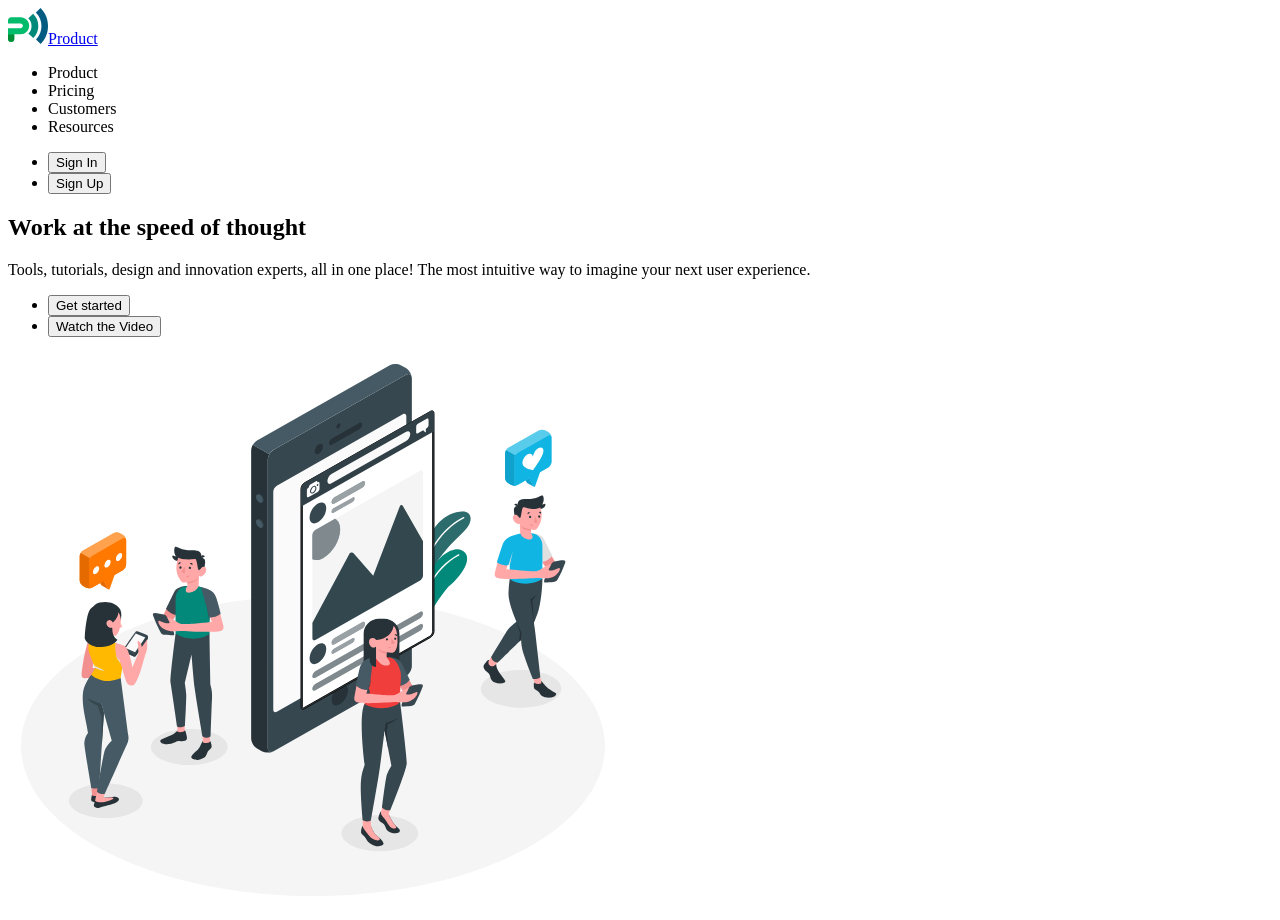
==== index.html @ b343dea6 "add header+first markup" ====
<!DOCTYPE html>
<html lang="en">
  <head>
    <meta charset="UTF-8" />
    <meta name="viewport" content="width=device-width, initial-scale=1.0" />
    <title>Business promotion</title>
  </head>
  <body>
    <!-- HEADER -->
    <header>
      <a href="./index.html"
        ><img
          src="./images/logo.svg"
          alt="logo"
          width="40"
          height="36"
        />Product</a
      >
      <nav>
        <ul>
          <li><a href=""></a>Product</li>
          <li><a href=""></a>Pricing</li>
          <li><a href=""></a>Customers</li>
          <li><a href=""></a>Resources</li>
        </ul>
      </nav>
      <ul>
        <li><button type="button">Sign In</button></li>
        <li><button type="button">Sign Up</button></li>
      </ul>
    </header>
    <main>
      <section>
        <h1>Work at the speed of thought</h1>
        <p>
          Tools, tutorials, design and innovation experts, all in one place! The
          most intuitive way to imagine your next user experience.
        </p>
        <ul>
          <li><button type="button">Get started</button></li>
          <li><button type="button">Watch the Video</button></li>
        </ul>
        <img
          src="./images/hero-img.svg"
          alt="hero-img"
          width="610"
          height="555"
        />
      </section>
    </main>
  </body>
</html>
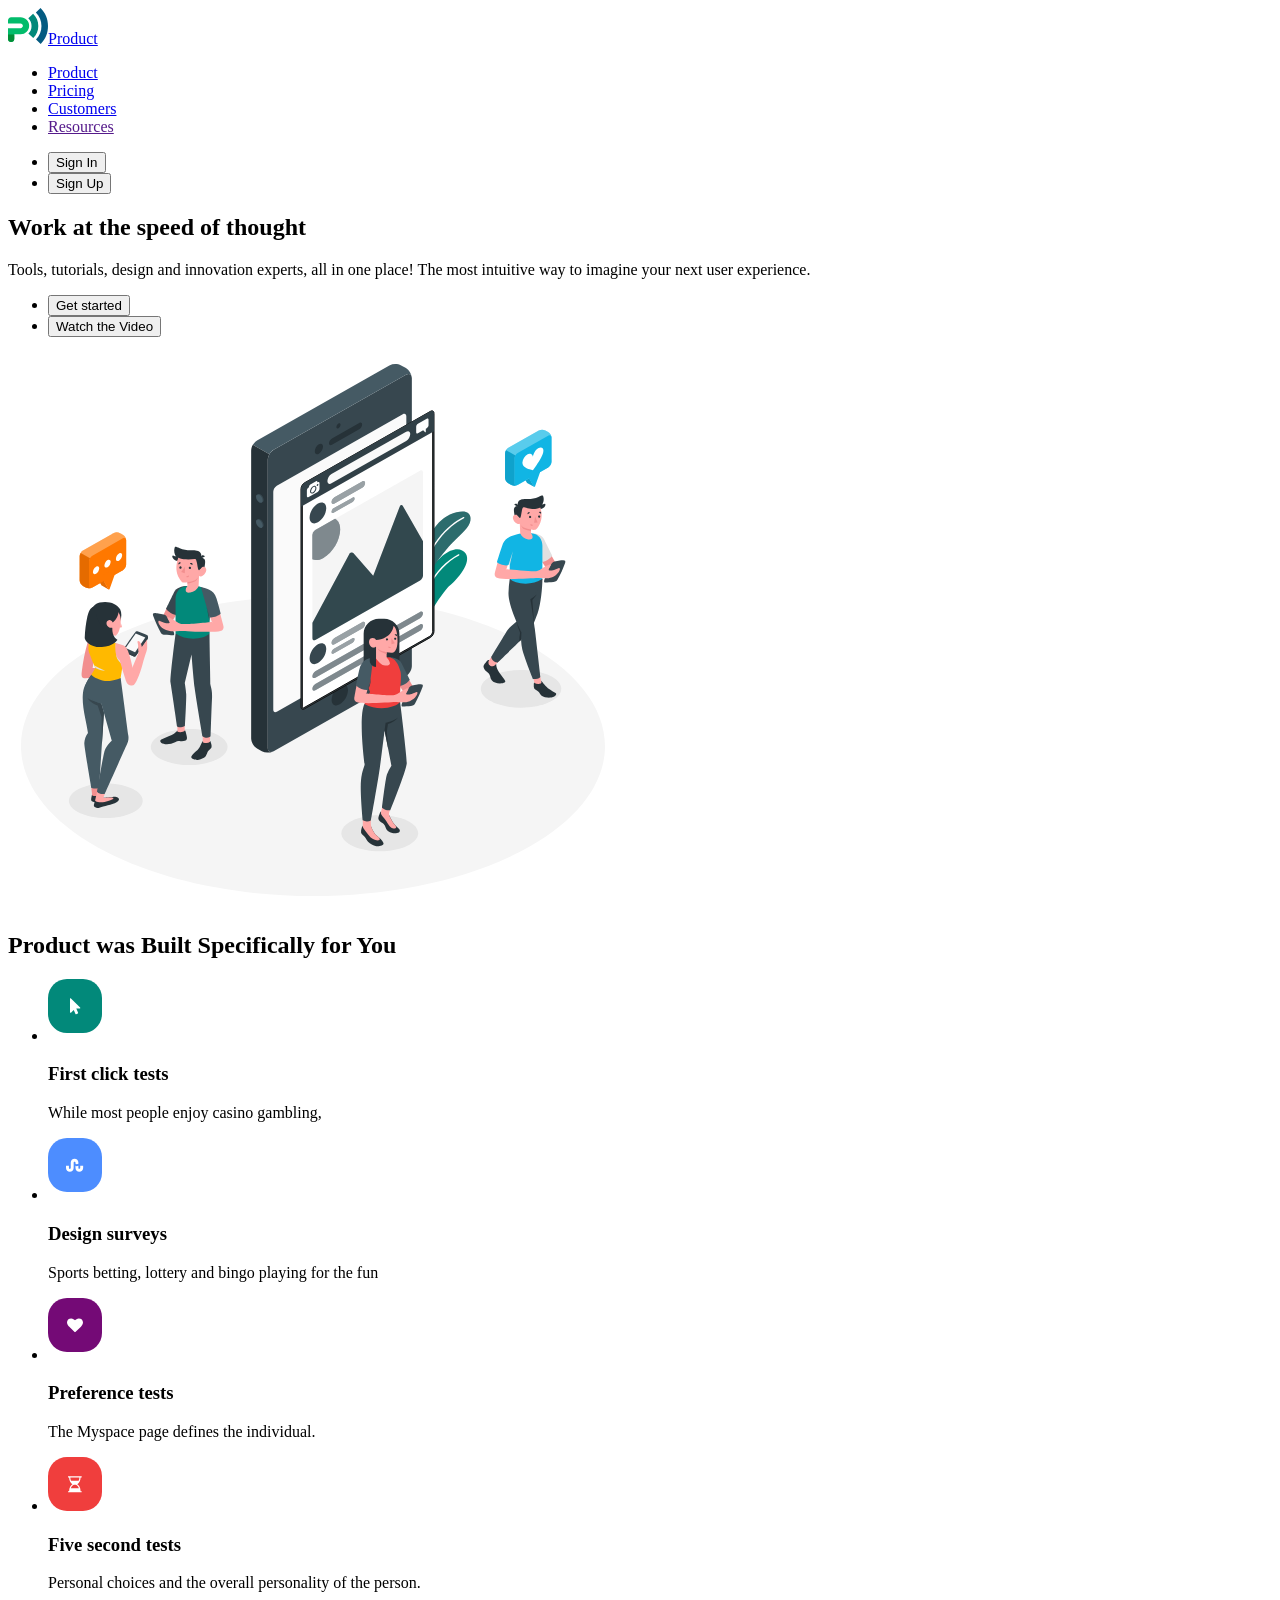
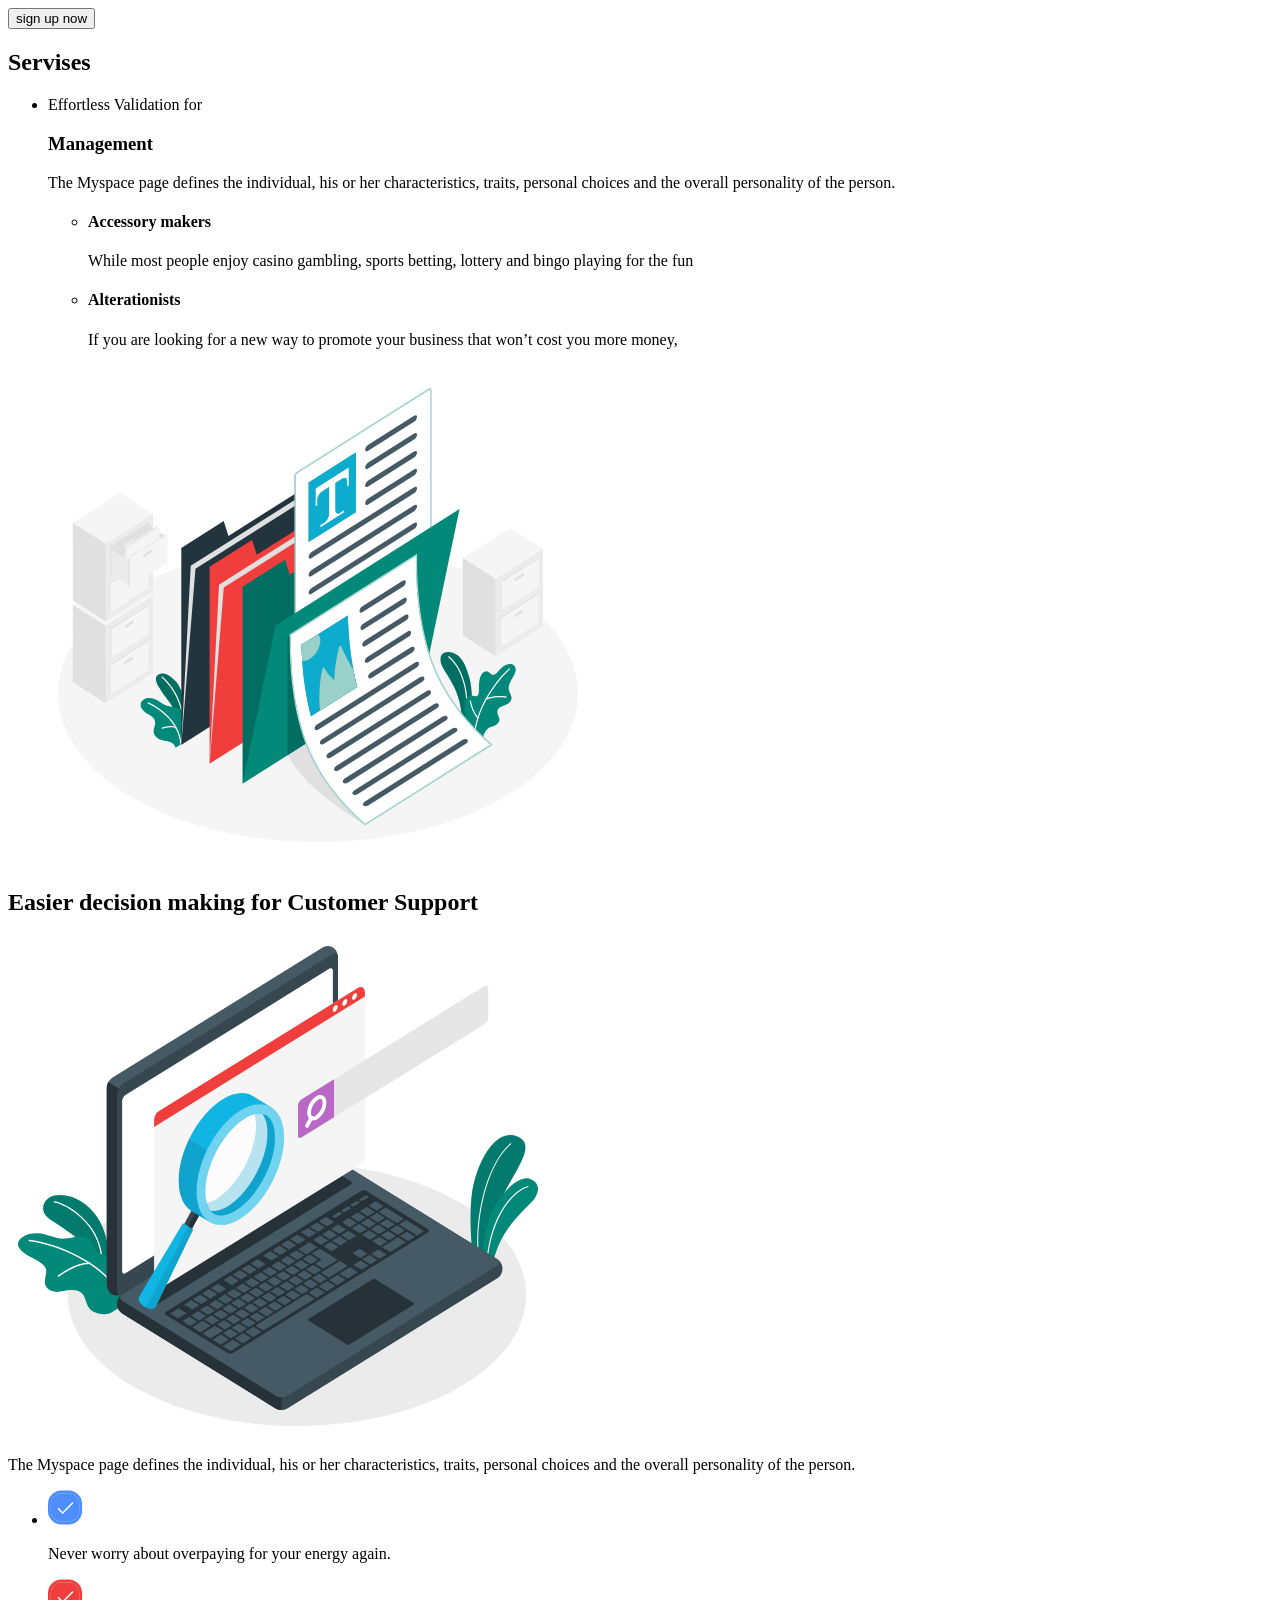
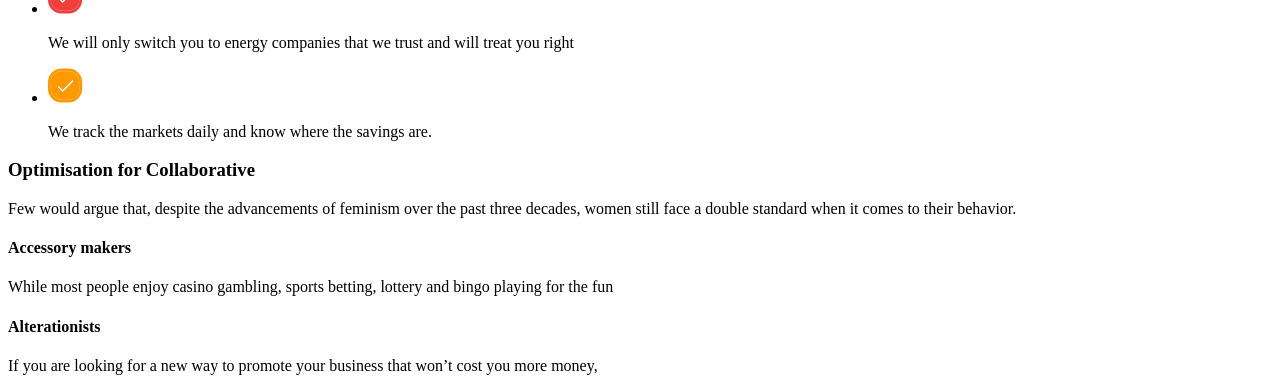
==== commit 6c8baeba: "add main" ====
--- a/index.html
+++ b/index.html
@@ -4,6 +4,7 @@
     <meta charset="UTF-8" />
     <meta name="viewport" content="width=device-width, initial-scale=1.0" />
     <title>Business promotion</title>
+    <link rel="icon" type="./images/logo.svg" href="./images/logo.svg" />
   </head>
   <body>
     <!-- HEADER -->
@@ -18,10 +19,10 @@
       >
       <nav>
         <ul>
-          <li><a href=""></a>Product</li>
-          <li><a href=""></a>Pricing</li>
-          <li><a href=""></a>Customers</li>
-          <li><a href=""></a>Resources</li>
+          <li><a href="./index.html">Product</a></li>
+          <li><a href="./pricing.html">Pricing</a></li>
+          <li><a href="./customer.html">Customers</a></li>
+          <li><a href="">Resources</a></li>
         </ul>
       </nav>
       <ul>
@@ -30,6 +31,7 @@
       </ul>
     </header>
     <main>
+      <!--START-->
       <section>
         <h1>Work at the speed of thought</h1>
         <p>
@@ -47,6 +49,137 @@
           height="555"
         />
       </section>
+
+      <!--BENEFITS-->
+      <section>
+        <h2>Product was Built Specifically for You</h2>
+        <ul>
+          <li>
+            <img src="./images/benefits/icon-1.svg" alt="icon-1" />
+            <h3>First click tests</h3>
+            <p>While most people enjoy casino gambling,</p>
+          </li>
+          <li>
+            <img src="./images/benefits/icon-2.svg" alt="icon-2" width="54" />
+            <h3>Design surveys</h3>
+            <p>Sports betting, lottery and bingo playing for the fun</p>
+          </li>
+          <li>
+            <img src="./images/benefits/icon-3.svg" alt="icon-3" width="54" />
+            <h3>Preference tests</h3>
+            <p>The Myspace page defines the individual.</p>
+          </li>
+          <li>
+            <img src="./images/benefits/icon-4.svg" alt="icon-4" width="54" />
+            <h3>Five second tests</h3>
+            <p>Personal choices and the overall personality of the person.</p>
+          </li>
+        </ul>
+        <button type="button">sign up now</button>
+      </section>
+
+      <!--MANAGMENT-->
+      <section>
+        <h2>Servises</h2>
+        <ul>
+          <li>
+            <p>Effortless Validation for</p>
+            <h3>Management</h3>
+            <p>
+              The Myspace page defines the individual, his or her
+              characteristics, traits, personal choices and the overall
+              personality of the person.
+            </p>
+            <ul>
+              <li>
+                <h4>Accessory makers</h4>
+                <p>
+                  While most people enjoy casino gambling, sports betting,
+                  lottery and bingo playing for the fun
+                </p>
+              </li>
+              <li>
+                <h4>Alterationists</h4>
+                <p>
+                  If you are looking for a new way to promote your business that
+                  won’t cost you more money,
+                </p>
+              </li>
+            </ul>
+            <img
+              src="./images/management-img.svg"
+              alt="managment"
+              width="540"
+              height="500"
+            />
+          </li>
+        </ul>
+
+        <!--SUPPORT-->
+
+        <h2>Easier decision making for Customer Support</h2>
+        <img
+          src="./images/support-img.svg"
+          alt="support"
+          width="540"
+          height="500"
+        />
+        <p>
+          The Myspace page defines the individual, his or her characteristics,
+          traits, personal choices and the overall personality of the person.
+        </p>
+        <ul>
+          <li>
+            <img
+              src="./images/support/icon.svg"
+              alt="orange-icon"
+              width="35"
+              height="35"
+            />
+            <p>Never worry about overpaying for your energy again.</p>
+          </li>
+          <li>
+            <img
+              src="./images/support/icon-1.svg"
+              alt="red-icon"
+              width="35"
+              height="35"
+            />
+            <p>
+              We will only switch you to energy companies that we trust and will
+              treat you right
+            </p>
+          </li>
+          <li>
+            <img
+              src="./images/support/icon-2.svg"
+              alt="blue-icon"
+              width="35"
+              height="35"
+            />
+            <p>We track the markets daily and know where the savings are.</p>
+          </li>
+        </ul>
+
+        <!--COLLABORATIVE-->
+
+        <h3>Optimisation for Collaborative</h3>
+        <p>
+          Few would argue that, despite the advancements of feminism over the
+          past three decades, women still face a double standard when it comes
+          to their behavior.
+        </p>
+        <h4>Accessory makers</h4>
+        <p>
+          While most people enjoy casino gambling, sports betting, lottery and
+          bingo playing for the fun
+        </p>
+        <h4>Alterationists</h4>
+        <p>
+          If you are looking for a new way to promote your business that won’t
+          cost you more money,
+        </p>
+      </section>
     </main>
   </body>
 </html>
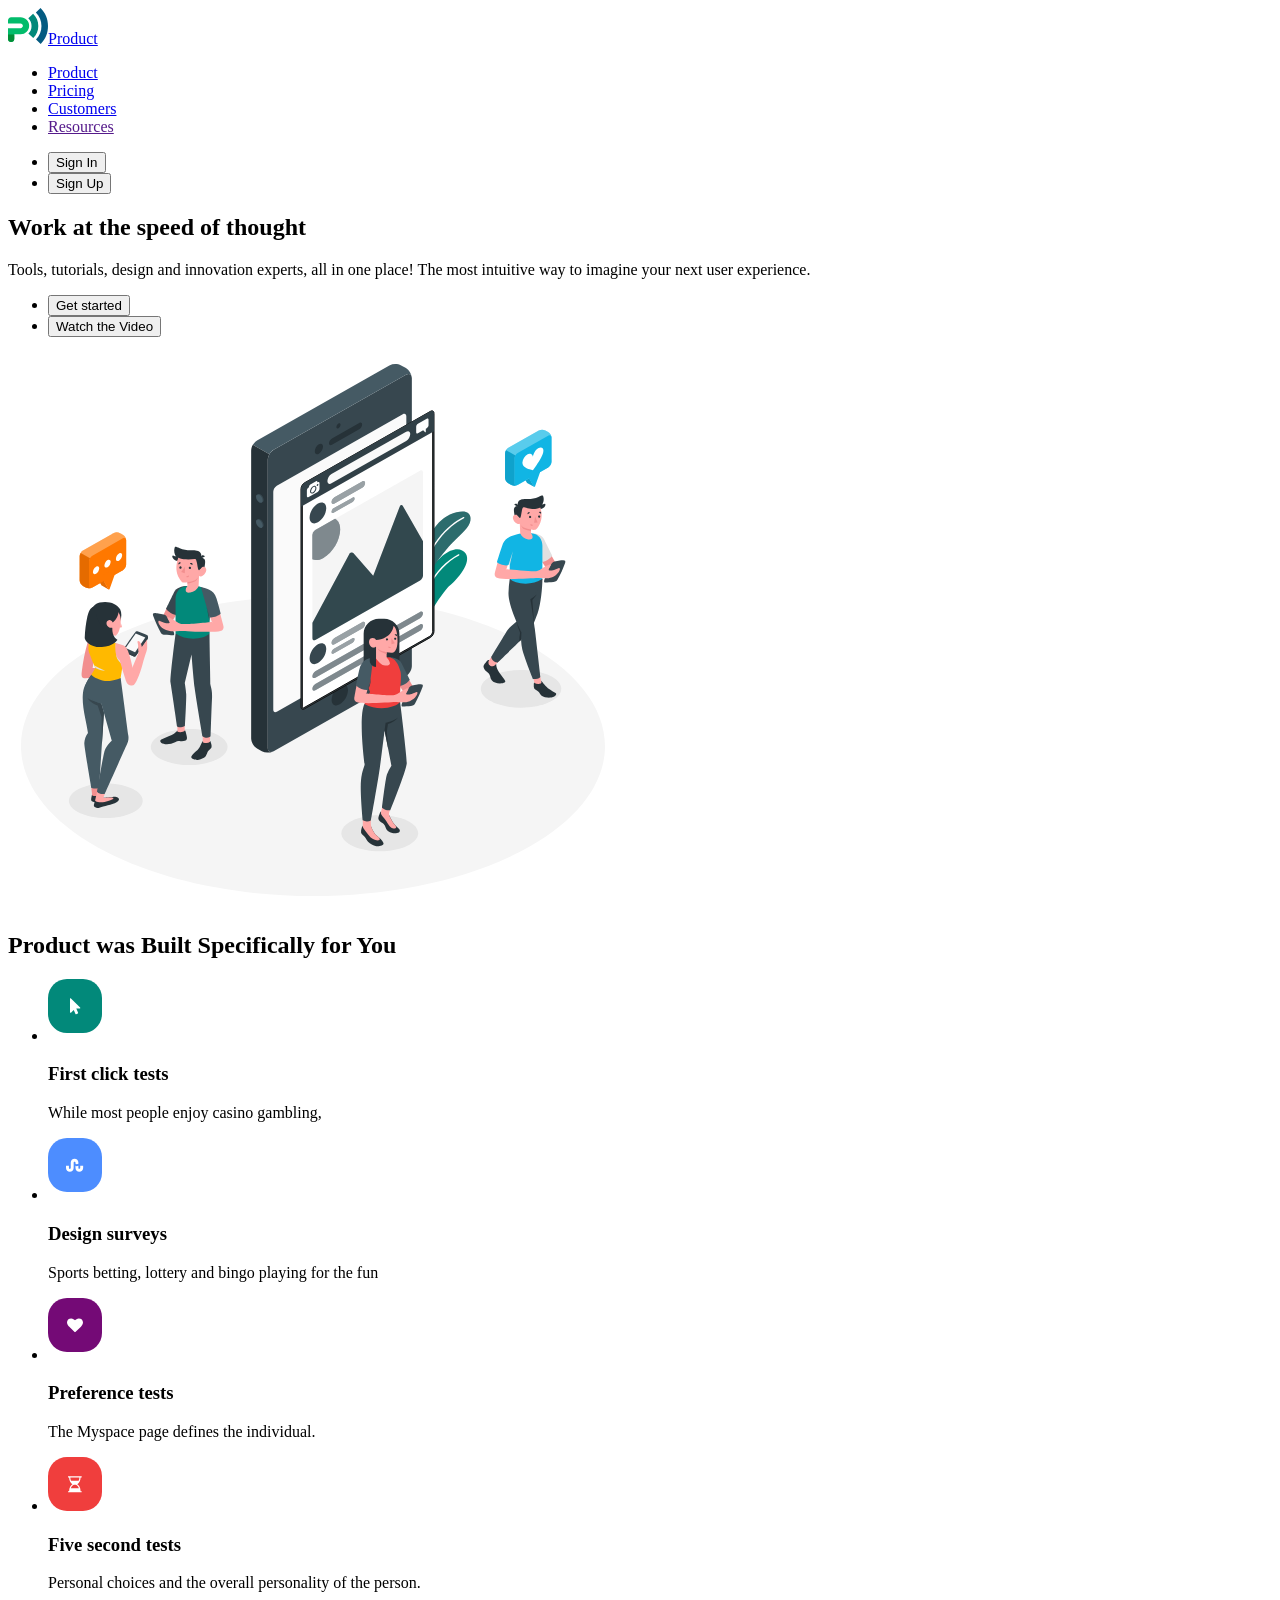
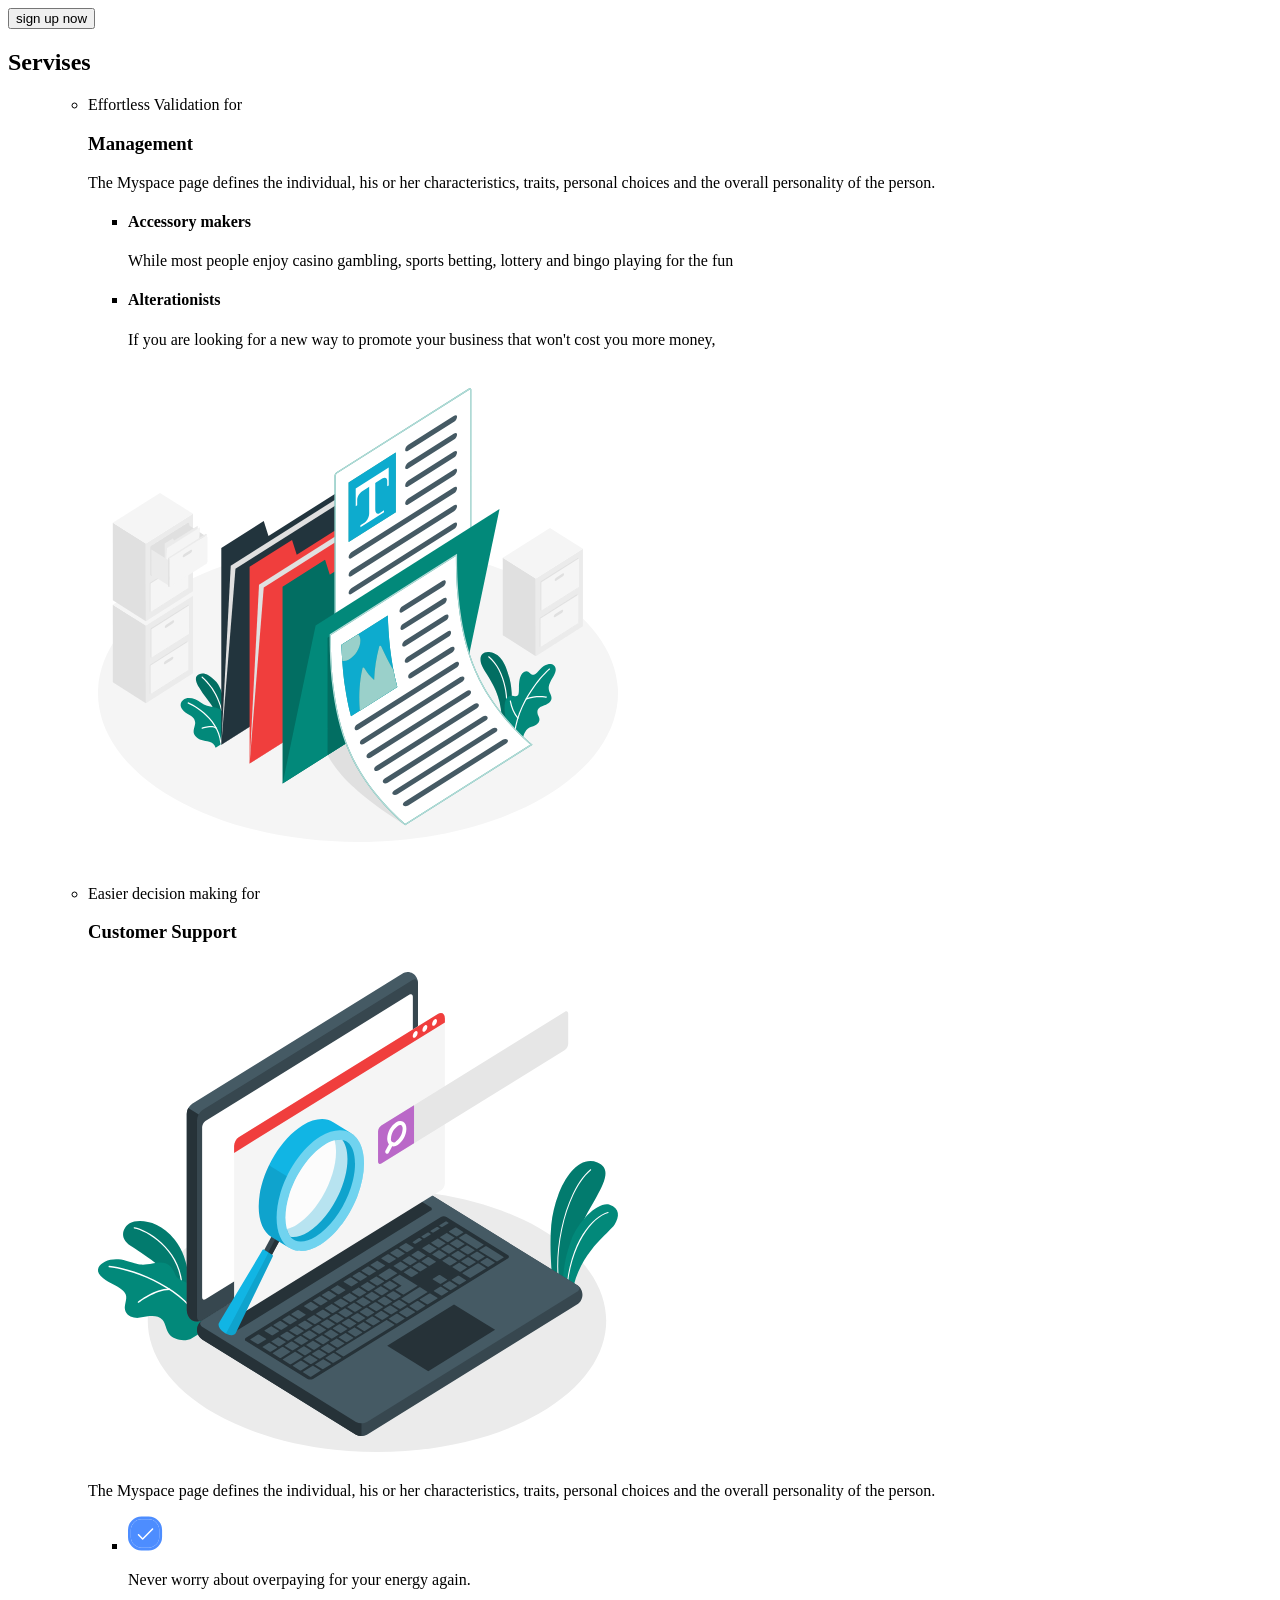
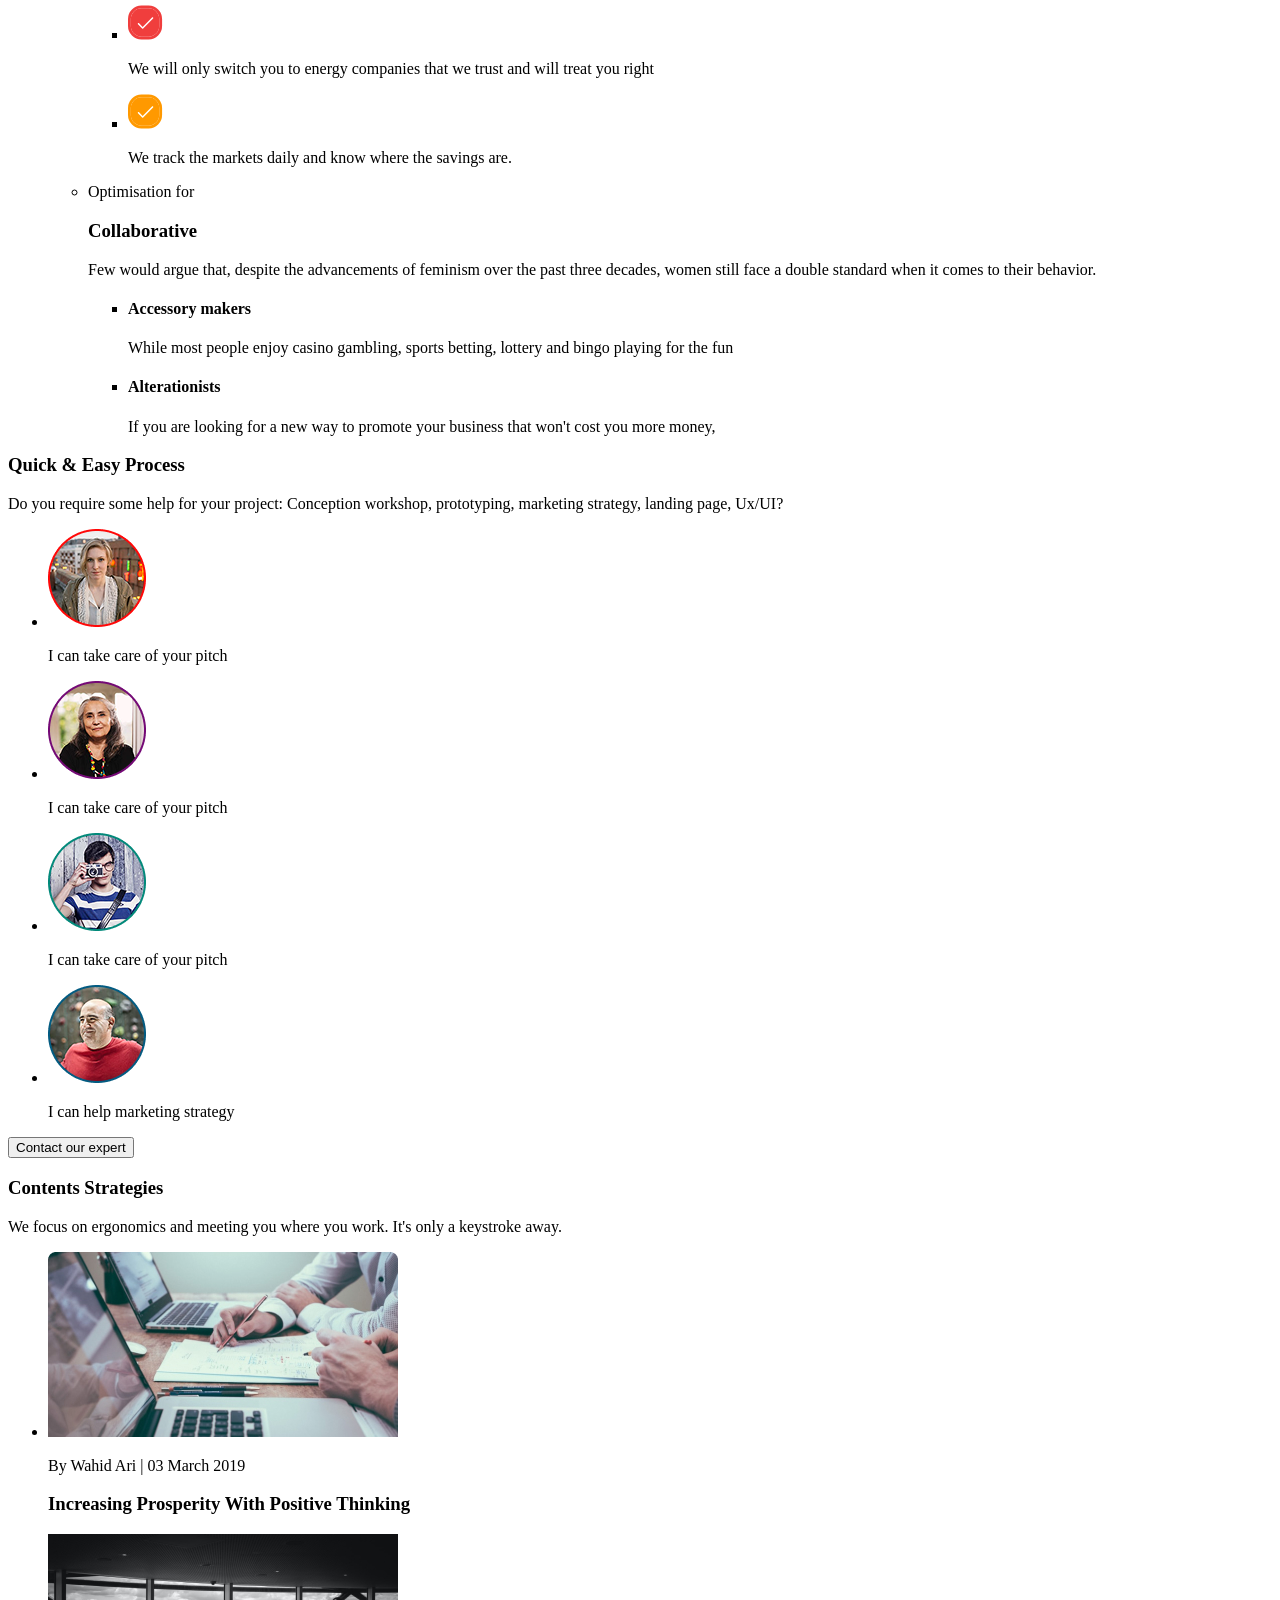
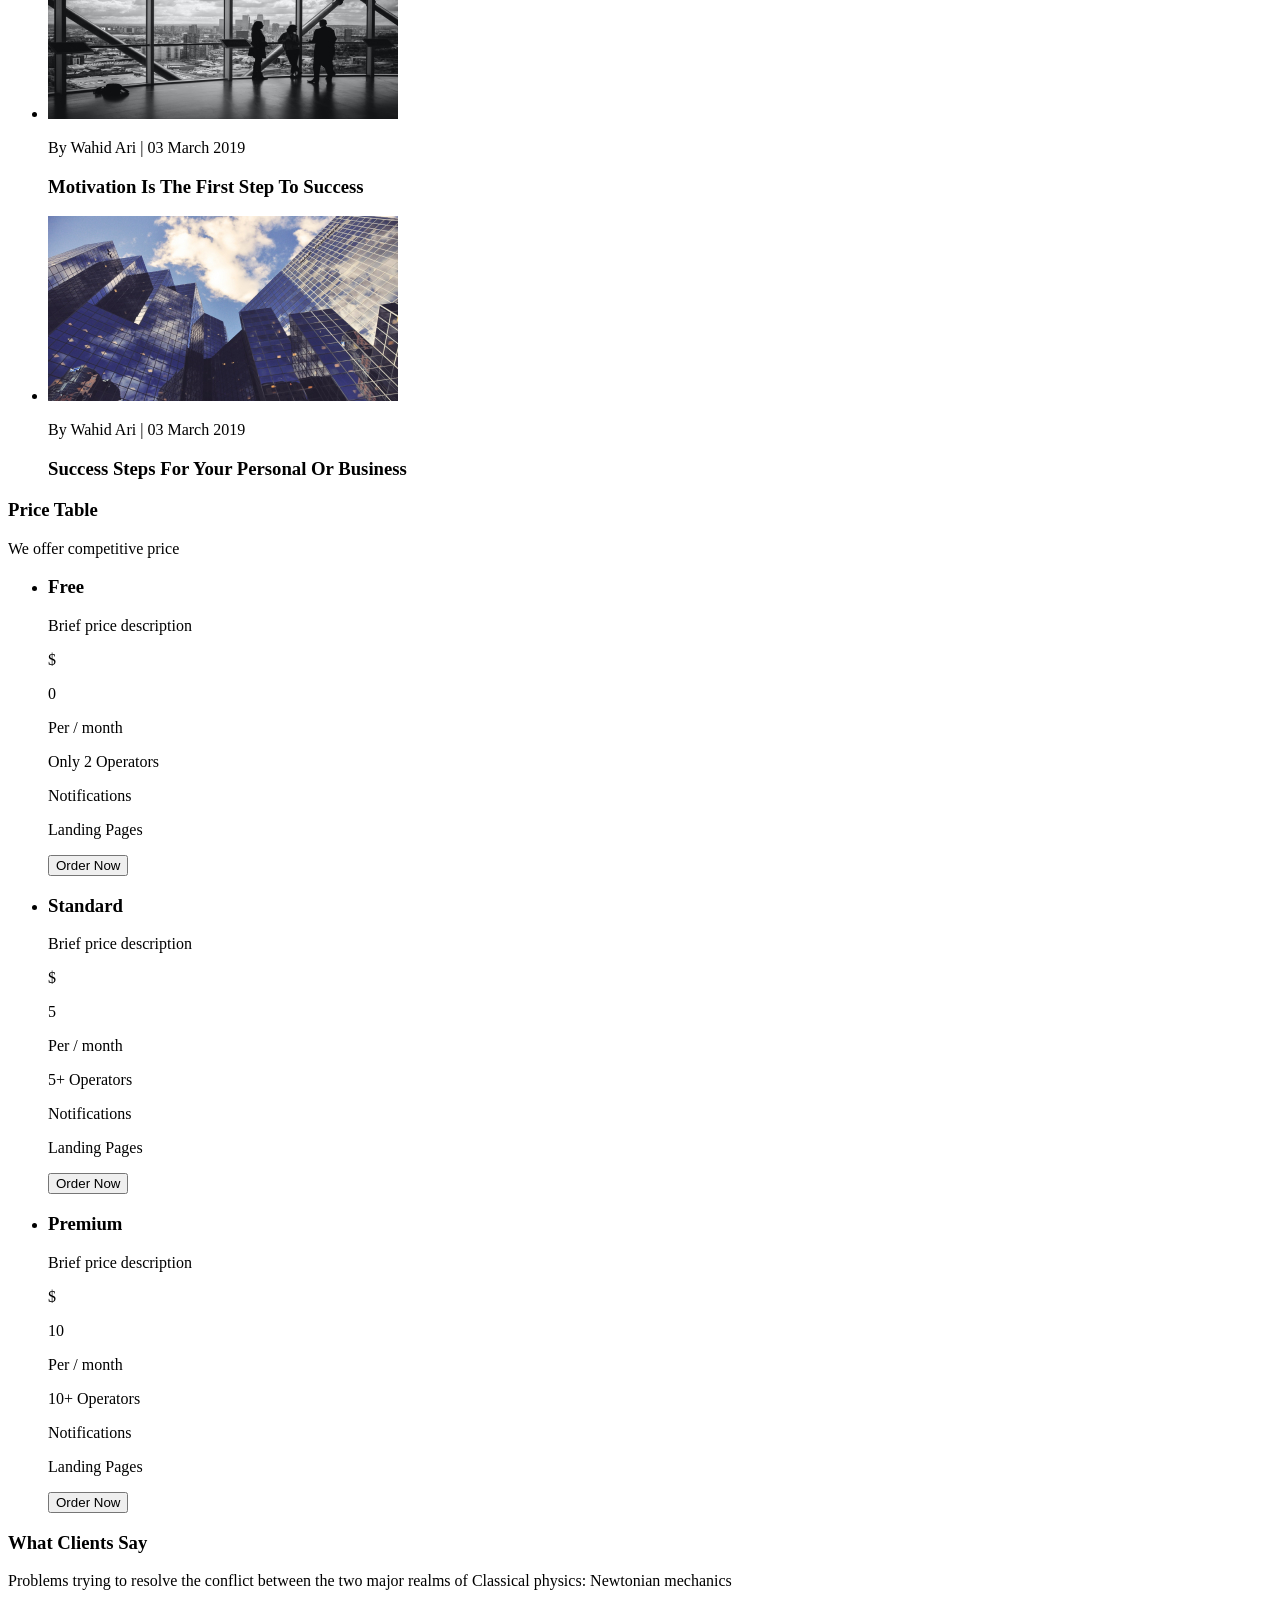
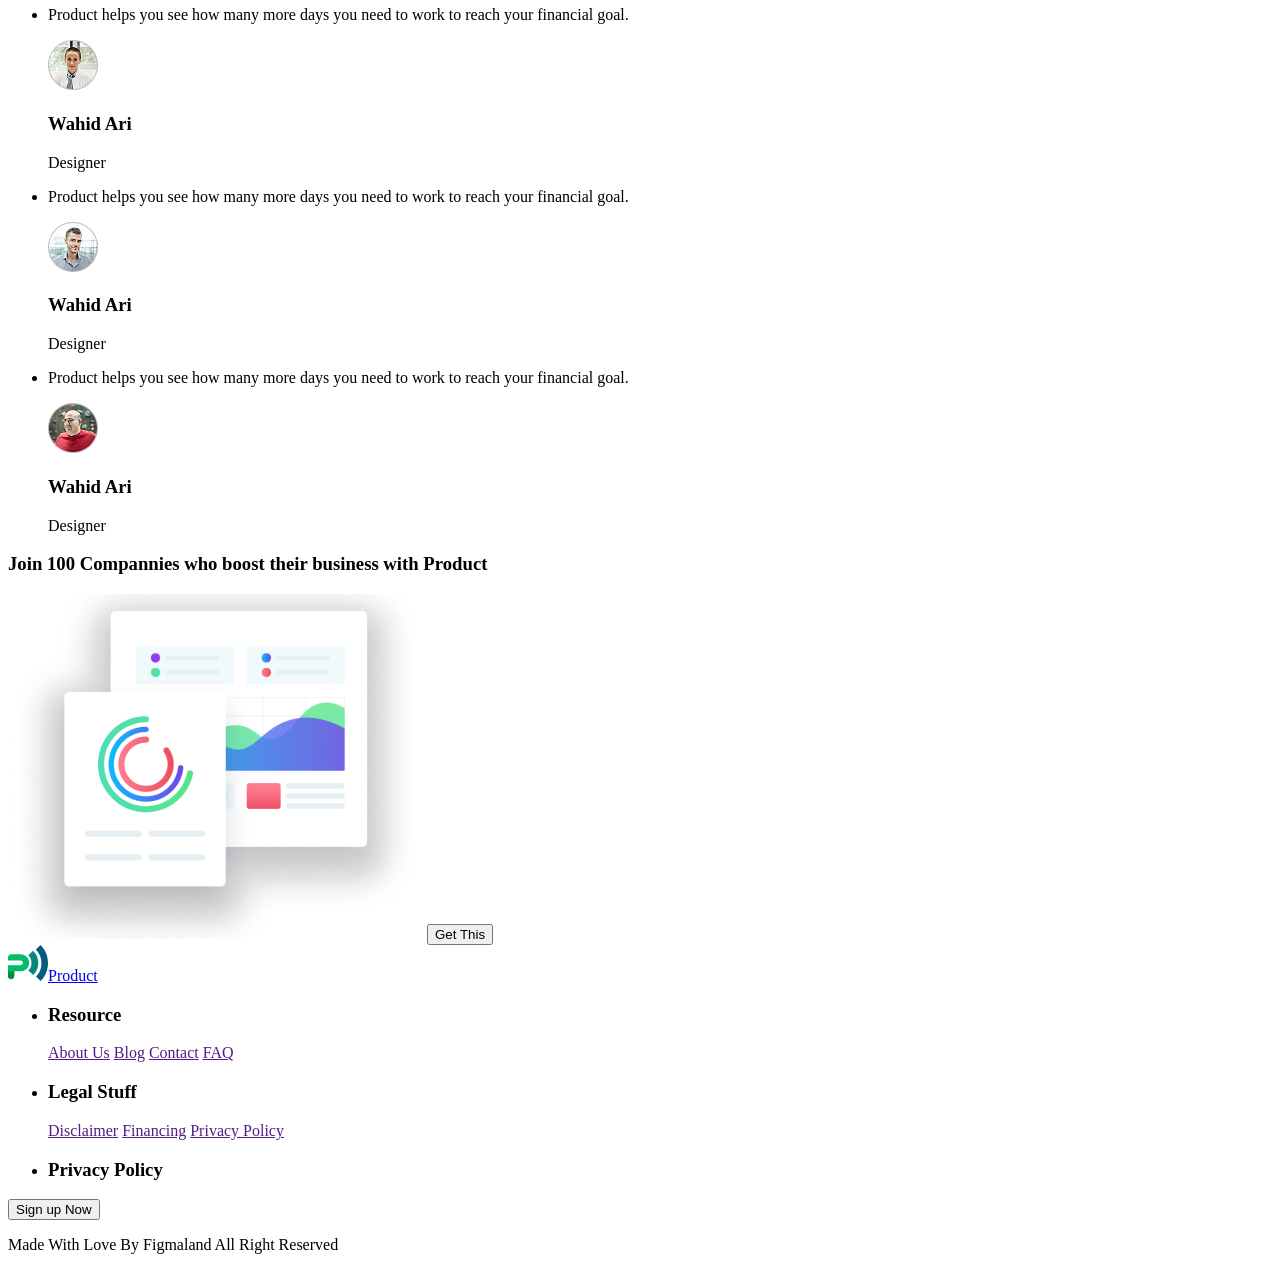
==== commit f103c129: "add main and footer" ====
--- a/index.html
+++ b/index.html
@@ -4,7 +4,7 @@
     <meta charset="UTF-8" />
     <meta name="viewport" content="width=device-width, initial-scale=1.0" />
     <title>Business promotion</title>
-    <link rel="icon" type="./images/logo.svg" href="./images/logo.svg" />
+    <link rel="icon" type="images/srg+html" href="./images/logo.svg" />
   </head>
   <body>
     <!-- HEADER -->
@@ -82,104 +82,337 @@
       <section>
         <h2>Servises</h2>
         <ul>
-          <li>
-            <p>Effortless Validation for</p>
-            <h3>Management</h3>
+          <ul>
+            <li>
+              <p>Effortless Validation for</p>
+              <h3>Management</h3>
+              <p>
+                The Myspace page defines the individual, his or her
+                characteristics, traits, personal choices and the overall
+                personality of the person.
+              </p>
+              <ul>
+                <li>
+                  <h4>Accessory makers</h4>
+                  <p>
+                    While most people enjoy casino gambling, sports betting,
+                    lottery and bingo playing for the fun
+                  </p>
+                </li>
+                <li>
+                  <h4>Alterationists</h4>
+                  <p>
+                    If you are looking for a new way to promote your business
+                    that won't cost you more money,
+                  </p>
+                </li>
+              </ul>
+              <img
+                src="./images/management-img.svg"
+                alt="managment"
+                width="540"
+                height="500"
+              />
+            </li>
+          </ul>
+
+          <!--SUPPORT-->
+
+          <ul>
+            <li>
+              <p>Easier decision making for</p>
+              <h3>Customer Support</h3>
+              <img
+                src="./images/support-img.svg"
+                alt="support"
+                width="540"
+                height="500"
+              />
+              <p>
+                The Myspace page defines the individual, his or her
+                characteristics, traits, personal choices and the overall
+                personality of the person.
+              </p>
+              <ul>
+                <li>
+                  <img
+                    src="./images/support/icon.svg"
+                    alt="orange-icon"
+                    width="35"
+                    height="35"
+                  />
+                  <p>Never worry about overpaying for your energy again.</p>
+                </li>
+                <li>
+                  <img
+                    src="./images/support/icon-1.svg"
+                    alt="red-icon"
+                    width="35"
+                    height="35"
+                  />
+                  <p>
+                    We will only switch you to energy companies that we trust
+                    and will treat you right
+                  </p>
+                </li>
+                <li>
+                  <img
+                    src="./images/support/icon-2.svg"
+                    alt="blue-icon"
+                    width="35"
+                    height="35"
+                  />
+                  <p>
+                    We track the markets daily and know where the savings are.
+                  </p>
+                </li>
+              </ul>
+            </li>
+          </ul>
+
+          <!--COLLABORATIVE-->
+
+          <ul>
+            <li>
+              <p>Optimisation for</p>
+              <h3>Collaborative</h3>
+              <p>
+                Few would argue that, despite the advancements of feminism over
+                the past three decades, women still face a double standard when
+                it comes to their behavior.
+              </p>
+              <ul>
+                <li>
+                  <h4>Accessory makers</h4>
+                  <p>
+                    While most people enjoy casino gambling, sports betting,
+                    lottery and bingo playing for the fun
+                  </p>
+                </li>
+                <li>
+                  <h4>Alterationists</h4>
+                  <p>
+                    If you are looking for a new way to promote your business
+                    that won't cost you more money,
+                  </p>
+                </li>
+              </ul>
+            </li>
+          </ul>
+        </ul>
+      </section>
+
+      <!--PROCESS-->
+      <section>
+        <!-- <h2>PROCESS</h2> -->
+        <h3>Quick & Easy Process</h3>
+        <p>
+          Do you require some help for your project: Conception workshop,
+          prototyping, marketing strategy, landing page, Ux/UI?
+        </p>
+        <ul>
+          <li>
+            <img
+              src="./images/process/avatar.png"
+              alt="avatar"
+              width="98"
+              height="98"
+            />
+            <p>I can take care of your pitch</p>
+          </li>
+          <li>
+            <img
+              src="./images/process/avatar-1.png"
+              alt="avatar-1"
+              width="98"
+              height="98"
+            />
+            <p>I can take care of your pitch</p>
+          </li>
+          <li>
+            <img
+              src="./images/process/avatar-2.png"
+              alt="avatar-2"
+              width="98"
+              height="98"
+            />
+            <p>I can take care of your pitch</p>
+          </li>
+          <li>
+            <img
+              src="./images/process/avatar-3.png"
+              alt="avatar-3"
+              width="98"
+              height="98"
+            />
+            <p>I can help marketing strategy</p>
+          </li>
+        </ul>
+        <button type="button">Contact our expert</button>
+      </section>
+
+      <!--STRATEGIES-->
+      <section>
+        <h3>Contents Strategies</h3>
+        <p>
+          We focus on ergonomics and meeting you where you work. It's only a
+          keystroke away.
+        </p>
+        <ul>
+          <li>
+            <img
+              src="./images/strategies/increasing.jpg"
+              alt="Increasing Prosperity With Positive Thinking"
+              width="350"
+              height="185"
+            />
+            <p>By Wahid Ari | 03 March 2019</p>
+
+            <h3>Increasing Prosperity With Positive Thinking</h3>
+          </li>
+          <li>
+            <img
+              src="./images/strategies/motivation.jpg"
+              alt="Motivation Is The First Step To Success"
+              width="350"
+              height="185"
+            />
+            <p>By Wahid Ari | 03 March 2019</p>
+
+            <h3>Motivation Is The First Step To Success</h3>
+          </li>
+          <li>
+            <img
+              src="./images/strategies/success-step.jpg"
+              alt="Success Steps For Your Personal Or Business"
+              width="350"
+              height="185"
+            />
+            <p>By Wahid Ari | 03 March 2019</p>
+
+            <h3>Success Steps For Your Personal Or Business</h3>
+          </li>
+        </ul>
+      </section>
+
+      <!--PRICE-->
+
+      <section>
+        <h3>Price Table</h3>
+        <p>We offer competitive price</p>
+        <ul>
+          <li>
+            <h3>Free</h3>
+            <p>Brief price description</p>
+            <p>$</p>
+            <p>0</p>
+            <p>Per / month</p>
+            <p>Only 2 Operators</p>
+            <p>Notifications</p>
+            <p>Landing Pages</p>
+            <button type="button">Order Now</button>
+          </li>
+          <li>
+            <h3>Standard</h3>
+            <p>Brief price description</p>
+            <p>$</p>
+            <p>5</p>
+            <p>Per / month</p>
+            <p>5+ Operators</p>
+            <p>Notifications</p>
+            <p>Landing Pages</p>
+            <button type="button">Order Now</button>
+          </li>
+          <li>
+            <h3>Premium</h3>
+            <p>Brief price description</p>
+            <p>$</p>
+            <p>10</p>
+            <p>Per / month</p>
+            <p>10+ Operators</p>
+            <p>Notifications</p>
+            <p>Landing Pages</p>
+            <button type="button">Order Now</button>
+          </li>
+        </ul>
+      </section>
+
+      <!--FEEDBACK-->
+      <section>
+        <h3>What Clients Say</h3>
+        <p>
+          Problems trying to resolve the conflict between the two major realms
+          of Classical physics: Newtonian mechanics
+        </p>
+        <ul>
+          <li>
             <p>
-              The Myspace page defines the individual, his or her
-              characteristics, traits, personal choices and the overall
-              personality of the person.
+              Product helps you see how many more days you need to work to reach
+              your financial goal.
             </p>
-            <ul>
-              <li>
-                <h4>Accessory makers</h4>
-                <p>
-                  While most people enjoy casino gambling, sports betting,
-                  lottery and bingo playing for the fun
-                </p>
-              </li>
-              <li>
-                <h4>Alterationists</h4>
-                <p>
-                  If you are looking for a new way to promote your business that
-                  won’t cost you more money,
-                </p>
-              </li>
-            </ul>
-            <img
-              src="./images/management-img.svg"
-              alt="managment"
-              width="540"
-              height="500"
-            />
-          </li>
-        </ul>
-
-        <!--SUPPORT-->
-
-        <h2>Easier decision making for Customer Support</h2>
-        <img
-          src="./images/support-img.svg"
-          alt="support"
-          width="540"
-          height="500"
-        />
-        <p>
-          The Myspace page defines the individual, his or her characteristics,
-          traits, personal choices and the overall personality of the person.
-        </p>
-        <ul>
-          <li>
-            <img
-              src="./images/support/icon.svg"
-              alt="orange-icon"
-              width="35"
-              height="35"
-            />
-            <p>Never worry about overpaying for your energy again.</p>
-          </li>
-          <li>
-            <img
-              src="./images/support/icon-1.svg"
-              alt="red-icon"
-              width="35"
-              height="35"
-            />
+            <img src="./images/feedback/wahid-first.png" alt="Wahid Ari" />
+            <h3>Wahid Ari</h3>
+            <p>Designer</p>
+          </li>
+          <li>
             <p>
-              We will only switch you to energy companies that we trust and will
-              treat you right
+              Product helps you see how many more days you need to work to reach
+              your financial goal.
             </p>
-          </li>
-          <li>
-            <img
-              src="./images/support/icon-2.svg"
-              alt="blue-icon"
-              width="35"
-              height="35"
-            />
-            <p>We track the markets daily and know where the savings are.</p>
-          </li>
-        </ul>
-
-        <!--COLLABORATIVE-->
-
-        <h3>Optimisation for Collaborative</h3>
-        <p>
-          Few would argue that, despite the advancements of feminism over the
-          past three decades, women still face a double standard when it comes
-          to their behavior.
-        </p>
-        <h4>Accessory makers</h4>
-        <p>
-          While most people enjoy casino gambling, sports betting, lottery and
-          bingo playing for the fun
-        </p>
-        <h4>Alterationists</h4>
-        <p>
-          If you are looking for a new way to promote your business that won’t
-          cost you more money,
-        </p>
+            <img src="./images/feedback/wahid-second.png" alt="Wahid Ari" />
+            <h3>Wahid Ari</h3>
+            <p>Designer</p>
+          </li>
+          <li>
+            <p>
+              Product helps you see how many more days you need to work to reach
+              your financial goal.
+            </p>
+            <img src="./images/feedback/wahid-thitd.png" alt="Wahid Ari" />
+            <h3>Wahid Ari</h3>
+            <p>Designer</p>
+          </li>
+        </ul>
+      </section>
+
+      <!--GET THIS-->
+
+      <section>
+        <h3>Join 100 Compannies who boost their business with Product</h3>
+        <img src="./images/screen.jpg" alt="Screen" />
+        <button type="button">Get This</button>
       </section>
     </main>
+
+    <footer>
+      <a href="./index.html"
+        ><img
+          src="./images/logo.svg"
+          alt="logo"
+          width="40"
+          height="36"
+        />Product</a
+      >
+      <ul>
+        <li>
+          <h3>Resource</h3>
+          <a href="">About Us</a>
+          <a href="">Blog</a>
+          <a href="">Contact</a>
+          <a href="">FAQ</a>
+        </li>
+        <li>
+          <h3>Legal Stuff</h3>
+          <a href="">Disclaimer</a>
+          <a href="">Financing</a>
+          <a href="">Privacy Policy</a>
+        </li>
+        <li>
+          <h3>Privacy Policy</h3>
+        </li>
+      </ul>
+      <button type="button">Sign up Now</button>
+      <p>Made With Love By Figmaland All Right Reserved</p>
+    </footer>
   </body>
 </html>
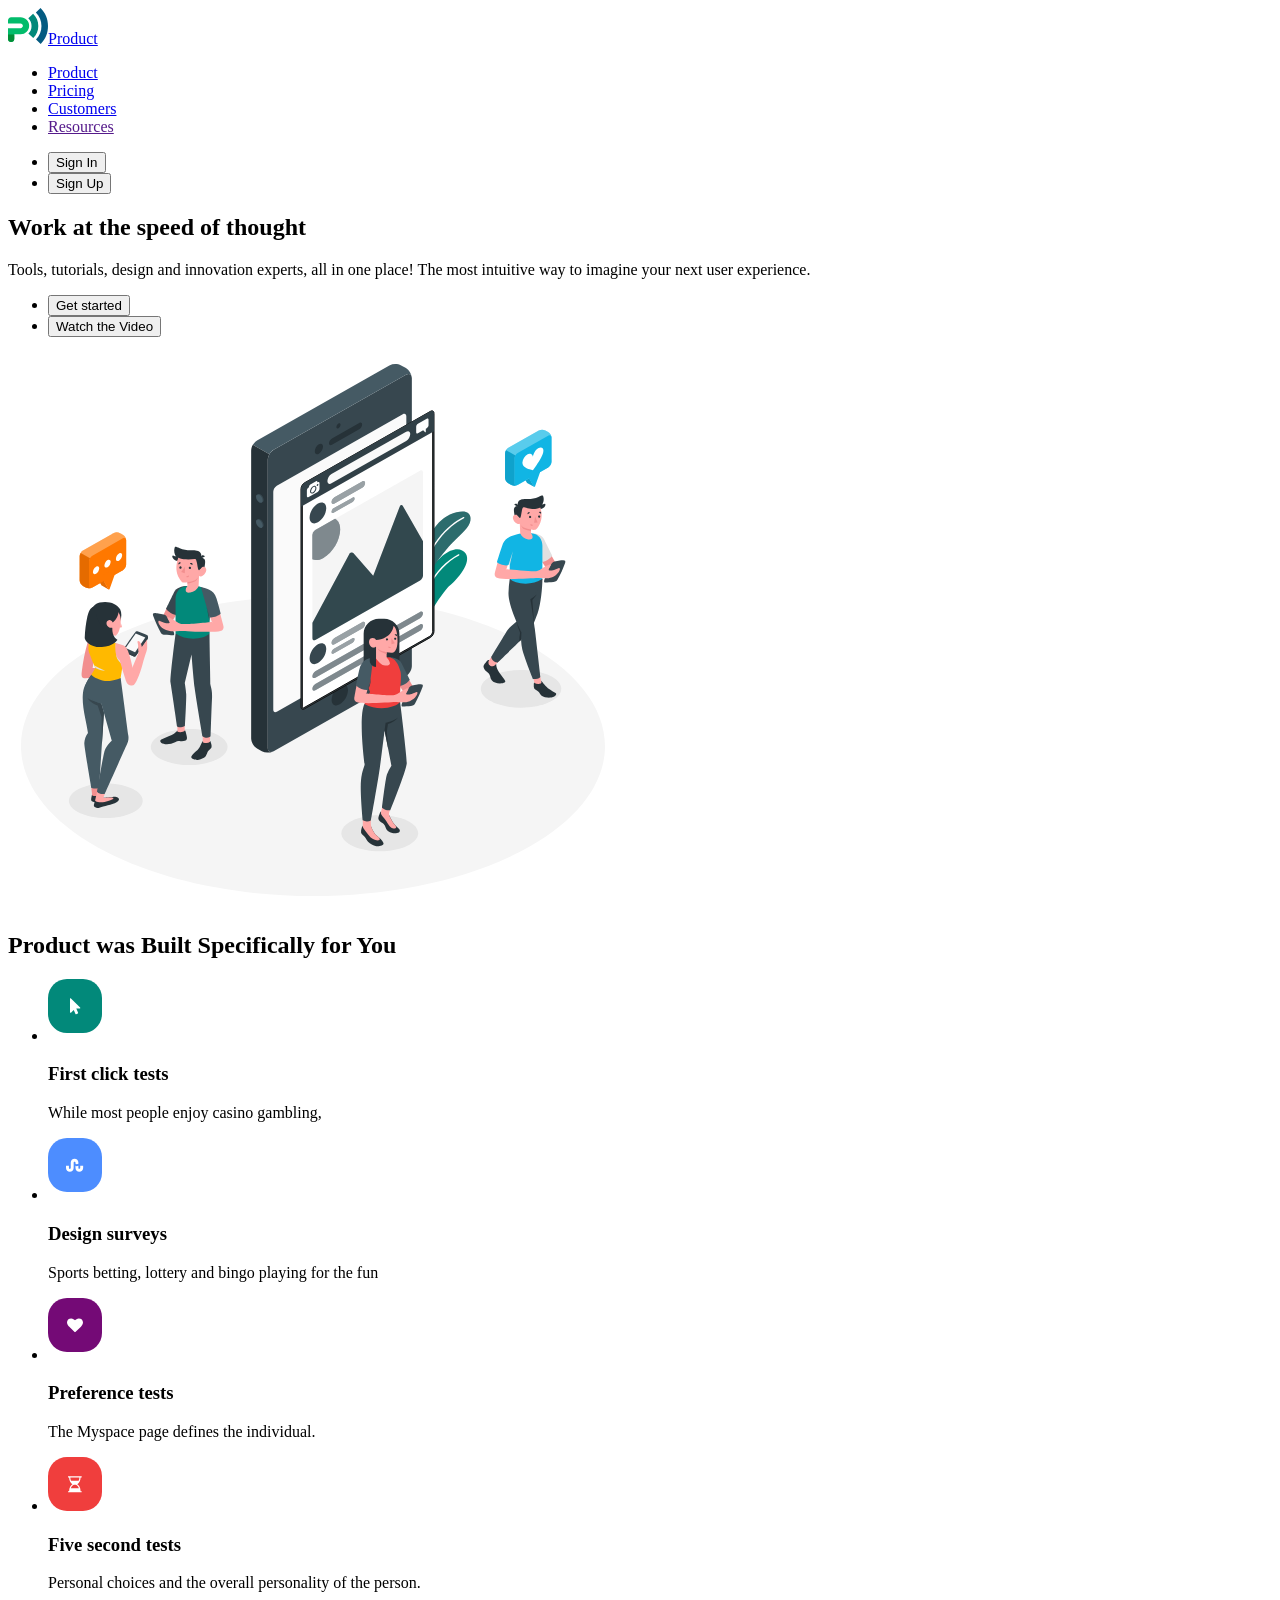
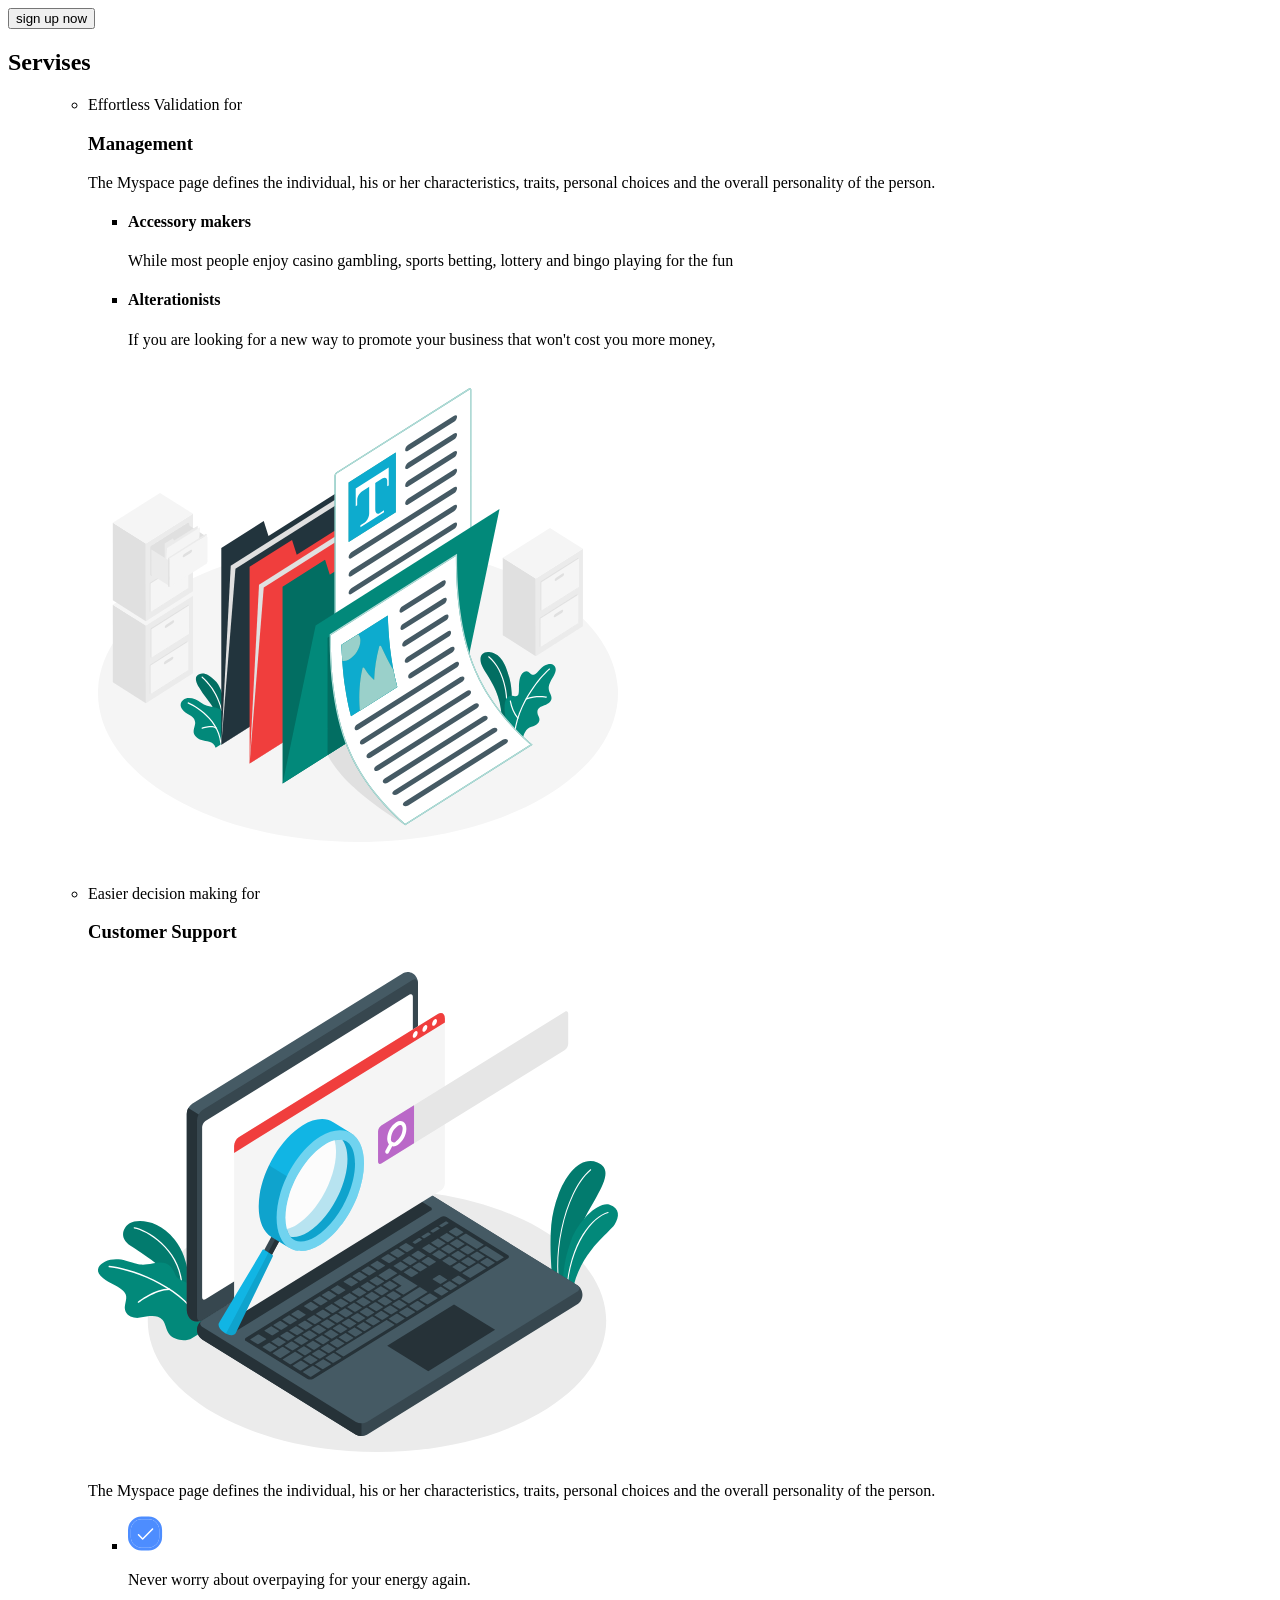
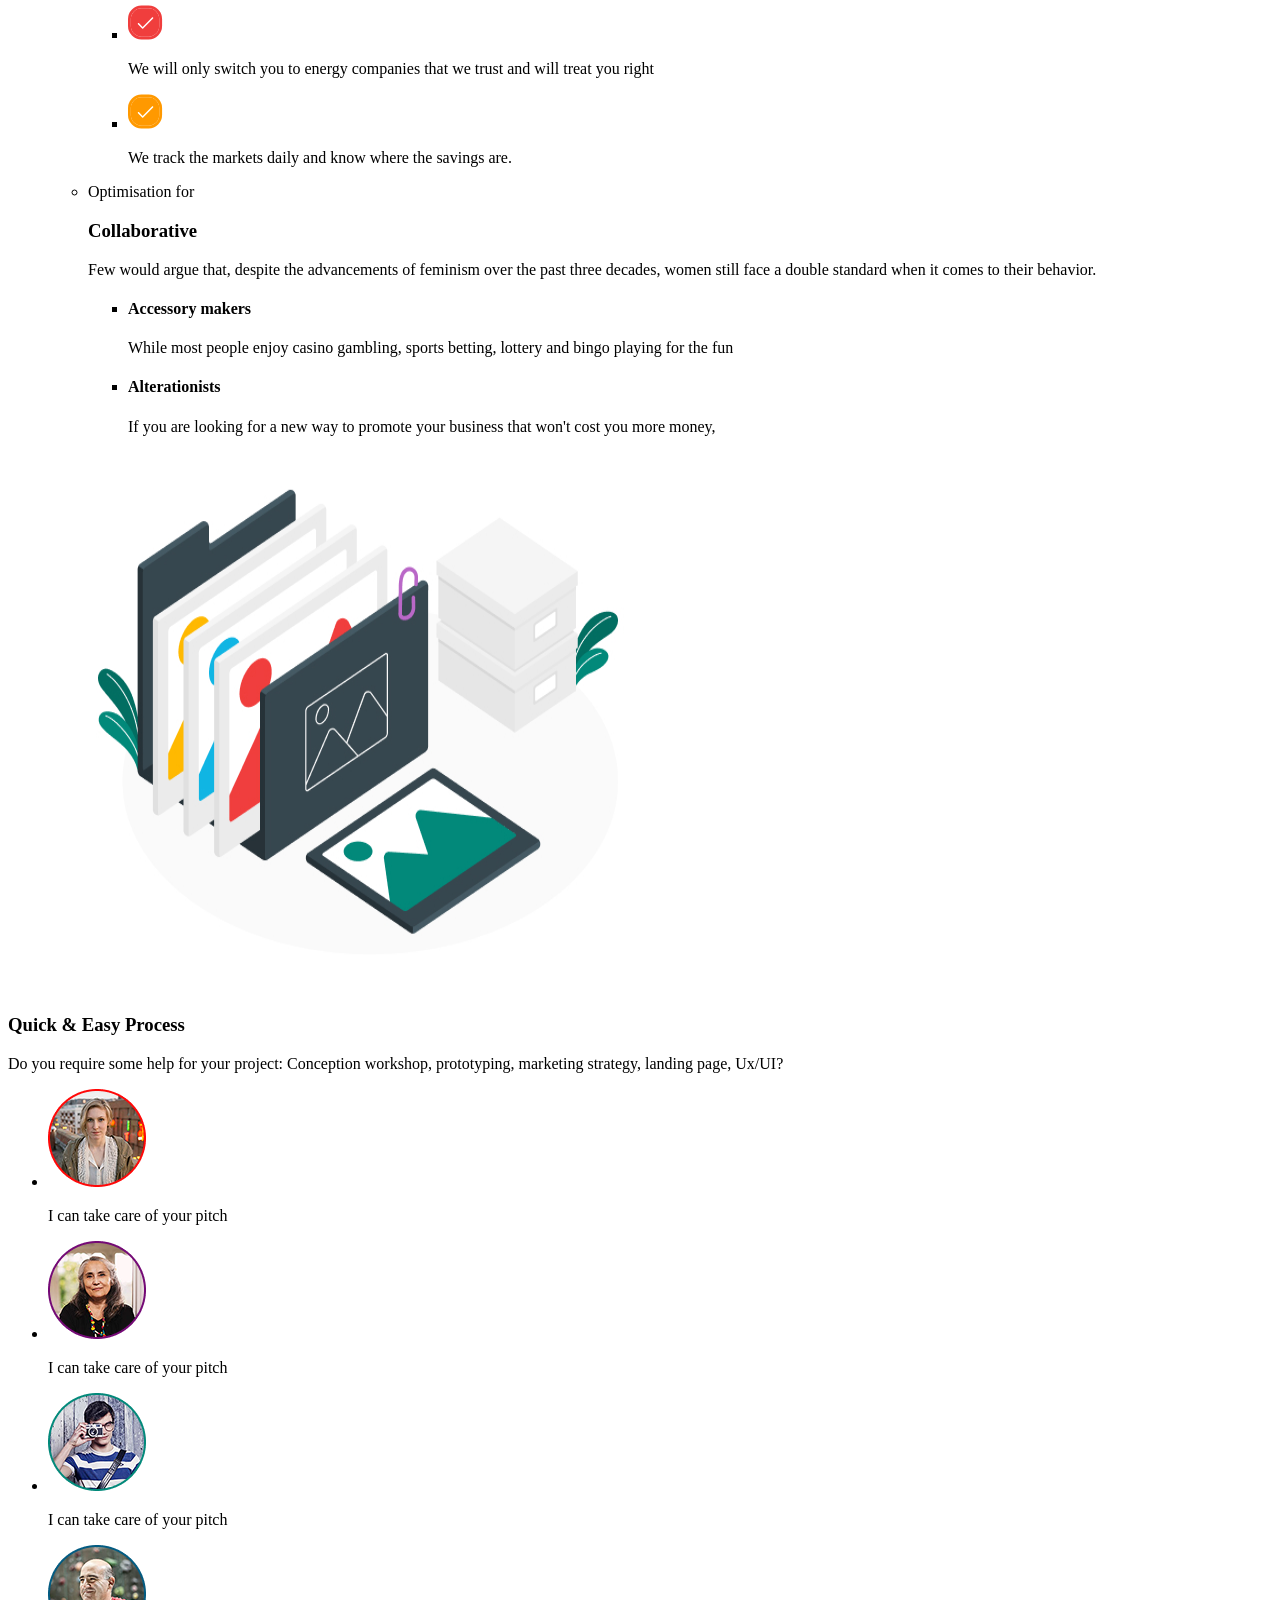
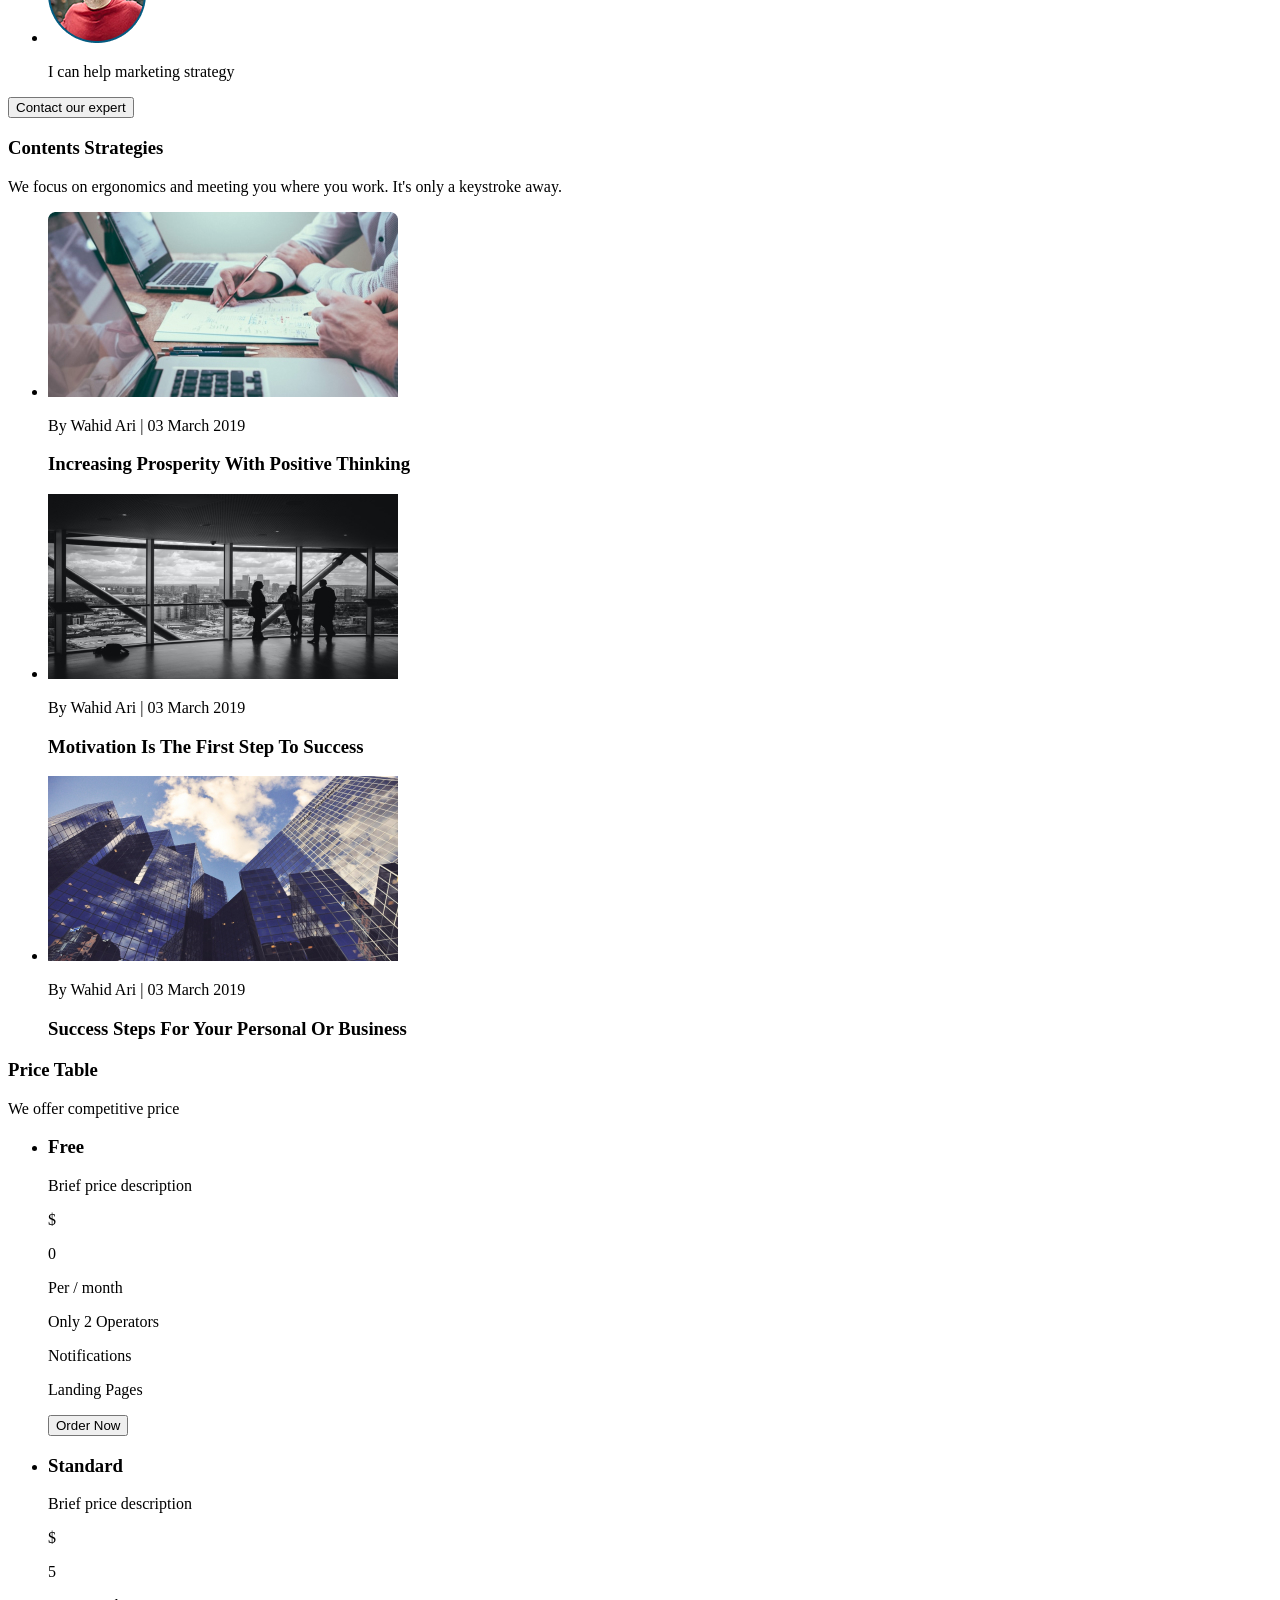
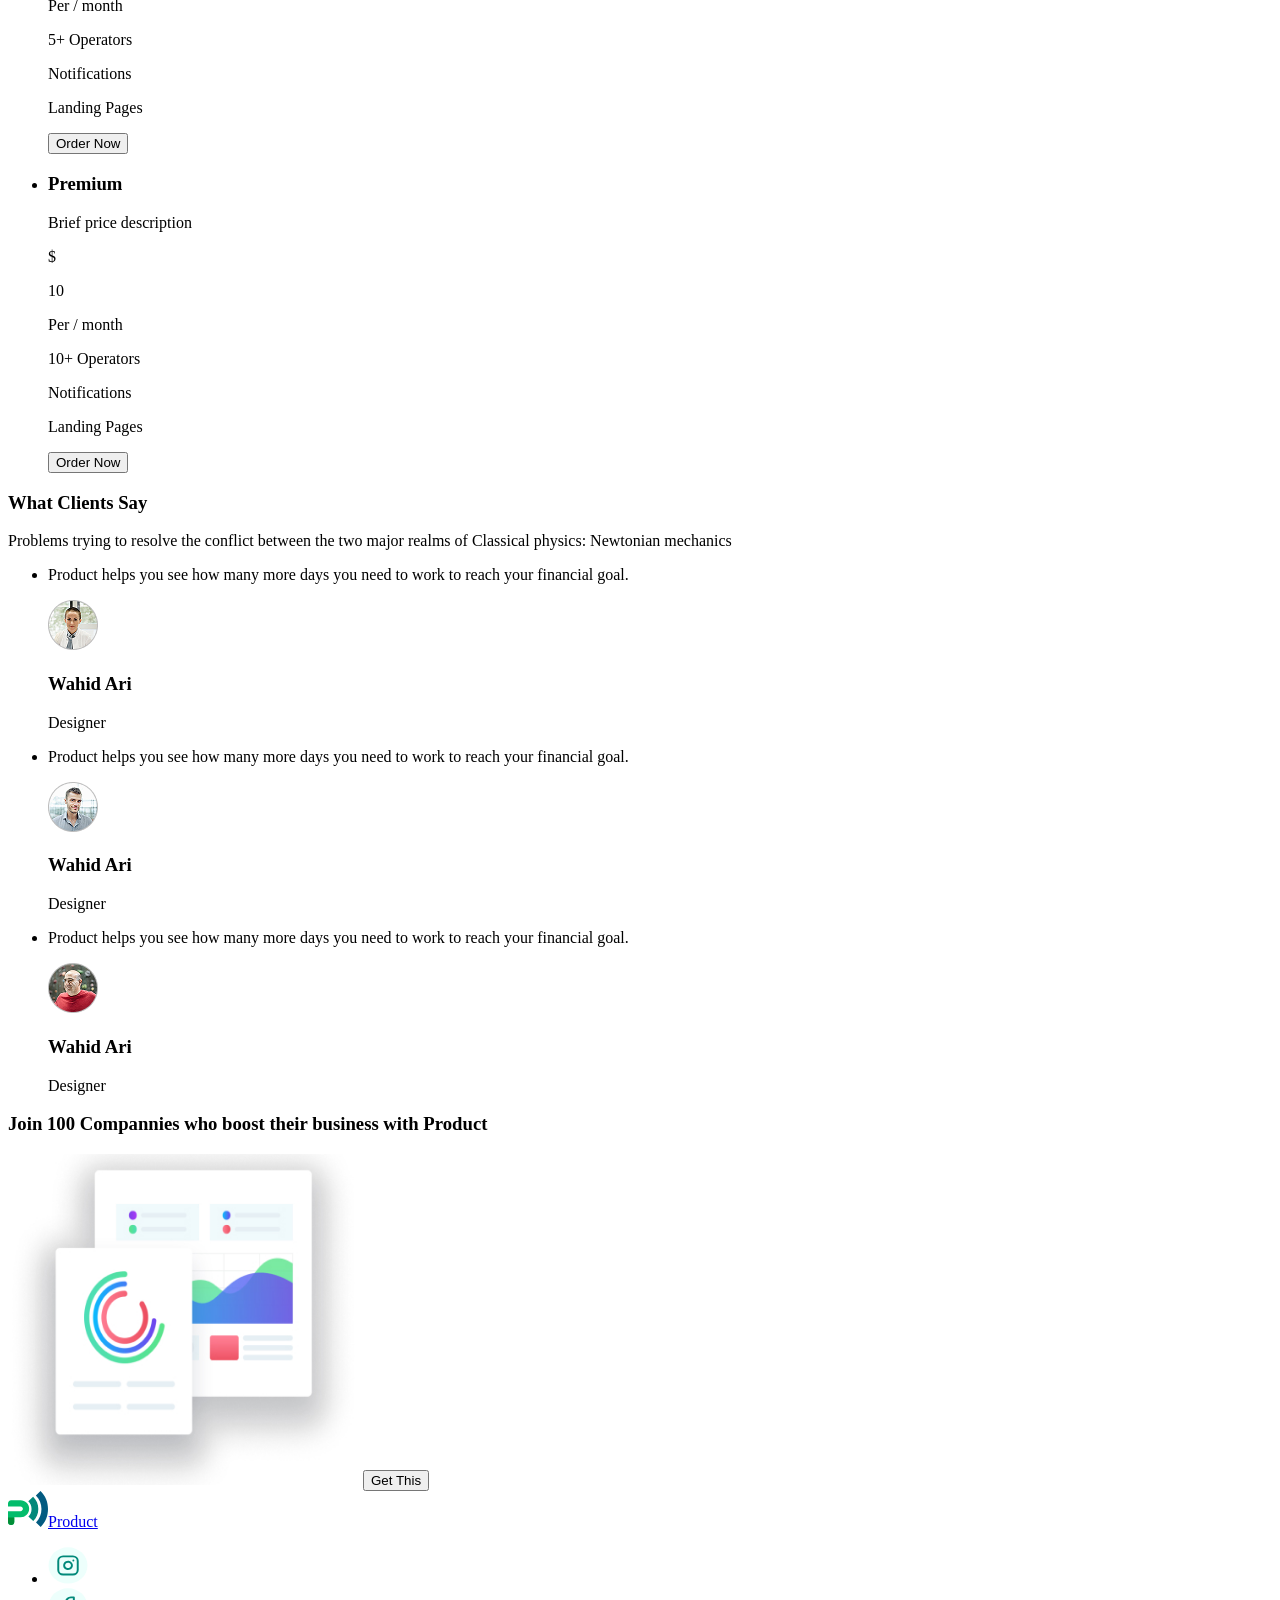
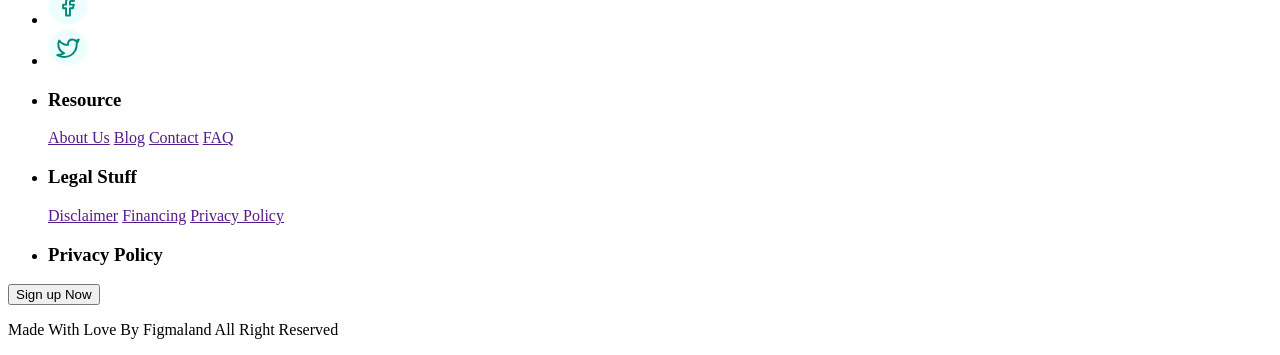
==== commit b7c9a7cd: "add images and networks" ====
--- a/index.html
+++ b/index.html
@@ -197,6 +197,12 @@
                   </p>
                 </li>
               </ul>
+              <img
+                src="./images/collaboration.jpg"
+                alt="collaboration"
+                width="540"
+                height="540"
+              />
             </li>
           </ul>
         </ul>
@@ -350,7 +356,12 @@
               Product helps you see how many more days you need to work to reach
               your financial goal.
             </p>
-            <img src="./images/feedback/wahid-first.png" alt="Wahid Ari" />
+            <img
+              src="./images/feedback/wahid-first.png"
+              alt="Wahid Ari"
+              width="50"
+              height="50"
+            />
             <h3>Wahid Ari</h3>
             <p>Designer</p>
           </li>
@@ -359,7 +370,12 @@
               Product helps you see how many more days you need to work to reach
               your financial goal.
             </p>
-            <img src="./images/feedback/wahid-second.png" alt="Wahid Ari" />
+            <img
+              src="./images/feedback/wahid-second.png"
+              alt="Wahid Ari"
+              width="50"
+              height="50"
+            />
             <h3>Wahid Ari</h3>
             <p>Designer</p>
           </li>
@@ -368,7 +384,12 @@
               Product helps you see how many more days you need to work to reach
               your financial goal.
             </p>
-            <img src="./images/feedback/wahid-thitd.png" alt="Wahid Ari" />
+            <img
+              src="./images/feedback/wahid-thitd.png"
+              alt="Wahid Ari"
+              width="50"
+              height="50"
+            />
             <h3>Wahid Ari</h3>
             <p>Designer</p>
           </li>
@@ -379,7 +400,7 @@
 
       <section>
         <h3>Join 100 Compannies who boost their business with Product</h3>
-        <img src="./images/screen.jpg" alt="Screen" />
+        <img src="./images/screen.jpg" alt="Screen" width="351" height="331" />
         <button type="button">Get This</button>
       </section>
     </main>
@@ -395,6 +416,35 @@
       >
       <ul>
         <li>
+          <a href=""
+            ><img
+              src="./images/networks/instagram.svg"
+              alt="instagram"
+              width="40"
+              height="37"
+          /></a>
+        </li>
+        <li>
+          <a href=""
+            ><img
+              src="./images/networks/facebook.svg"
+              alt="facebook"
+              width="40"
+              height="37"
+          /></a>
+        </li>
+        <li>
+          <a href=""
+            ><img
+              src="./images/networks/twitter.svg"
+              alt="twitter"
+              width="40"
+              height="37"
+          /></a>
+        </li>
+      </ul>
+      <ul>
+        <li>
           <h3>Resource</h3>
           <a href="">About Us</a>
           <a href="">Blog</a>
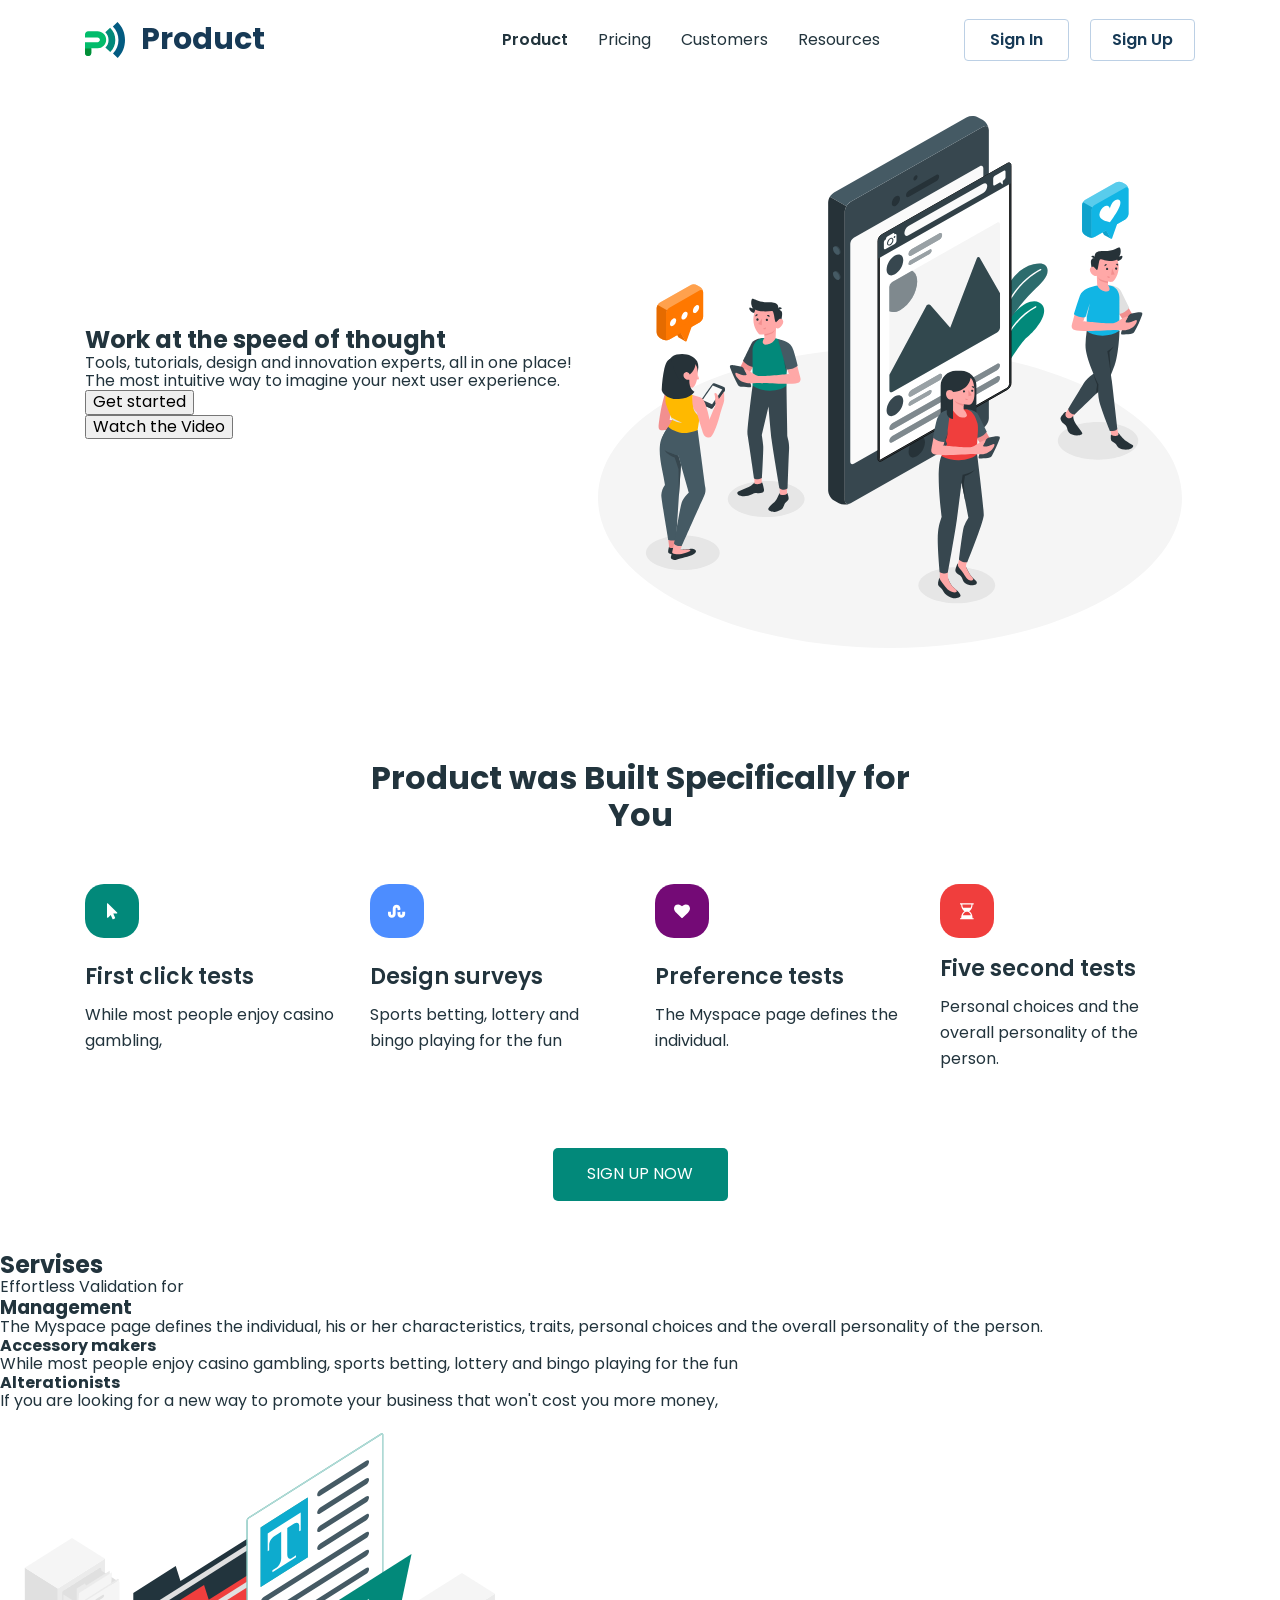
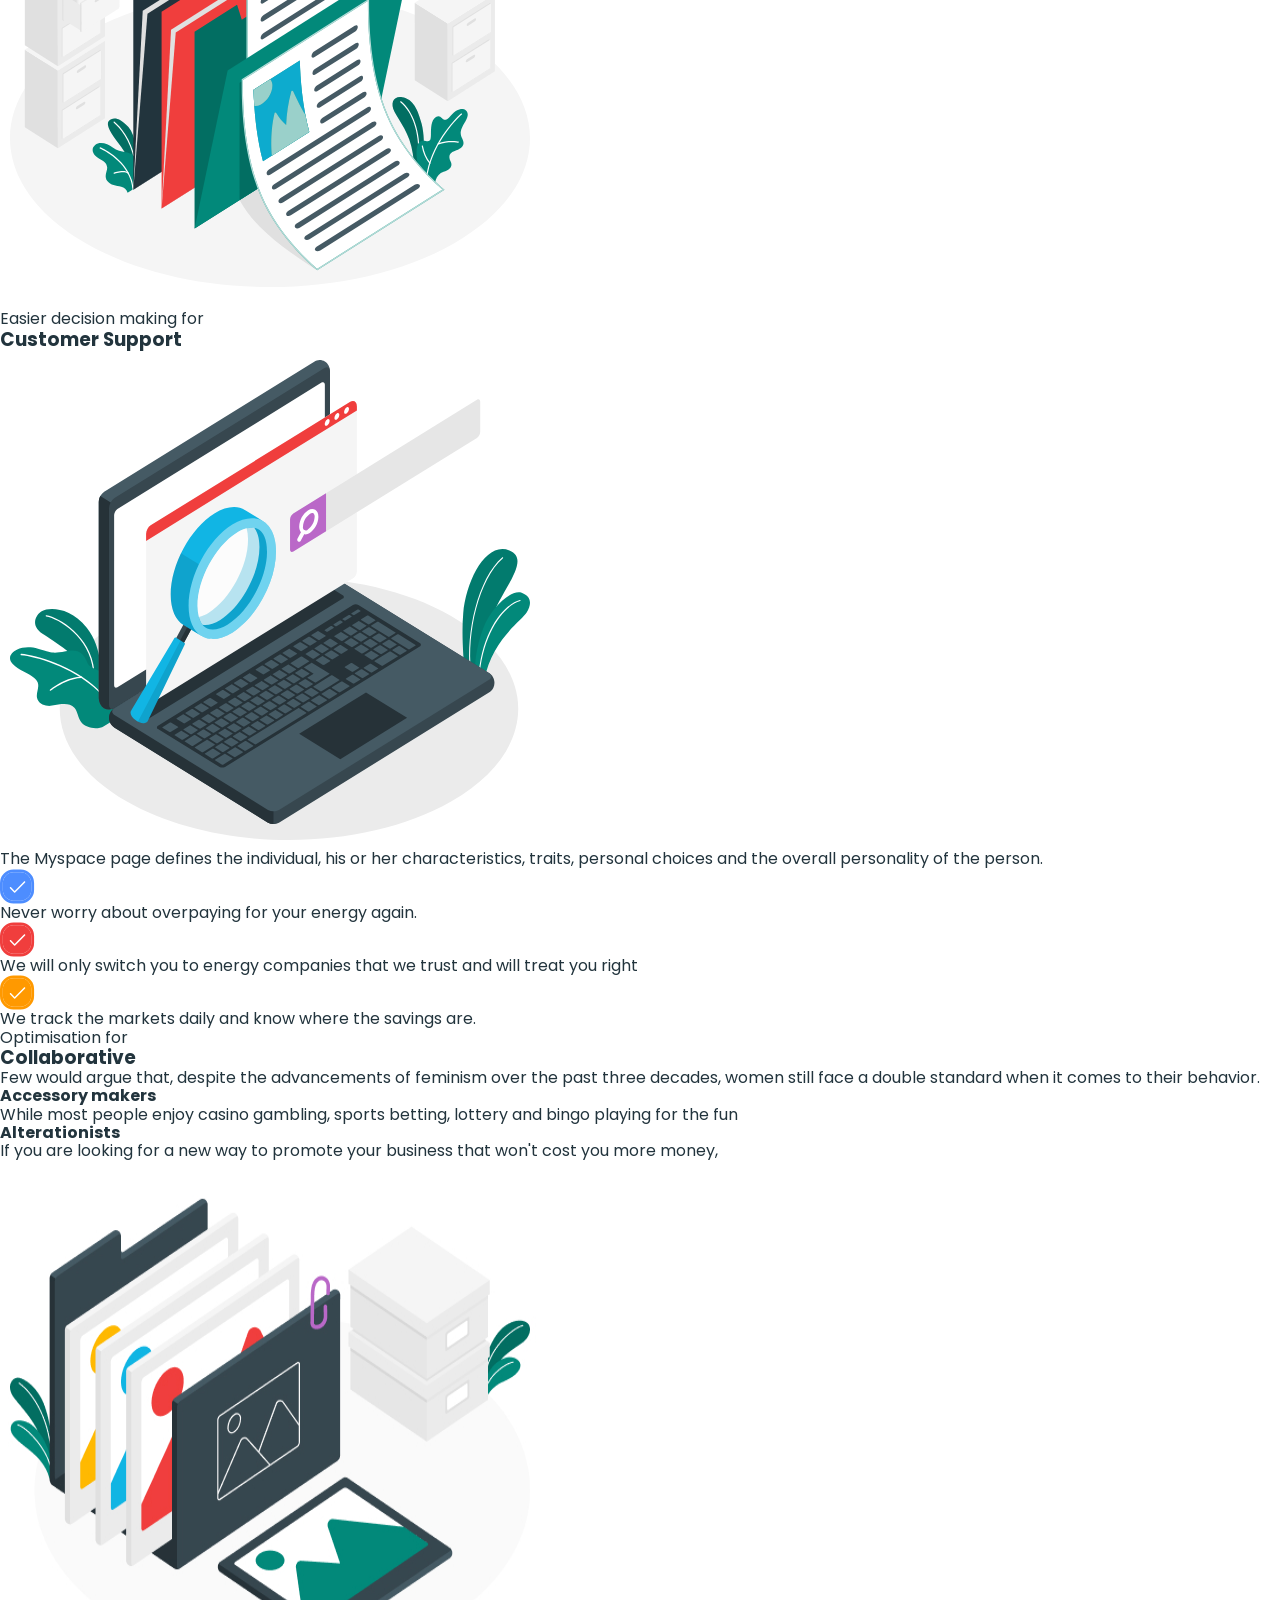
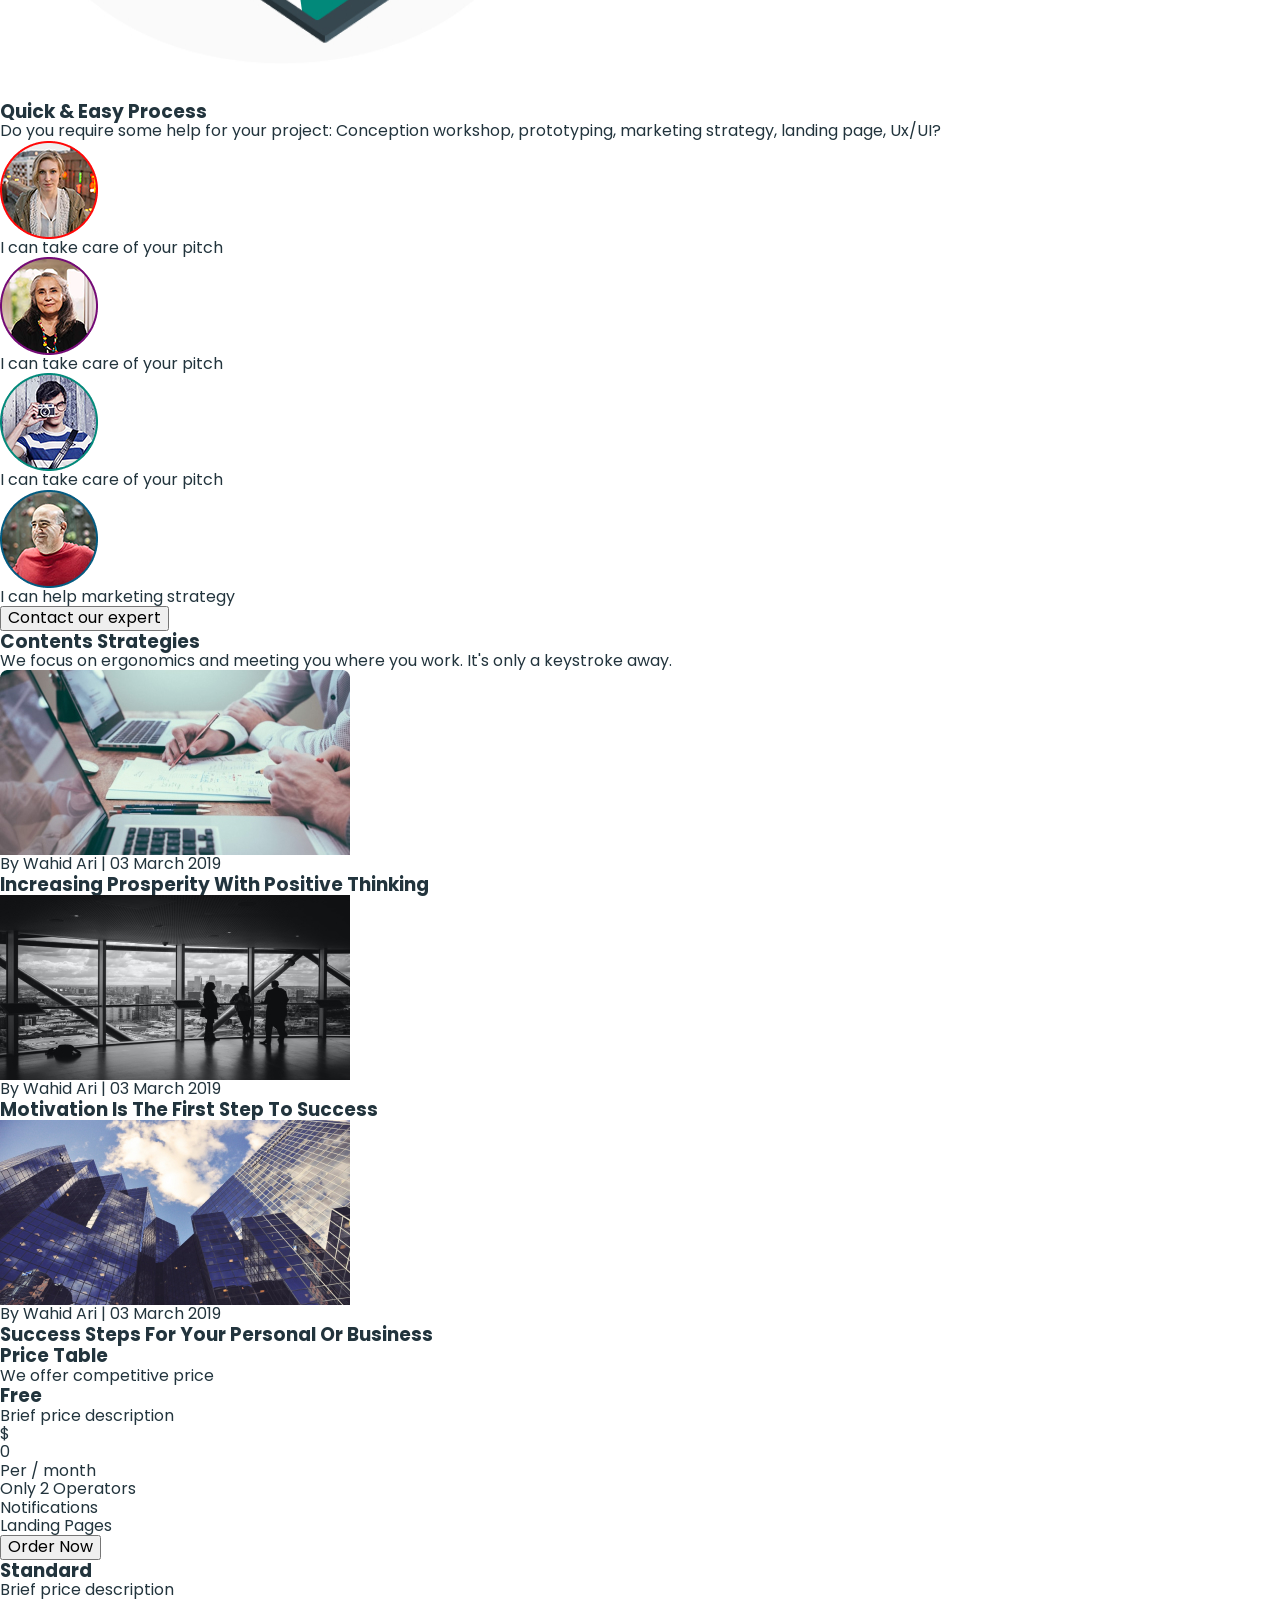
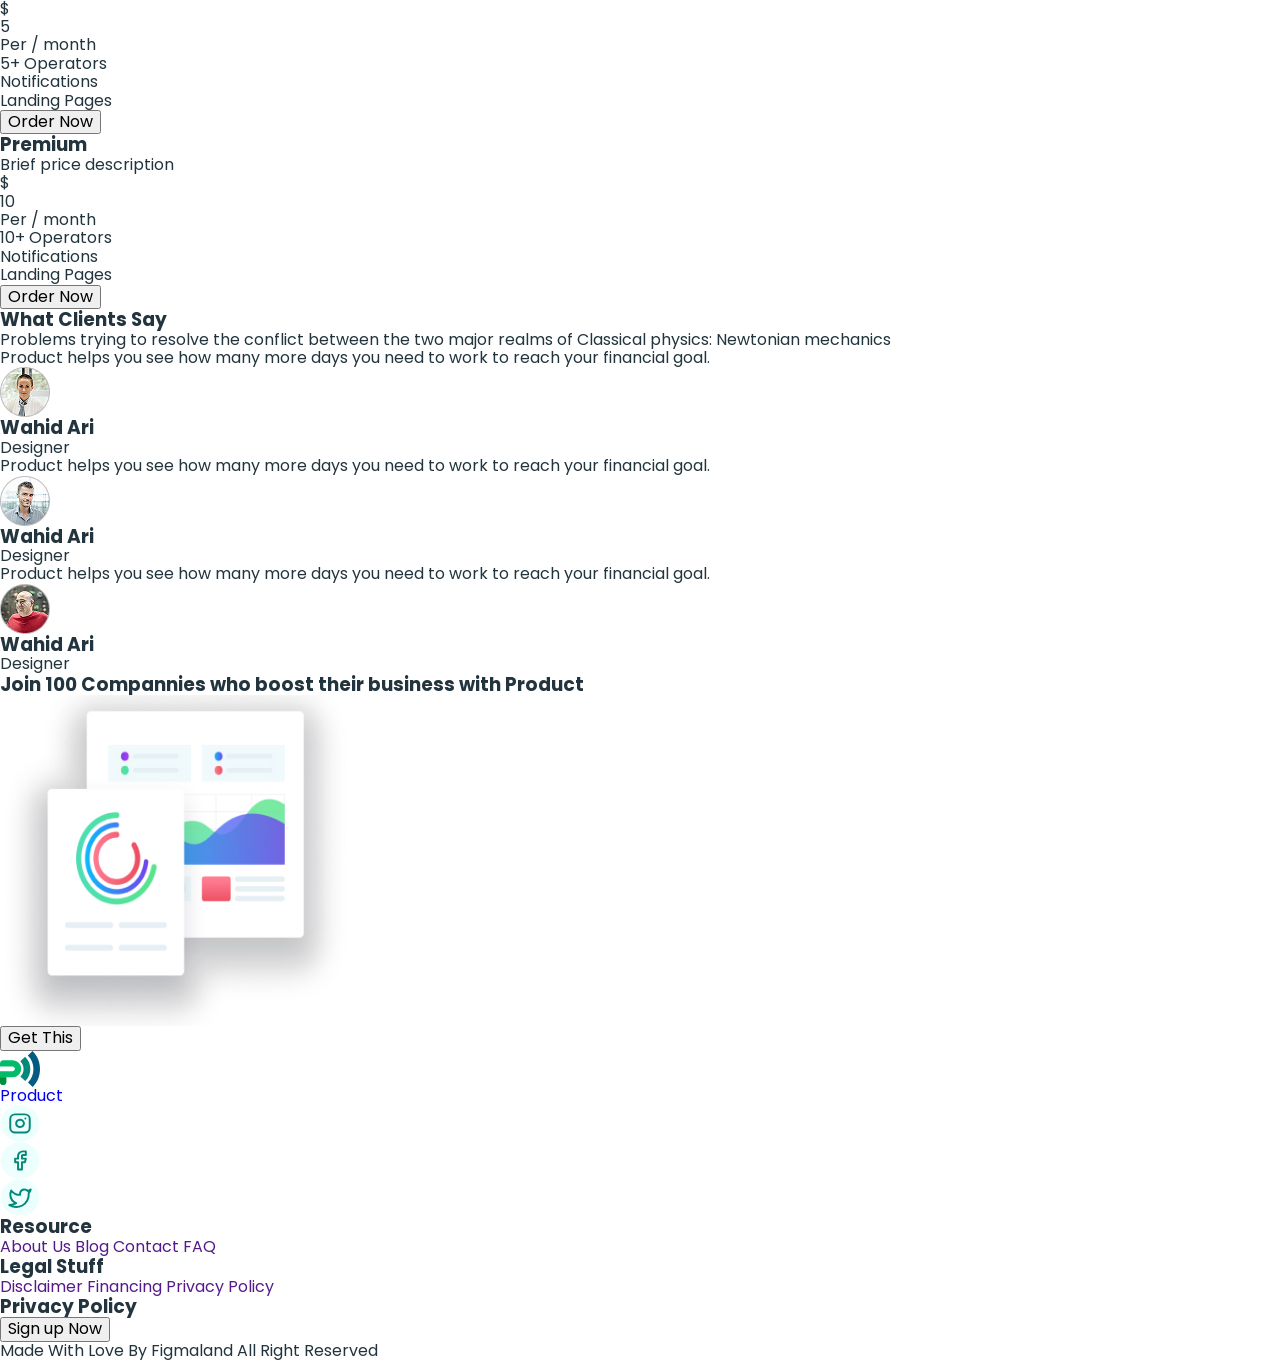
==== commit 6e24ea3f: "add css heder, hero,benefits" ====
--- a/index.html
+++ b/index.html
@@ -5,77 +5,120 @@
     <meta name="viewport" content="width=device-width, initial-scale=1.0" />
     <title>Business promotion</title>
     <link rel="icon" type="images/srg+html" href="./images/logo.svg" />
+    <link
+      rel="stylesheet"
+      href="https://cdnjs.cloudflare.com/ajax/libs/modern-normalize/3.0.1/modern-normalize.min.css"
+      integrity="sha512-q6WgHqiHlKyOqslT/lgBgodhd03Wp4BEqKeW6nNtlOY4quzyG3VoQKFrieaCeSnuVseNKRGpGeDU3qPmabCANg=="
+      crossorigin="anonymous"
+      referrerpolicy="no-referrer"
+    />
+    <link rel="preconnect" href="https://fonts.googleapis.com" />
+    <link rel="preconnect" href="https://fonts.gstatic.com" crossorigin />
+    <link
+      href="https://fonts.googleapis.com/css2?family=Inter:wght@500;700&family=Montserrat:wght@400;500;600;700&family=Poppins:wght@400;500;600;700;800&family=Roboto:wght@400;500;700;900&display=swap"
+      rel="stylesheet"
+    />
+
+    <link rel="stylesheet" href="/css/styles.css" />
   </head>
   <body>
     <!-- HEADER -->
-    <header>
-      <a href="./index.html"
-        ><img
-          src="./images/logo.svg"
-          alt="logo"
-          width="40"
-          height="36"
-        />Product</a
-      >
-      <nav>
-        <ul>
-          <li><a href="./index.html">Product</a></li>
-          <li><a href="./pricing.html">Pricing</a></li>
-          <li><a href="./customer.html">Customers</a></li>
-          <li><a href="">Resources</a></li>
+    <header class="header">
+      <div class="container header-container">
+        <a class="header-logo logo" href="./index.html"
+          ><img
+            src="./images/logo.svg"
+            alt="logo"
+            width="40"
+            height="36"
+          />Product</a
+        >
+        <nav class="header-nav">
+          <ul class="header-nav-list">
+            <li class="header-nav-list">
+              <a class="header-nav-link current" href="./index.html">Product</a>
+            </li>
+            <li class="header-nav-list">
+              <a class="header-nav-link" href="./pricing.html">Pricing</a>
+            </li>
+            <li class="header-nav-list">
+              <a class="header-nav-link" href="./customer.html">Customers</a>
+            </li>
+            <li class="header-nav-list">
+              <a class="header-nav-link" href="">Resources</a>
+            </li>
+          </ul>
+        </nav>
+        <ul class="header-btn-list">
+          <li class="header-btn-item">
+            <button class="header-btn" type="button">Sign In</button>
+          </li>
+          <li class="header-btn-item">
+            <button class="header-btn" type="button">Sign Up</button>
+          </li>
         </ul>
-      </nav>
-      <ul>
-        <li><button type="button">Sign In</button></li>
-        <li><button type="button">Sign Up</button></li>
-      </ul>
+      </div>
     </header>
     <main>
       <!--START-->
-      <section>
-        <h1>Work at the speed of thought</h1>
-        <p>
-          Tools, tutorials, design and innovation experts, all in one place! The
-          most intuitive way to imagine your next user experience.
-        </p>
-        <ul>
-          <li><button type="button">Get started</button></li>
-          <li><button type="button">Watch the Video</button></li>
-        </ul>
-        <img
-          src="./images/hero-img.svg"
-          alt="hero-img"
-          width="610"
-          height="555"
-        />
+      <section class="hero">
+        <div class="container hero-container">
+          <div>
+            <h1>Work at the speed of thought</h1>
+            <p>
+              Tools, tutorials, design and innovation experts, all in one place!
+              The most intuitive way to imagine your next user experience.
+            </p>
+            <ul>
+              <li><button type="button">Get started</button></li>
+              <li><button type="button">Watch the Video</button></li>
+            </ul>
+          </div>
+          <img
+            src="./images/hero-img.svg"
+            alt="hero-img"
+            width="610"
+            height="555"
+          />
+        </div>
       </section>
 
       <!--BENEFITS-->
-      <section>
-        <h2>Product was Built Specifically for You</h2>
-        <ul>
-          <li>
-            <img src="./images/benefits/icon-1.svg" alt="icon-1" />
-            <h3>First click tests</h3>
-            <p>While most people enjoy casino gambling,</p>
-          </li>
-          <li>
-            <img src="./images/benefits/icon-2.svg" alt="icon-2" width="54" />
-            <h3>Design surveys</h3>
-            <p>Sports betting, lottery and bingo playing for the fun</p>
-          </li>
-          <li>
-            <img src="./images/benefits/icon-3.svg" alt="icon-3" width="54" />
-            <h3>Preference tests</h3>
-            <p>The Myspace page defines the individual.</p>
-          </li>
-          <li>
-            <img src="./images/benefits/icon-4.svg" alt="icon-4" width="54" />
-            <h3>Five second tests</h3>
-            <p>Personal choices and the overall personality of the person.</p>
-          </li>
-        </ul>
-        <button type="button">sign up now</button>
+      <section class="benefits">
+        <div class="container benefits-container">
+          <h2 class="benefits-title">Product was Built Specifically for You</h2>
+          <ul class="benefits-list">
+            <li class="benefits-list-content">
+              <img src="./images/benefits/icon-1.svg" alt="icon-1" />
+              <h3 class="benefits-subtitle">First click tests</h3>
+              <p class="benefits-list-text">
+                While most people enjoy casino gambling,
+              </p>
+            </li>
+            <li class="benefits-list-content">
+              <img src="./images/benefits/icon-2.svg" alt="icon-2" width="54" />
+              <h3 class="benefits-subtitle">Design surveys</h3>
+              <p class="benefits-list-text">
+                Sports betting, lottery and bingo playing for the fun
+              </p>
+            </li>
+            <li class="benefits-list-content">
+              <img src="./images/benefits/icon-3.svg" alt="icon-3" width="54" />
+              <h3 class="benefits-subtitle">Preference tests</h3>
+              <p class="benefits-list-text">
+                The Myspace page defines the individual.
+              </p>
+            </li>
+            <li class="benefits-list-content">
+              <img src="./images/benefits/icon-4.svg" alt="icon-4" width="54" />
+              <h3 class="benefits-subtitle">Five second tests</h3>
+              <p class="benefits-list-text">
+                Personal choices and the overall personality of the person.
+              </p>
+            </li>
+          </ul>
+          <button class="benefits-btn" type="button">sign up now</button>
+        </div>
       </section>
 
       <!--MANAGMENT-->
--- a/css/styles.css
+++ b/css/styles.css
@@ -0,0 +1,179 @@
+body {
+    font-family: "Poppins", sans-serif;
+    color: #22343d;
+    background-color: #fff;
+}
+
+a {
+    text-decoration: none;
+}
+
+ul {
+    list-style-type: none;
+    padding-left: 0;
+    margin: 0;  
+}
+
+h1, h2, h3, h4, h5, h6, p {
+    margin: 0;
+}
+
+img {
+    display: block;
+}
+
+button {
+    cursor: pointer;
+    font-family: inherit;
+}
+
+.container{
+width: 1150px;
+margin: 0 auto ;
+padding: 0 20px;
+}
+/* HEADER */
+
+.header {
+
+}
+.header-container {
+    display: flex;
+    align-items: center;
+
+} 
+.header-logo {
+    display: flex;
+    align-items: center;
+    gap: 16px;
+    margin-right: 237px;
+    font-weight: 700;
+    font-size: 30px;
+    line-height: 0.93;
+    color: #173a56;
+}
+
+.logo {}
+
+.header-nav {
+    margin-right: auto;
+}
+
+.header-nav-list {
+    display: flex;
+    gap: 30px;
+}
+
+/* .header-nav-item:not(:last-child) {
+  margin-right: 30px;
+} */
+
+.header-nav-link {
+    padding: 26px 0;
+    display: block;
+    line-height: 1.75;
+    color: #22343d;
+}
+
+.current {
+    font-weight: 600;
+}
+
+.header-btn-list {
+    display: flex;
+    gap: 21px;
+}
+
+.header-btn-item {}
+
+.header-btn {
+    border: 1px solid #bcd0e5;
+    border-radius: 4px;
+    min-width: 105px;
+    height: 42px;
+    background-color: transparent;
+    font-weight: 600;
+    text-align: center;
+    color: #173a56;
+}
+
+.header-btn:hover,
+.header-btn:focus {
+    color: #fff;
+    background-color: #02897a;
+    border: none;
+}
+/* HERO */
+
+.hero {
+    padding-top: 25px;
+    padding-bottom: 100px;
+}
+
+.hero-container {
+display: flex;
+align-items: center;
+justify-content: space-between;
+
+}
+
+/* BENEFITS */
+
+.benefits {
+
+}
+
+.benefits-container {
+    
+}
+
+.benefits-title {
+    font-weight: 700;
+    font-size: 32px;
+    color: #22343d;
+    padding-bottom: 50px;
+    max-width: 539px;
+    text-align: center;
+    margin: 0 auto;
+}
+
+.benefits-subtitle {
+font-weight: 600;
+font-size: 22px;
+color: #22343d;
+padding-top: 18px;
+padding-bottom: 13px;
+}
+
+.benefits-list-text {
+font-weight: 400;
+font-size: 16px;
+line-height: 1.625;
+color: #22343d;
+padding-bottom: 26px;
+
+}
+
+.benefits-list {
+ display: flex;
+    gap:30px; */
+}
+
+.benefits-list-content {
+    width:calc((100% - 90px)/4)
+}
+
+.benefits-btn {
+min-width: 175px;
+height: 53px;
+border: none;
+border-radius: 5px;
+background-color: #02897a;
+color: #fff;
+text-transform: uppercase;
+display: block;
+margin: 0 auto;
+margin-top: 50px;
+margin-bottom: 50px;
+
+}
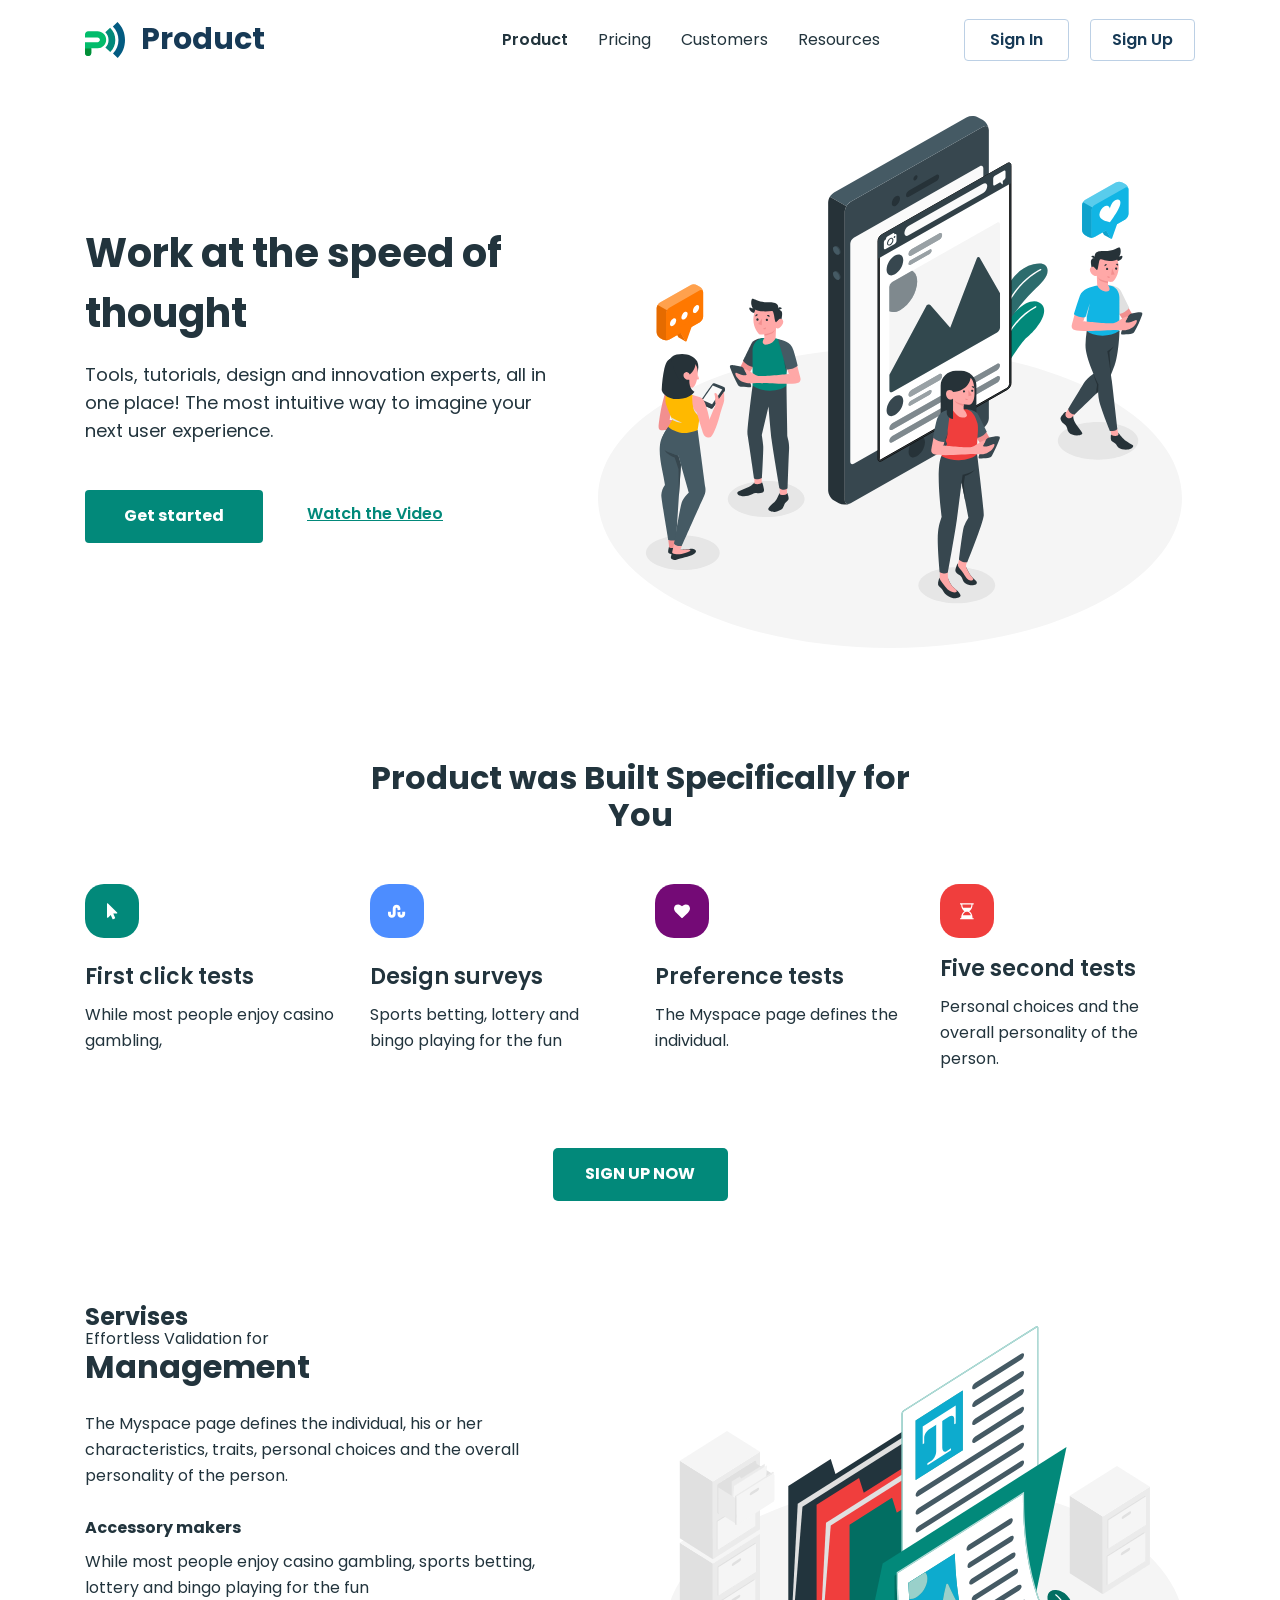
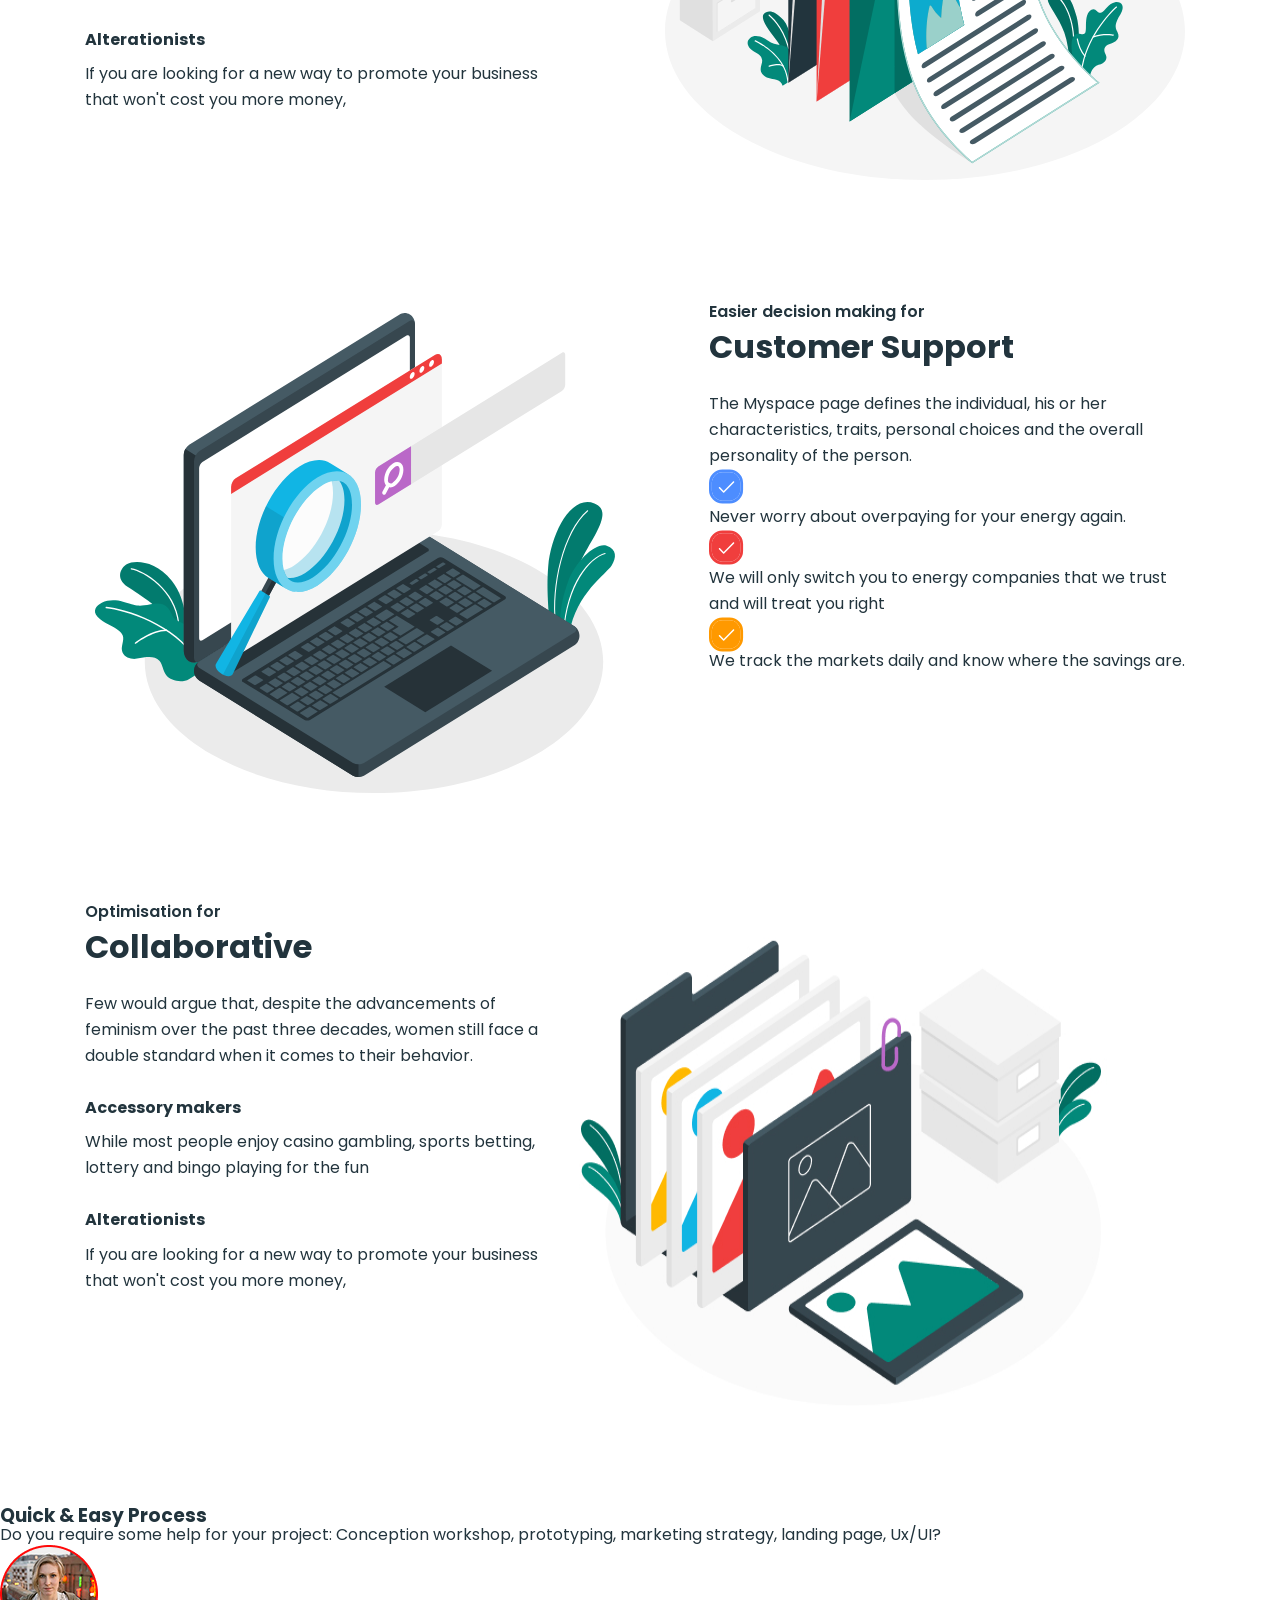
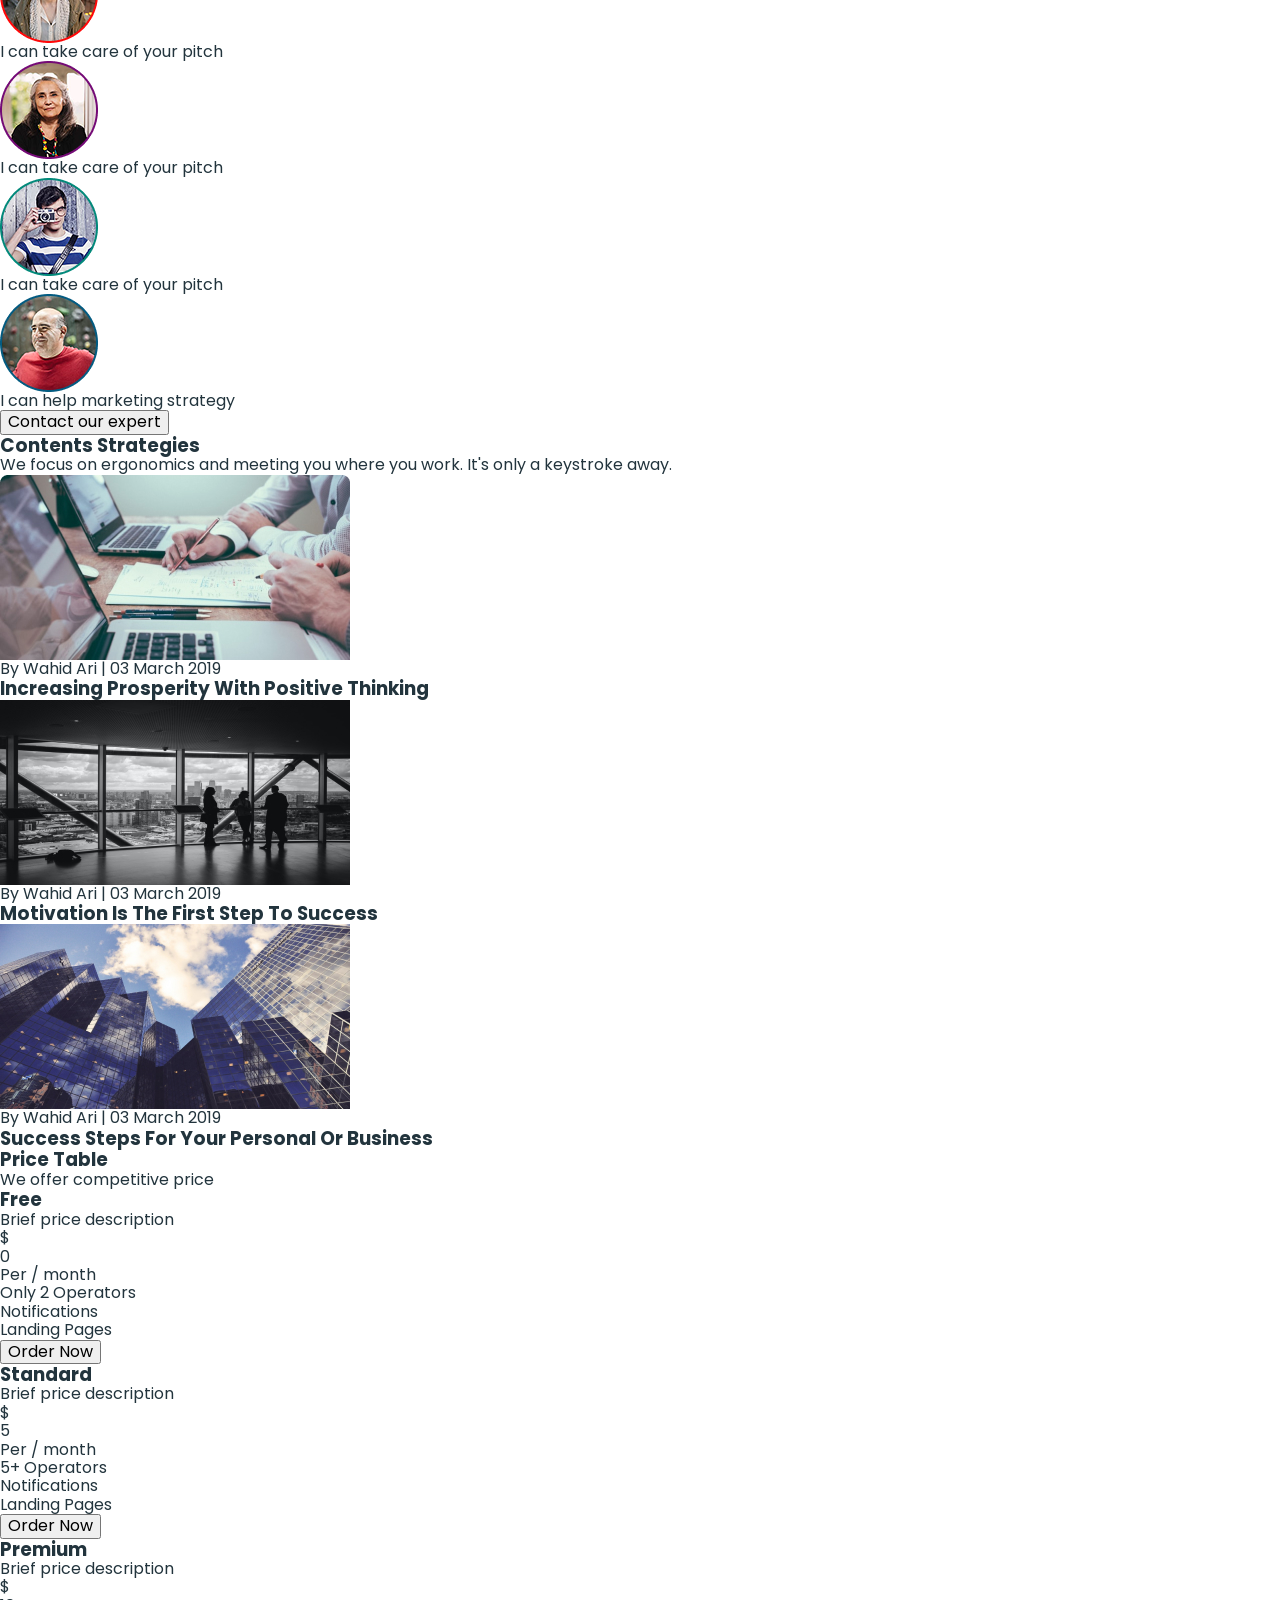
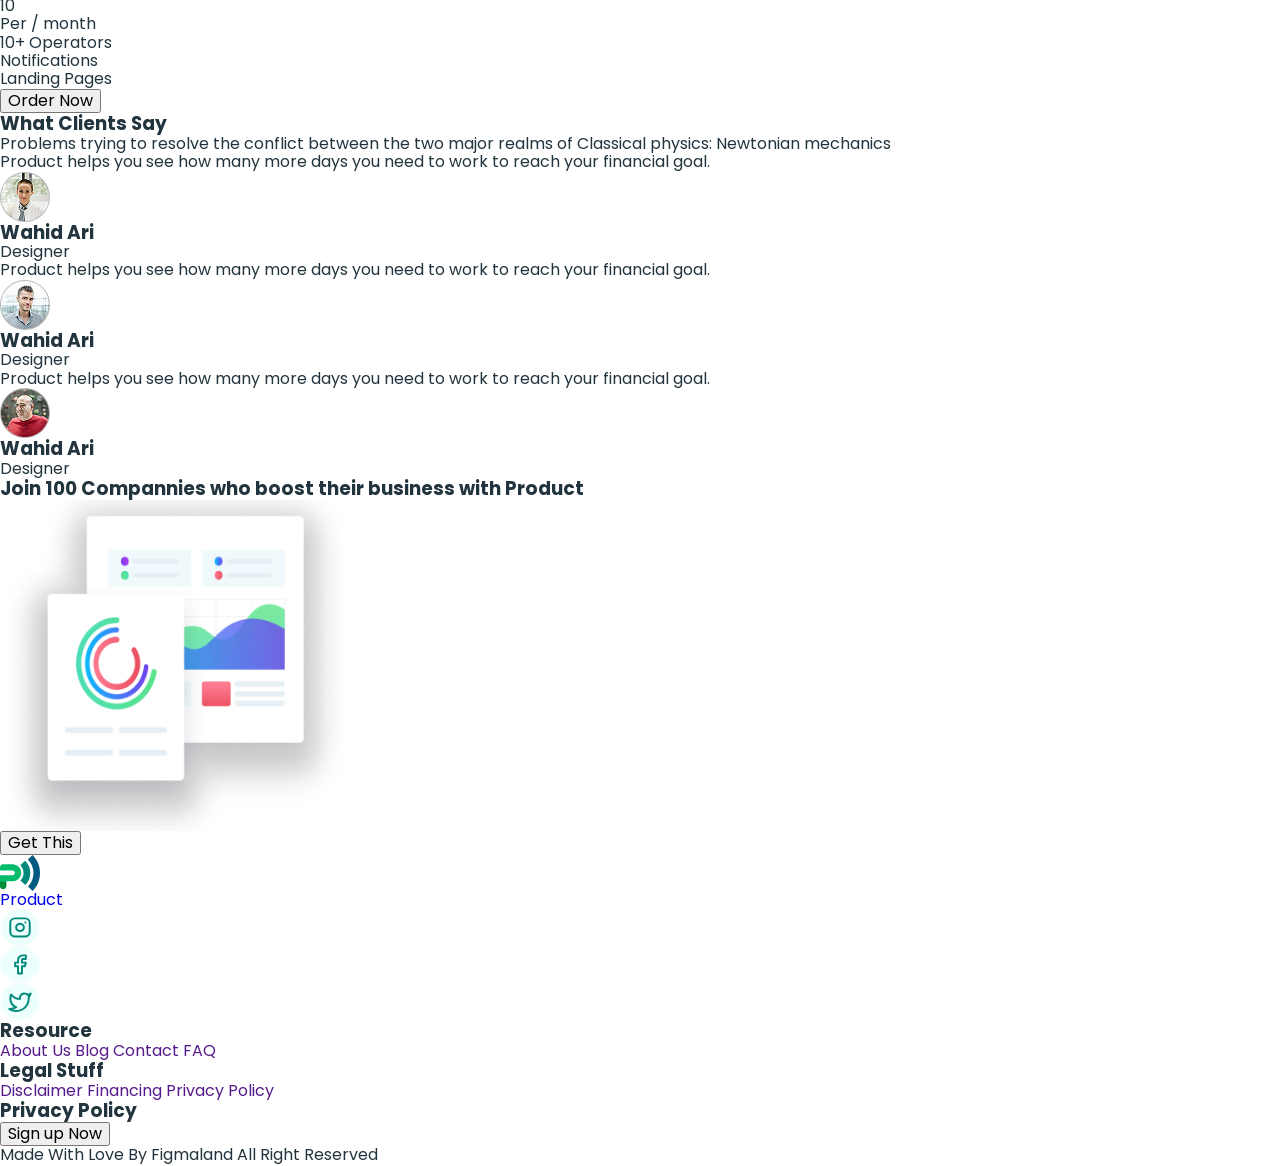
==== commit 03e4f0dd: "add changes" ====
--- a/index.html
+++ b/index.html
@@ -64,14 +64,20 @@
       <section class="hero">
         <div class="container hero-container">
           <div>
-            <h1>Work at the speed of thought</h1>
-            <p>
+            <h1 class="hero-title">Work at the speed of thought</h1>
+            <p class="hero-text">
               Tools, tutorials, design and innovation experts, all in one place!
               The most intuitive way to imagine your next user experience.
             </p>
-            <ul>
-              <li><button type="button">Get started</button></li>
-              <li><button type="button">Watch the Video</button></li>
+            <ul class="hero-buttons">
+              <li>
+                <button type="button" class="button-border">Get started</button>
+              </li>
+              <li>
+                <button type="button" class="button-none-border">
+                  Watch the Video
+                </button>
+              </li>
             </ul>
           </div>
           <img
@@ -123,132 +129,151 @@
 
       <!--MANAGMENT-->
       <section>
-        <h2>Servises</h2>
-        <ul>
-          <ul>
-            <li>
-              <p>Effortless Validation for</p>
-              <h3>Management</h3>
-              <p>
-                The Myspace page defines the individual, his or her
-                characteristics, traits, personal choices and the overall
-                personality of the person.
-              </p>
+        <div class="main-container">
+          <div class="container managment-container">
+            <div>
+              <h2 class="title">Servises</h2>
+              <!-- <ul> -->
               <ul>
                 <li>
-                  <h4>Accessory makers</h4>
-                  <p>
-                    While most people enjoy casino gambling, sports betting,
-                    lottery and bingo playing for the fun
+                  <p class="manegment-text">Effortless Validation for</p>
+                  <h3 class="managment-subtitle">Management</h3>
+                  <p class="managment-item">
+                    The Myspace page defines the individual, his or her
+                    characteristics, traits, personal choices and the overall
+                    personality of the person.
                   </p>
-                </li>
-                <li>
-                  <h4>Alterationists</h4>
-                  <p>
-                    If you are looking for a new way to promote your business
-                    that won't cost you more money,
-                  </p>
+                  <ul>
+                    <li>
+                      <h4 class="name-managment-item">Accessory makers</h4>
+                      <p class="managment-item">
+                        While most people enjoy casino gambling, sports betting,
+                        lottery and bingo playing for the fun
+                      </p>
+                    </li>
+                    <li>
+                      <h4 class="name-managment-item">Alterationists</h4>
+                      <p class="managment-item">
+                        If you are looking for a new way to promote your
+                        business that won't cost you more money,
+                      </p>
+                    </li>
+                  </ul>
                 </li>
               </ul>
-              <img
-                src="./images/management-img.svg"
-                alt="managment"
-                width="540"
-                height="500"
-              />
-            </li>
-          </ul>
+            </div>
+
+            <img
+              src="./images/management-img.svg"
+              alt="managment"
+              width="540"
+              height="500"
+            />
+          </div>
 
           <!--SUPPORT-->
-
-          <ul>
-            <li>
-              <p>Easier decision making for</p>
-              <h3>Customer Support</h3>
-              <img
-                src="./images/support-img.svg"
-                alt="support"
-                width="540"
-                height="500"
-              />
-              <p>
-                The Myspace page defines the individual, his or her
-                characteristics, traits, personal choices and the overall
-                personality of the person.
-              </p>
+          <div class="container support-container">
+            <img
+              src="./images/support-img.svg"
+              alt="support"
+              width="540"
+              height="500"
+            />
+
+            <div>
               <ul>
                 <li>
-                  <img
-                    src="./images/support/icon.svg"
-                    alt="orange-icon"
-                    width="35"
-                    height="35"
-                  />
-                  <p>Never worry about overpaying for your energy again.</p>
-                </li>
-                <li>
-                  <img
-                    src="./images/support/icon-1.svg"
-                    alt="red-icon"
-                    width="35"
-                    height="35"
-                  />
-                  <p>
-                    We will only switch you to energy companies that we trust
-                    and will treat you right
+                  <p class="support-text">Easier decision making for</p>
+                  <h3 class="support-subtitle">Customer Support</h3>
+                  <p class="support-item">
+                    The Myspace page defines the individual, his or her
+                    characteristics, traits, personal choices and the overall
+                    personality of the person.
                   </p>
-                </li>
-                <li>
-                  <img
-                    src="./images/support/icon-2.svg"
-                    alt="blue-icon"
-                    width="35"
-                    height="35"
-                  />
-                  <p>
-                    We track the markets daily and know where the savings are.
-                  </p>
+                  <ul>
+                    <li>
+                      <img
+                        src="./images/support/icon.svg"
+                        alt="orange-icon"
+                        width="35"
+                        height="35"
+                      />
+                      <p class="support-item">
+                        Never worry about overpaying for your energy again.
+                      </p>
+                    </li>
+                    <li>
+                      <img
+                        src="./images/support/icon-1.svg"
+                        alt="red-icon"
+                        width="35"
+                        height="35"
+                      />
+                      <p class="support-item">
+                        We will only switch you to energy companies that we
+                        trust and will treat you right
+                      </p>
+                    </li>
+                    <li>
+                      <img
+                        src="./images/support/icon-2.svg"
+                        alt="blue-icon"
+                        width="35"
+                        height="35"
+                      />
+                      <p>
+                        We track the markets daily and know where the savings
+                        are.
+                      </p>
+                    </li>
+                  </ul>
                 </li>
               </ul>
-            </li>
-          </ul>
+            </div>
+          </div>
 
           <!--COLLABORATIVE-->
 
-          <ul>
-            <li>
-              <p>Optimisation for</p>
-              <h3>Collaborative</h3>
-              <p>
-                Few would argue that, despite the advancements of feminism over
-                the past three decades, women still face a double standard when
-                it comes to their behavior.
-              </p>
+          <div class="container collaborative-container">
+            <div>
               <ul>
                 <li>
-                  <h4>Accessory makers</h4>
-                  <p>
-                    While most people enjoy casino gambling, sports betting,
-                    lottery and bingo playing for the fun
+                  <p class="collaborative-text">Optimisation for</p>
+                  <h3 class="collaborative-subtitle">Collaborative</h3>
+                  <p class="collaborative-item">
+                    Few would argue that, despite the advancements of feminism
+                    over the past three decades, women still face a double
+                    standard when it comes to their behavior.
                   </p>
-                </li>
-                <li>
-                  <h4>Alterationists</h4>
-                  <p>
-                    If you are looking for a new way to promote your business
-                    that won't cost you more money,
-                  </p>
+                  <ul>
+                    <li>
+                      <h4 class="name-collaboration-item">Accessory makers</h4>
+                      <p class="collaborative-item">
+                        While most people enjoy casino gambling, sports betting,
+                        lottery and bingo playing for the fun
+                      </p>
+                    </li>
+                    <li>
+                      <h4 class="name-collaboration-item">Alterationists</h4>
+                      <p class="collaborative-item">
+                        If you are looking for a new way to promote your
+                        business that won't cost you more money,
+                      </p>
+                    </li>
+                  </ul>
                 </li>
               </ul>
-              <img
-                src="./images/collaboration.jpg"
-                alt="collaboration"
-                width="540"
-                height="540"
-              />
-            </li>
-          </ul>
-        </ul>
+            </div>
+            <img
+              src="./images/collaboration.jpg"
+              alt="collaboration"
+              width="540"
+              height="540"
+            />
+
+            <!-- </ul> -->
+          </div>
+        </div>
       </section>
 
       <!--PROCESS-->
--- a/css/styles.css
+++ b/css/styles.css
@@ -116,6 +116,56 @@
 justify-content: space-between;
 
 }
+.hero-title {
+font-weight: 700;
+    font-size: 40px;
+
+    /* line-height: 60px; */
+    line-height: 1.5;
+    color: #22343d;
+    max-width: 452px;
+    margin-bottom: 18px;
+}
+
+.hero-text{
+font-weight: 400;
+    font-size: 18px;
+max-width: 465px;
+    /* line-height: 28px; */
+    line-height: 1.55556;
+    color: #22343d;
+    padding-bottom: 45px;
+}
+
+.hero-buttons {
+    display: flex;
+    gap: 30px;
+    
+}
+
+.button-border {
+border-radius: 4px;
+    min-width: 178px;
+    height: 53px;
+    background-color: #02897a;
+    font-weight: 700;
+    font-size: 16px;
+    color: #fff;
+    border: none;
+}
+
+.button-none-border {
+    min-width: 164px;
+    height: 23px;
+    border: none;
+    background-color: #fff;
+    font-weight: 600;
+        font-size: 16px;
+        text-decoration: underline;
+        text-decoration-skip-ink: none;
+        color: #02897a;
+        padding-top: 15px;
+}
 
 /* BENEFITS */
 
@@ -156,7 +206,7 @@
 
 .benefits-list {
  display: flex;
-    gap:30px; */
+    gap:30px; 
 }
 
 .benefits-list-content {
@@ -175,5 +225,65 @@
 margin: 0 auto;
 margin-top: 50px;
 margin-bottom: 50px;
-
+font-weight: 700;
+    font-size: 16px;
+    color: #fff;
+
+}
+
+/* MANAGMENT */
+
+.main-container {
+    padding-top: 52px;
+    padding-bottom: 62px;
+}
+
+.managment-container,
+ .support-container {
+    display: flex;
+    gap: 84px;
+    margin-bottom: 100px;
+}
+
+
+.managment-subtitle,
+.support-subtitle,
+.collaborative-subtitle {
+    font-weight: 700;
+        font-size: 32px;
+        color: #22343d;
+        padding-bottom: 25px;
+}
+
+.managment-text,
+.support-text,
+.collaborative-text {
+    font-weight: 600;
+        font-size: 16px;
+        color: #22343d;
+        padding-bottom: 8px;
+}
+
+.name-managment-item,
+.name-collaboration-item {
+    padding-top: 30px;
+    padding-bottom: 12px;
+}
+
+.managment-item,
+.support-item,
+.collaborative-item {
+font-weight: 400;
+    font-size: 16px;
+    line-height: 1.625;
+    color: #22343d;
+    max-width: 486px;
+}
+
+.support-container {
+    display: flex;
+}
+
+.collaborative-container  {
+    display: flex;
 }
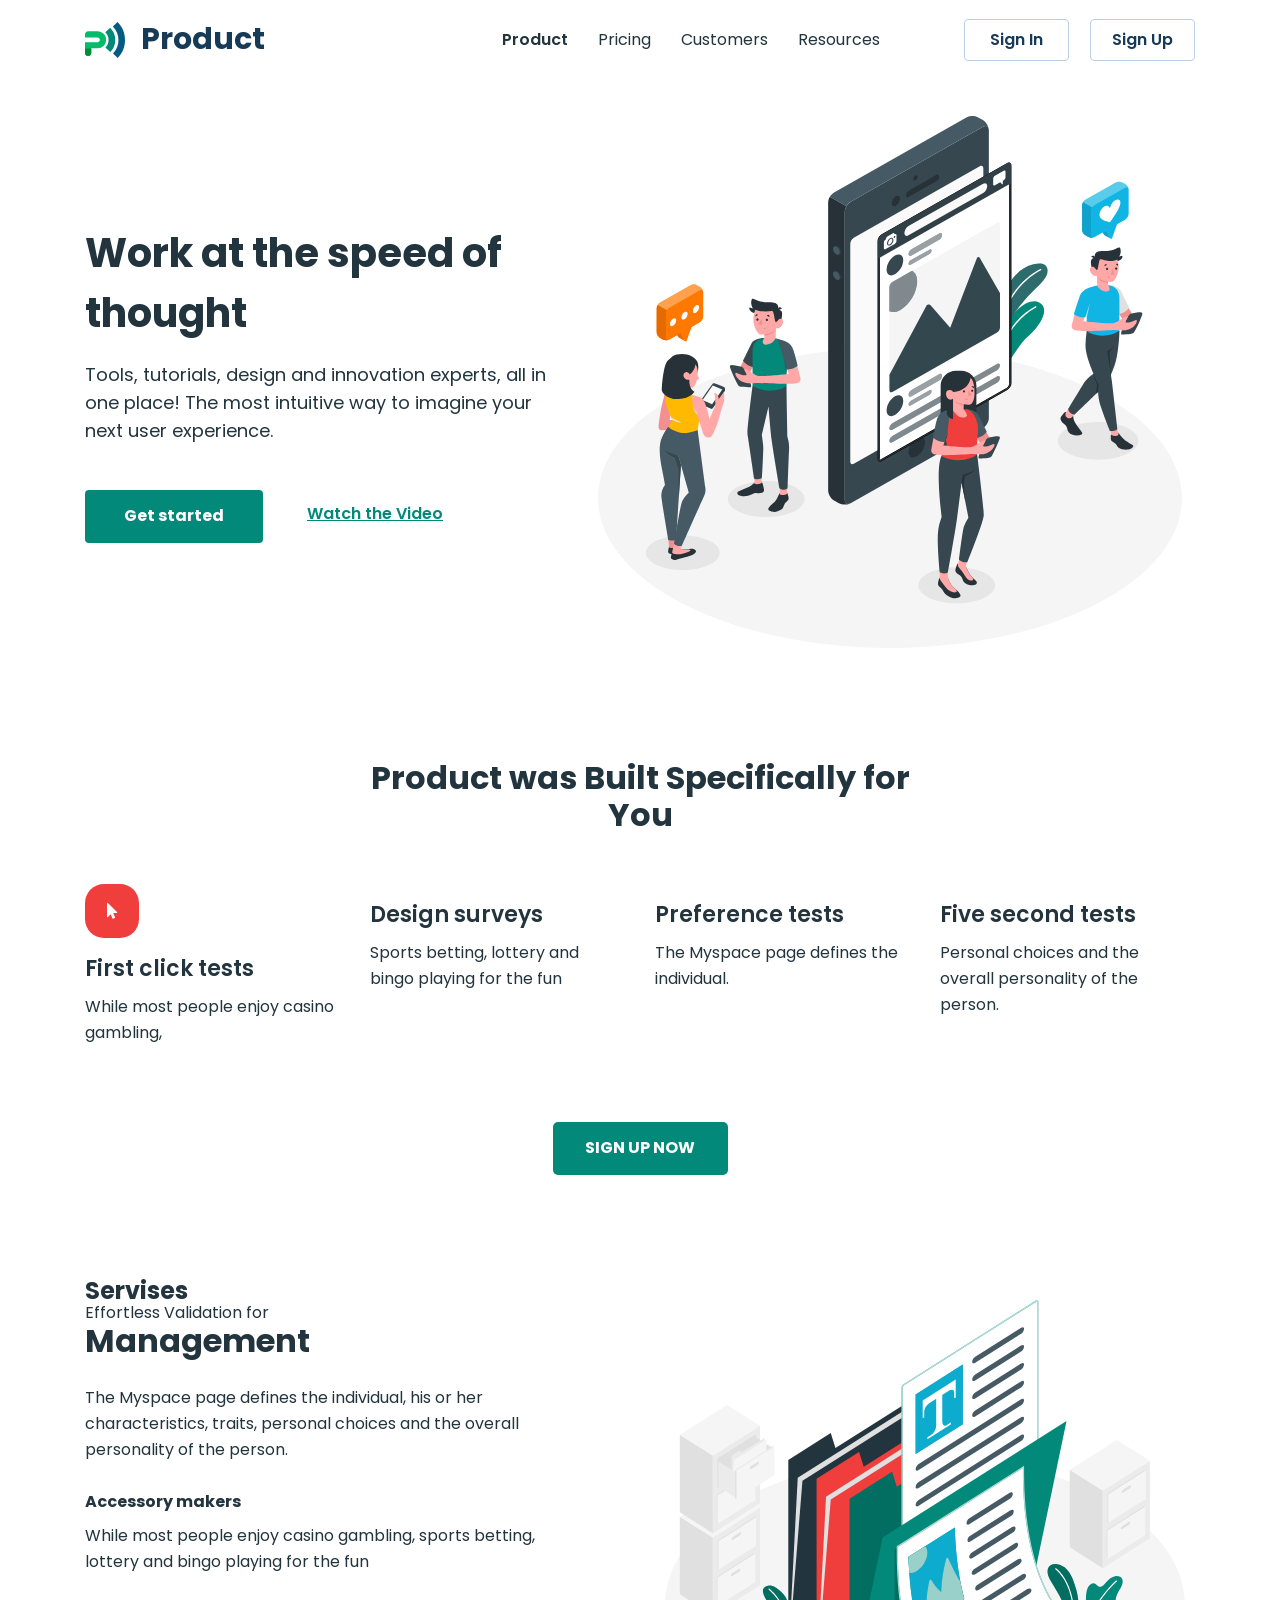
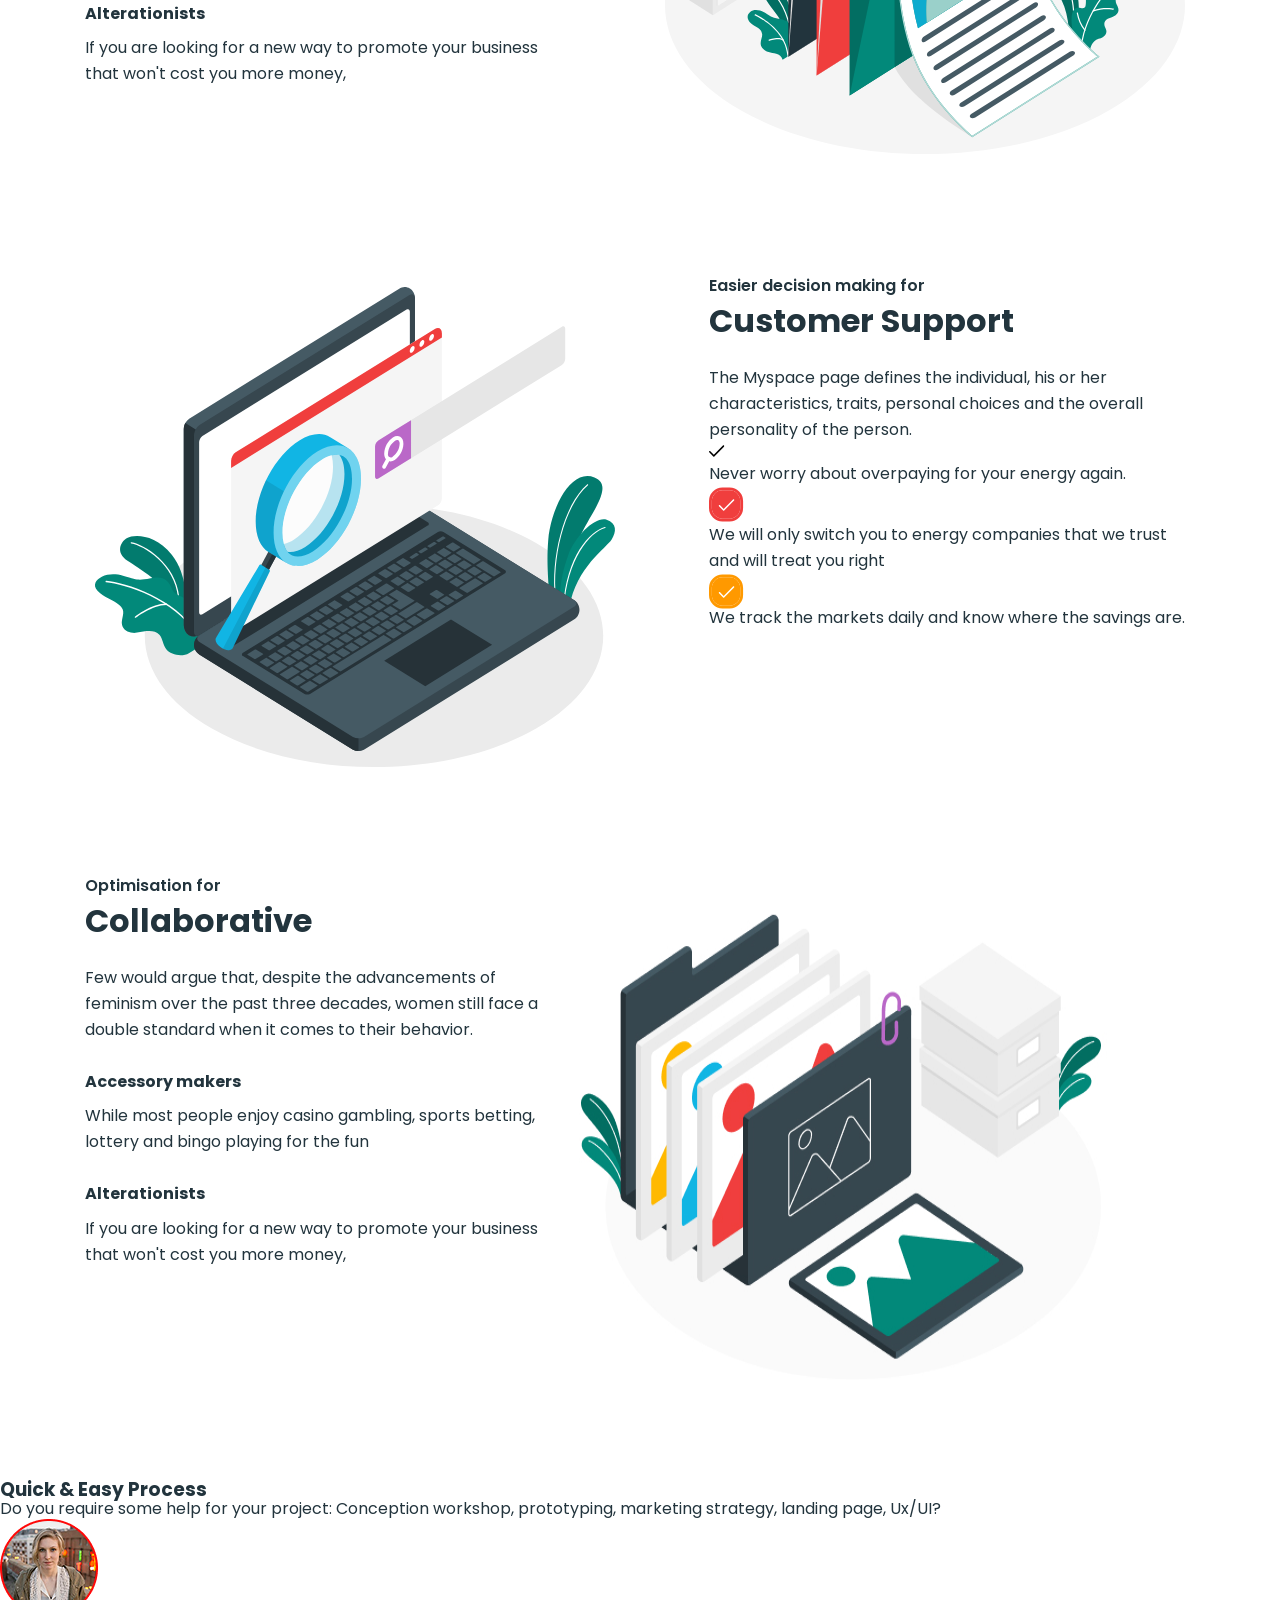
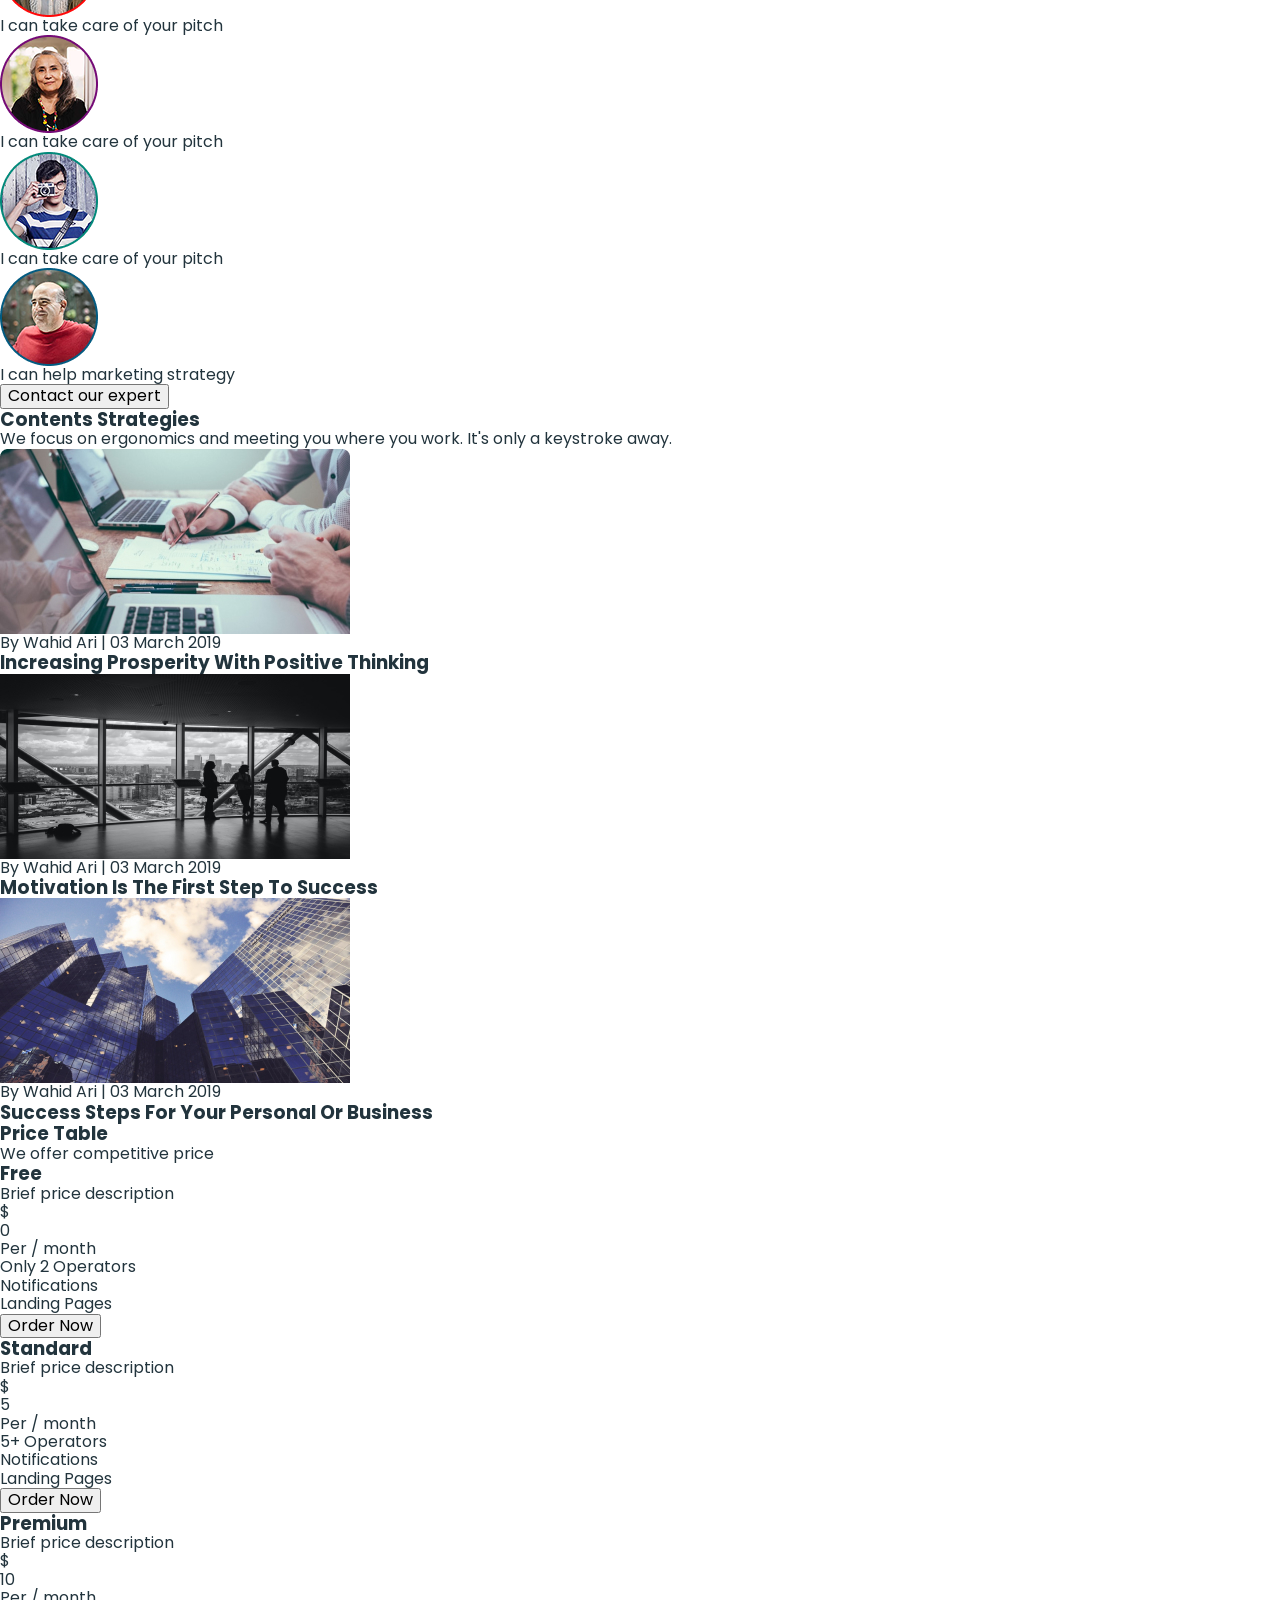
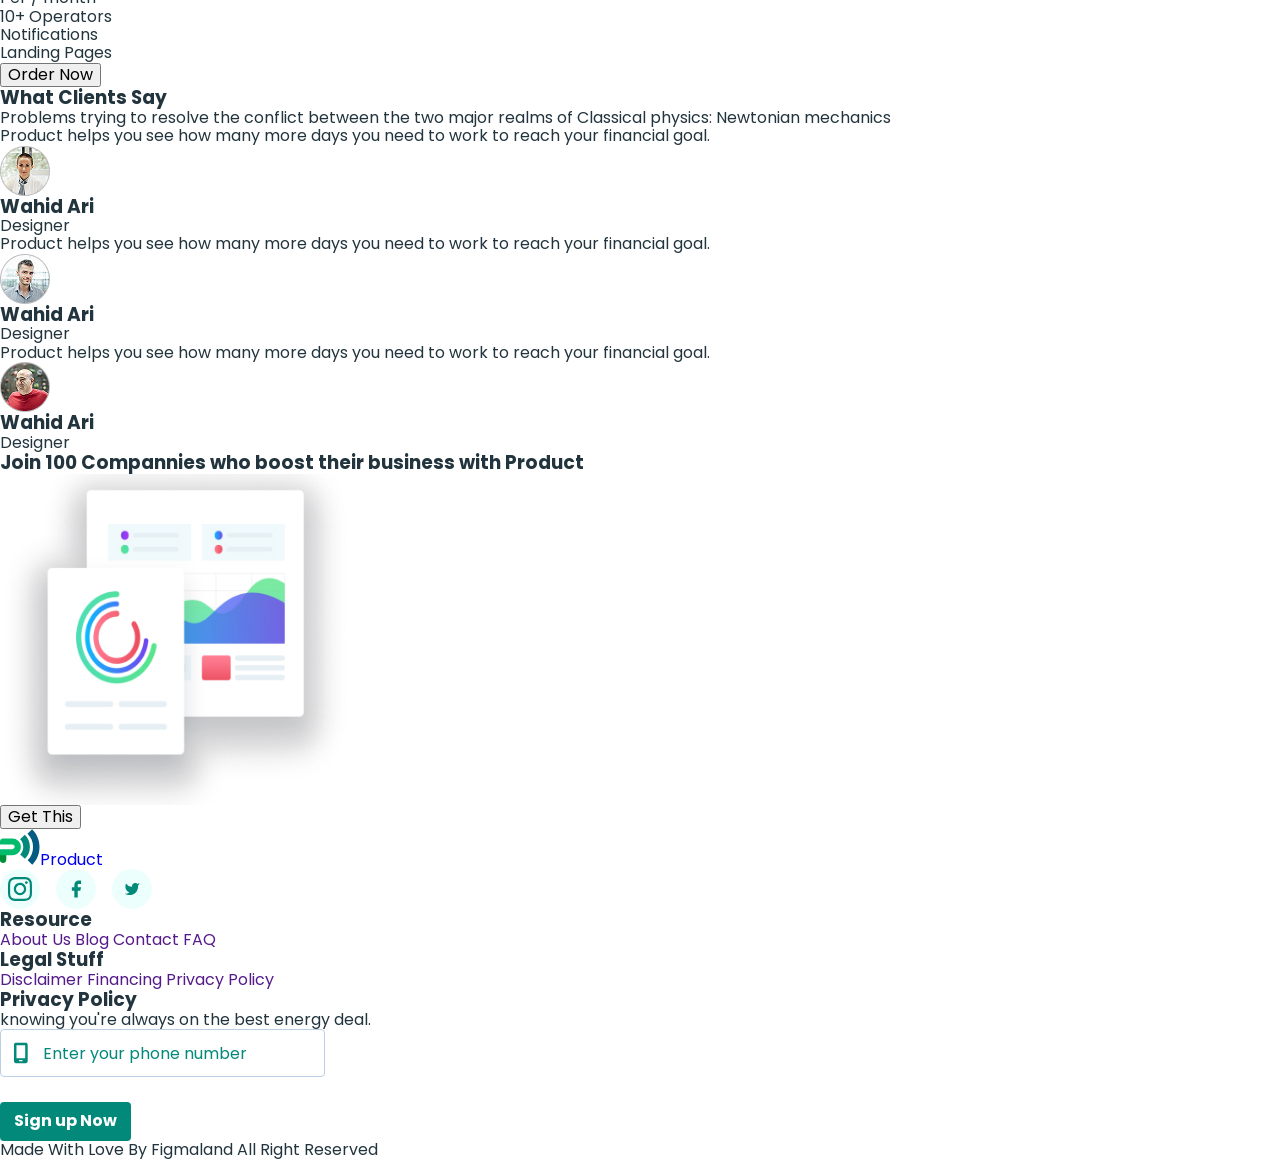
==== commit cb9bea70: "add changes" ====
--- a/index.html
+++ b/index.html
@@ -95,28 +95,29 @@
           <h2 class="benefits-title">Product was Built Specifically for You</h2>
           <ul class="benefits-list">
             <li class="benefits-list-content">
-              <img src="./images/benefits/icon-1.svg" alt="icon-1" />
+              <div class="features-box">
+                <svg class="featutes-icon" width="11" height="18">
+                  <use href="./images/icons.svg#icon-cursor"></use>
+                </svg>
+              </div>
               <h3 class="benefits-subtitle">First click tests</h3>
               <p class="benefits-list-text">
                 While most people enjoy casino gambling,
               </p>
             </li>
             <li class="benefits-list-content">
-              <img src="./images/benefits/icon-2.svg" alt="icon-2" width="54" />
               <h3 class="benefits-subtitle">Design surveys</h3>
               <p class="benefits-list-text">
                 Sports betting, lottery and bingo playing for the fun
               </p>
             </li>
             <li class="benefits-list-content">
-              <img src="./images/benefits/icon-3.svg" alt="icon-3" width="54" />
               <h3 class="benefits-subtitle">Preference tests</h3>
               <p class="benefits-list-text">
                 The Myspace page defines the individual.
               </p>
             </li>
             <li class="benefits-list-content">
-              <img src="./images/benefits/icon-4.svg" alt="icon-4" width="54" />
               <h3 class="benefits-subtitle">Five second tests</h3>
               <p class="benefits-list-text">
                 Personal choices and the overall personality of the person.
@@ -192,12 +193,9 @@
                   </p>
                   <ul>
                     <li>
-                      <img
-                        src="./images/support/icon.svg"
-                        alt="orange-icon"
-                        width="35"
-                        height="35"
-                      />
+                      <svg class="support-icon" width="16" height="12">
+                        <use href="./images/icons.svg#icon-agree"></use>
+                      </svg>
                       <p class="support-item">
                         Never worry about overpaying for your energy again.
                       </p>
@@ -474,43 +472,52 @@
     </main>
 
     <footer>
-      <a href="./index.html"
-        ><img
-          src="./images/logo.svg"
-          alt="logo"
-          width="40"
-          height="36"
-        />Product</a
-      >
-      <ul>
-        <li>
-          <a href=""
-            ><img
-              src="./images/networks/instagram.svg"
-              alt="instagram"
-              width="40"
-              height="37"
-          /></a>
+      <div class="footer-logo">
+        <a href="./index.html" target="_blank"
+          ><svg class="icon-logo" width="40" height="36">
+            <use href="./images/icons.svg#icon-logo"></use></svg
+          >Product</a
+        >
+      </div>
+      <ul class="social-links">
+        <li class="socialmedia-content">
+          <a
+            class="link icon-link"
+            href="#"
+            aria-label="Instagram"
+            target="_blank"
+          >
+            <svg width="24" height="24" class="icon">
+              <use href="./images/icons.svg#icon-instagram"></use>
+            </svg>
+          </a>
         </li>
-        <li>
-          <a href=""
-            ><img
-              src="./images/networks/facebook.svg"
-              alt="facebook"
-              width="40"
-              height="37"
-          /></a>
+        <li class="socialmedia-content">
+          <a
+            class="link icon-link"
+            href="#icon-facebook"
+            aria-label="Facebook"
+            target="_blank"
+          >
+            <svg width="11" height="20" class="icon">
+              <use href="./images/icons.svg#icon-facebook"></use>
+            </svg>
+          </a>
         </li>
-        <li>
-          <a href=""
-            ><img
-              src="./images/networks/twitter.svg"
-              alt="twitter"
-              width="40"
-              height="37"
-          /></a>
+        <li class="socialmedia-content">
+          <a
+            class="link icon-link"
+            href="#"
+            aria-label="Twitter"
+            target="_blank"
+          >
+            <svg width="16" height="16" class="icon">
+              <use href="./images/icons.svg#icon-twitter"></use>
+            </svg>
+          </a>
         </li>
       </ul>
+
       <ul>
         <li>
           <h3>Resource</h3>
@@ -529,7 +536,25 @@
           <h3>Privacy Policy</h3>
         </li>
       </ul>
-      <button type="button">Sign up Now</button>
+
+      <div class="form-field">
+        <p class="form-field-text">
+          knowing you're always on the best energy deal.
+        </p>
+        <label class="form-field-label" for="phone">
+          <input
+            id="phone"
+            class="input-form"
+            type="tel"
+            name="phone-number"
+            placeholder="Enter your phone number"
+          />
+          <svg class="form-field-icon" width="16" height="24">
+            <use href="./images/icons.svg#icon-mobile-screen"></use>
+          </svg>
+        </label>
+      </div>
+      <button class="submit-btn" type="submit">Sign up Now</button>
       <p>Made With Love By Figmaland All Right Reserved</p>
     </footer>
   </body>
--- a/css/styles.css
+++ b/css/styles.css
@@ -231,6 +231,25 @@
 
 }
 
+.features-box {
+    display: flex;
+    align-items: center;
+    justify-content: center;
+border-radius: 19px;
+   background-color: #f03e3d;
+   width: 54px;
+   height: 54px;
+}
+
+.featutes-icon {
+    fill: #fff;
+}
+
+
+.features-iteem:nth-child(1) .features-box {
+    background-color: #02897a;
+}
+
 /* MANAGMENT */
 
 .main-container {
@@ -286,4 +305,103 @@
 
 .collaborative-container  {
     display: flex;
-}+}
+
+/* FOOTER */
+
+.form-filed {
+
+}
+
+.social-links {
+    display: flex;
+    gap: 16px;
+}
+
+.socialmedia-content {
+    width: 40px;
+    height: 40px;
+}
+
+.link.icon-link {
+    display: flex;
+    justify-content: center;
+    align-items: center;
+    width: 100%;
+    height: 100%;
+    border-radius: 100%;
+    background-color: #edfffc;
+
+}
+
+.social-links {
+stroke-width: 2px;
+fill: #02897a;
+}
+
+.link.icon-link:hover,
+.link.icon-link:focus {
+    background-color: #2964b1;
+}
+
+.link.icon-link:hover .icon,
+.link.icon-link:focus .icon {
+    background-color: #2964b1;
+    fill:#edfffc;
+}
+
+.link.icon-link + svg
+
+.form-field-text {
+    font-weight: 500;
+    font-size: 20px;
+    line-height: 1.5;
+    color: #22343d;
+    margin-bottom: 30px;
+    
+}
+.form-field-label {
+    position: relative;
+    display: block;
+    margin-bottom: 25px;
+}
+
+.input-form {
+  
+    height: 48px;
+    width: 325px;
+    padding-left: 42px;
+    border-radius: 4px;
+    border: 1px solid #bcd0e5;
+    outline: transparent;
+
+}
+.input-form::placeholder {
+    
+    font-weight: 400;
+    font-size: 16px;
+    line-height: 1.75;
+    color: #02897a;
+}
+
+
+.form-field-icon {
+    position: absolute;
+    left: 13px;
+    top: 50%;
+    transform: translateY(-50%);
+    fill: #02897a;
+}
+
+
+.submit-btn {
+    border-radius: 4px;
+    min-width: 131px;
+    height: 39px;
+    background-color: #02897a;
+    font-weight: 700;
+    font-size: 16px;
+    color: #fff;
+    border: none;
+    text-align: center;
+}
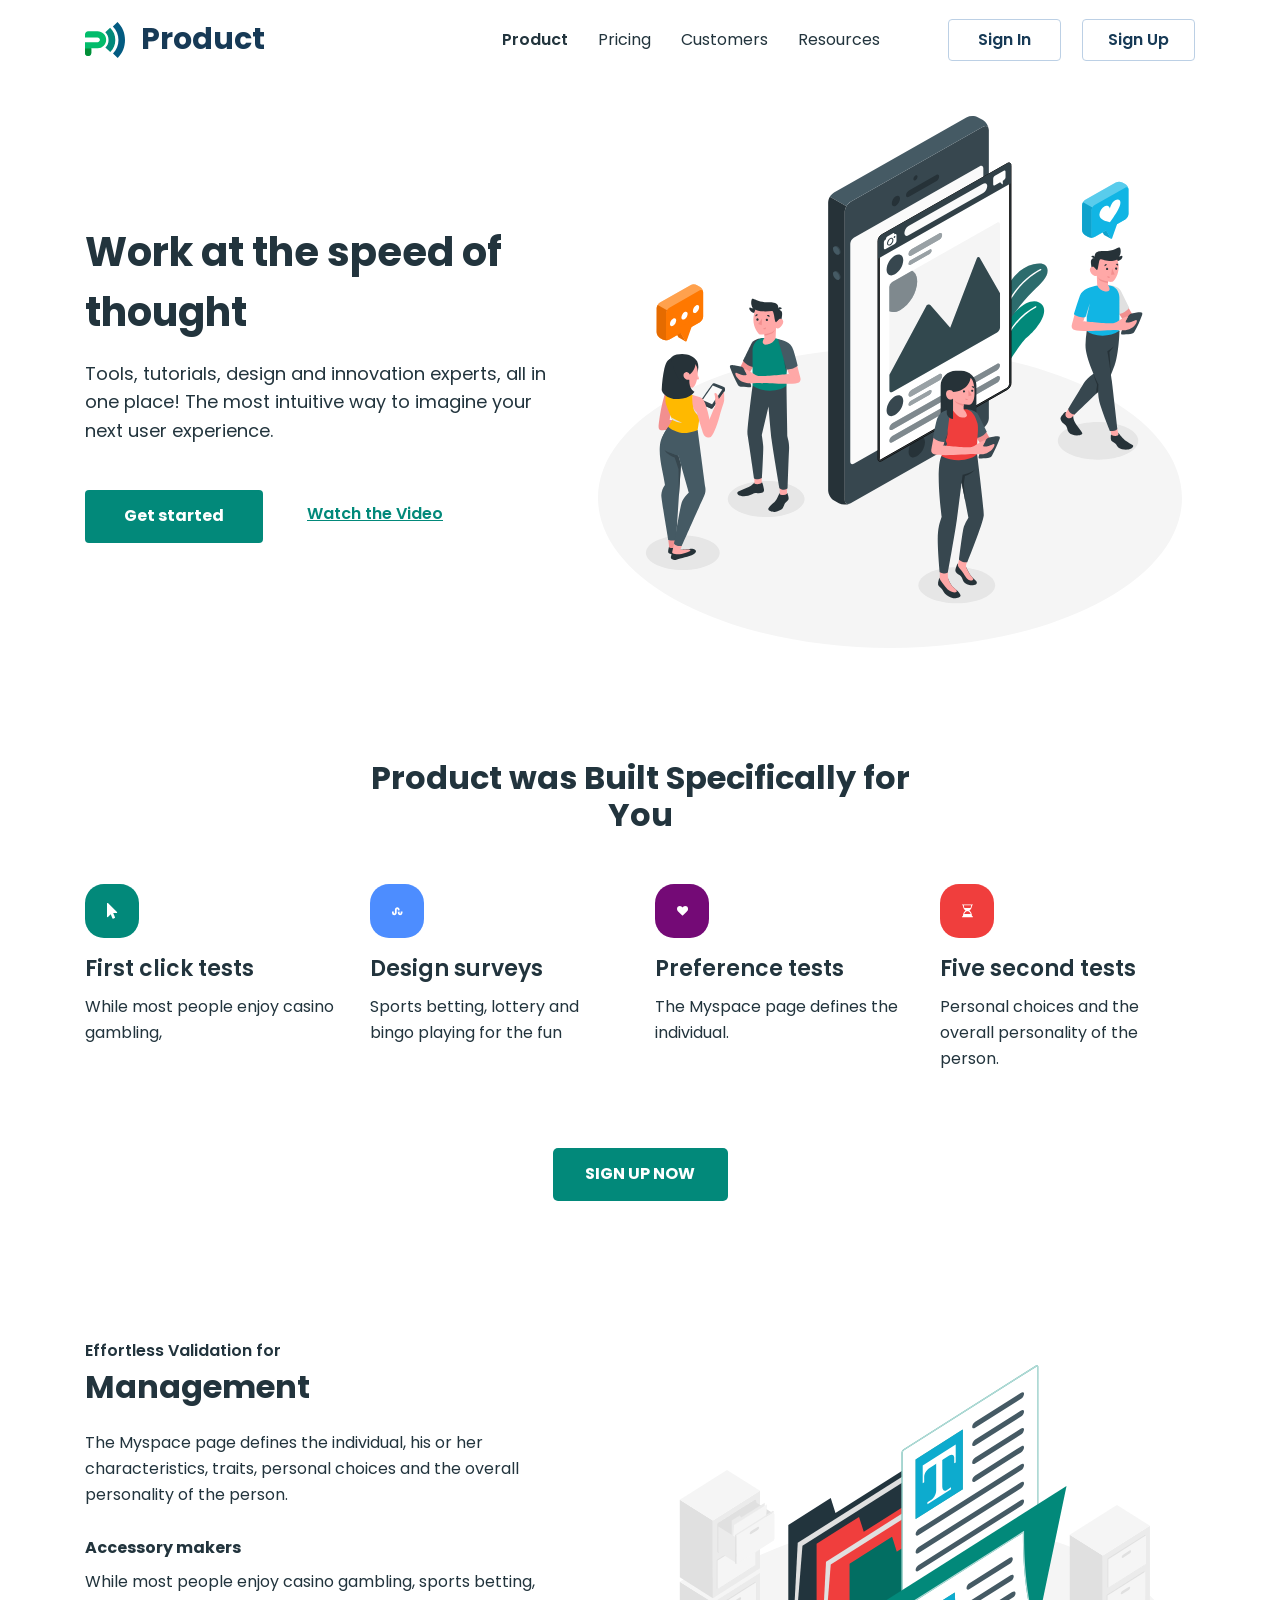
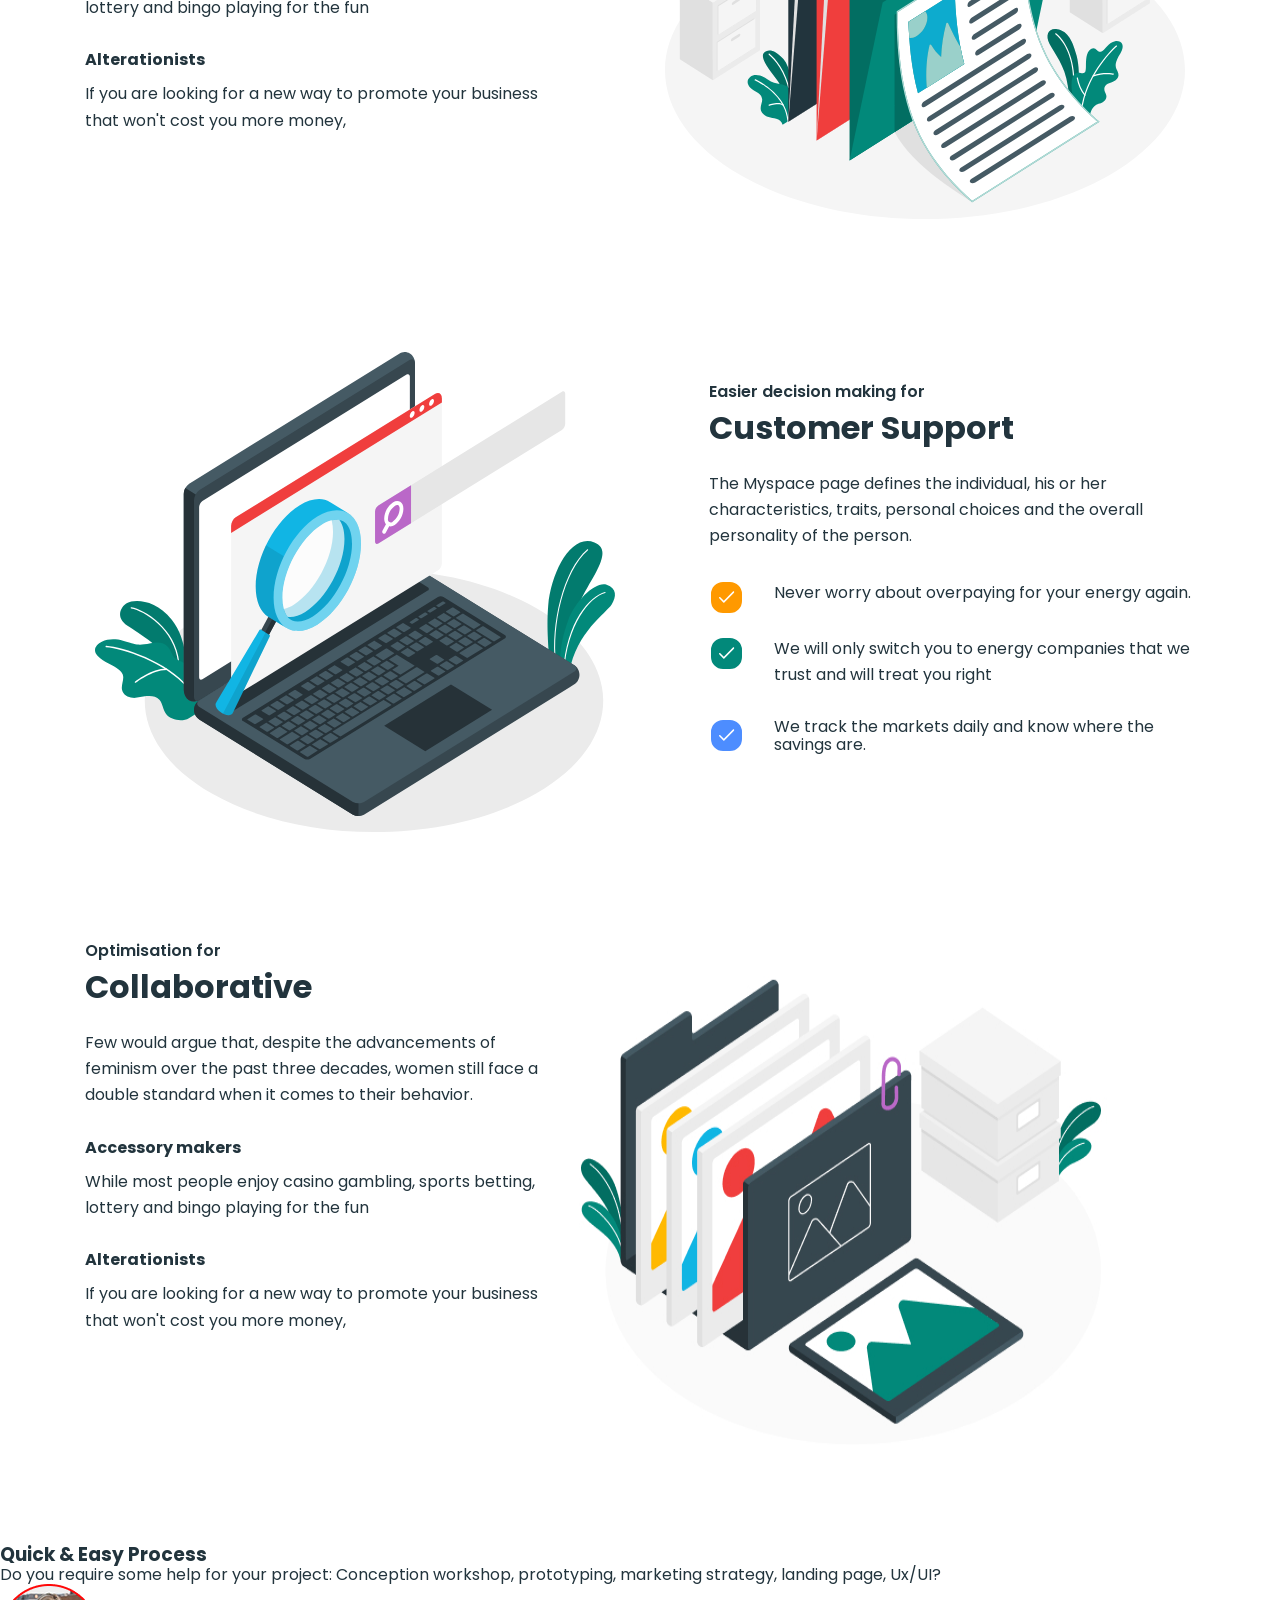
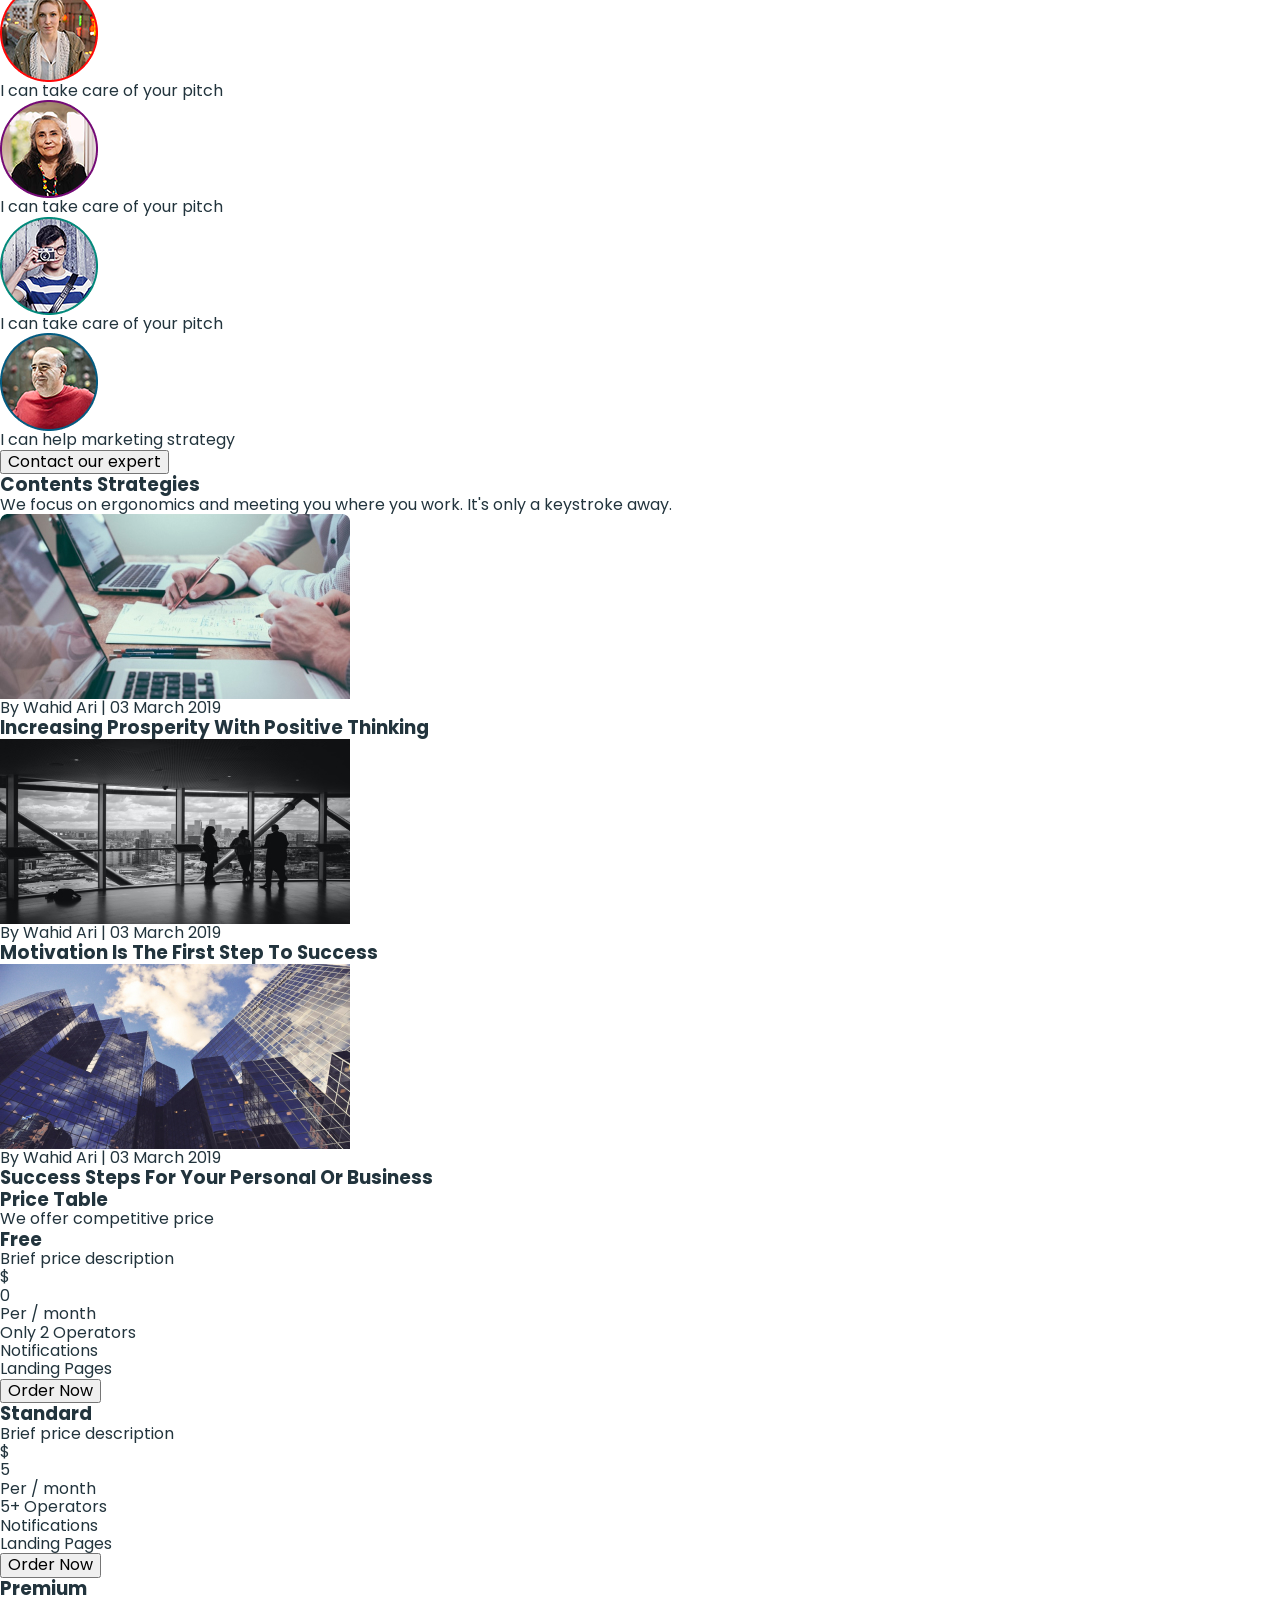
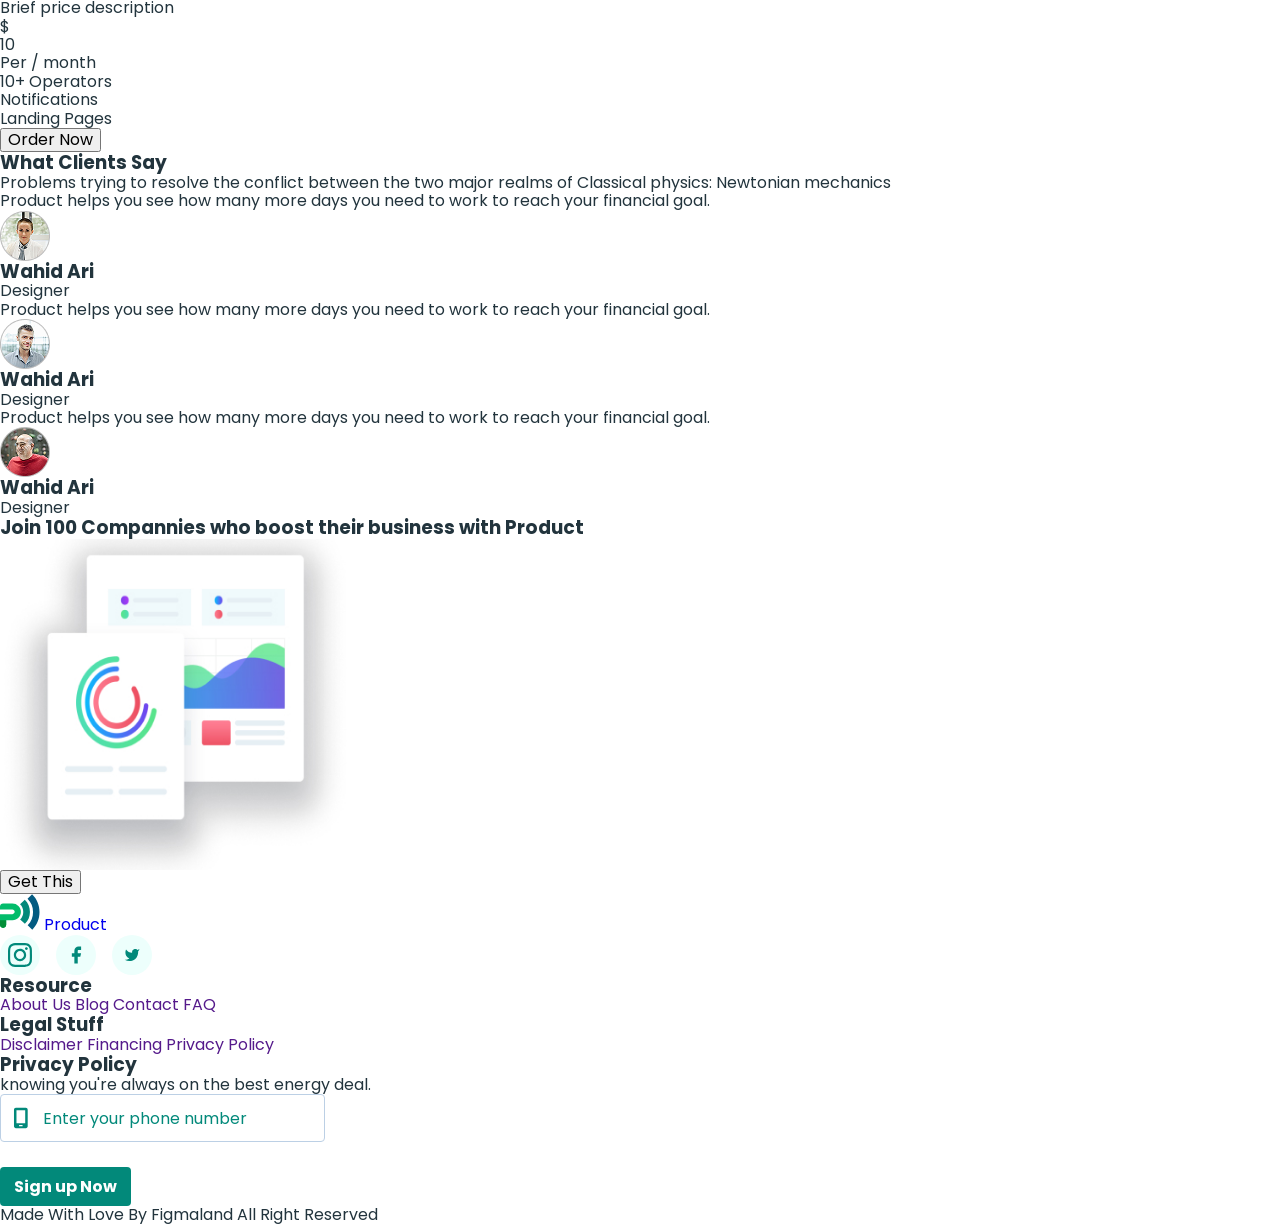
==== commit f0f171a9: "add chanhes" ====
--- a/index.html
+++ b/index.html
@@ -106,18 +106,34 @@
               </p>
             </li>
             <li class="benefits-list-content">
+              <div class="features-box">
+                <svg class="featutes-icon" width="11" height="18">
+                  <use href="./images/icons.svg#icon-wave"></use>
+                </svg>
+              </div>
+
               <h3 class="benefits-subtitle">Design surveys</h3>
               <p class="benefits-list-text">
                 Sports betting, lottery and bingo playing for the fun
               </p>
             </li>
             <li class="benefits-list-content">
+              <div class="features-box">
+                <svg class="featutes-icon" width="11" height="18">
+                  <use href="./images/icons.svg#icon-heart"></use>
+                </svg>
+              </div>
               <h3 class="benefits-subtitle">Preference tests</h3>
               <p class="benefits-list-text">
                 The Myspace page defines the individual.
               </p>
             </li>
             <li class="benefits-list-content">
+              <div class="features-box">
+                <svg class="featutes-icon" width="11" height="18">
+                  <use href="./images/icons.svg#icon-clock"></use>
+                </svg>
+              </div>
               <h3 class="benefits-subtitle">Five second tests</h3>
               <p class="benefits-list-text">
                 Personal choices and the overall personality of the person.
@@ -129,15 +145,15 @@
       </section>
 
       <!--MANAGMENT-->
-      <section>
+      <section class="main-section">
         <div class="main-container">
           <div class="container managment-container">
             <div>
-              <h2 class="title">Servises</h2>
+              <h2 class="title visually-hidden">Servises</h2>
               <!-- <ul> -->
               <ul>
-                <li>
-                  <p class="manegment-text">Effortless Validation for</p>
+                <li class="managment-list">
+                  <p class="managment-text">Effortless Validation for</p>
                   <h3 class="managment-subtitle">Management</h3>
                   <p class="managment-item">
                     The Myspace page defines the individual, his or her
@@ -145,14 +161,14 @@
                     personality of the person.
                   </p>
                   <ul>
-                    <li>
+                    <li class="managment-list">
                       <h4 class="name-managment-item">Accessory makers</h4>
                       <p class="managment-item">
                         While most people enjoy casino gambling, sports betting,
                         lottery and bingo playing for the fun
                       </p>
                     </li>
-                    <li>
+                    <li class="managment-list">
                       <h4 class="name-managment-item">Alterationists</h4>
                       <p class="managment-item">
                         If you are looking for a new way to promote your
@@ -181,7 +197,7 @@
               height="500"
             />
 
-            <div>
+            <div class="customer-support-content">
               <ul>
                 <li>
                   <p class="support-text">Easier decision making for</p>
@@ -192,33 +208,33 @@
                     personality of the person.
                   </p>
                   <ul>
-                    <li>
-                      <svg class="support-icon" width="16" height="12">
-                        <use href="./images/icons.svg#icon-agree"></use>
-                      </svg>
+                    <li class="support-list-content">
+                      <div class="support-box">
+                        <svg class="support-icon" width="16" height="12">
+                          <use href="./images/icons.svg#icon-agree"></use>
+                        </svg>
+                      </div>
                       <p class="support-item">
                         Never worry about overpaying for your energy again.
                       </p>
                     </li>
-                    <li>
-                      <img
-                        src="./images/support/icon-1.svg"
-                        alt="red-icon"
-                        width="35"
-                        height="35"
-                      />
+                    <li class="support-list-content">
+                      <div class="support-box">
+                        <svg class="support-icon" width="16" height="12">
+                          <use href="./images/icons.svg#icon-agree"></use>
+                        </svg>
+                      </div>
                       <p class="support-item">
                         We will only switch you to energy companies that we
                         trust and will treat you right
                       </p>
                     </li>
-                    <li>
-                      <img
-                        src="./images/support/icon-2.svg"
-                        alt="blue-icon"
-                        width="35"
-                        height="35"
-                      />
+                    <li class="support-list-content">
+                      <div class="support-box">
+                        <svg class="support-icon" width="16" height="12">
+                          <use href="./images/icons.svg#icon-agree"></use>
+                        </svg>
+                      </div>
                       <p>
                         We track the markets daily and know where the savings
                         are.
@@ -473,12 +489,14 @@
 
     <footer>
       <div class="footer-logo">
-        <a href="./index.html" target="_blank"
-          ><svg class="icon-logo" width="40" height="36">
-            <use href="./images/icons.svg#icon-logo"></use></svg
-          >Product</a
-        >
+        <a href="./index.html" target="_blank">
+          <svg class="icon-logo" width="40" height="36">
+            <use href="./images/icons.svg#icon-logo"></use>
+          </svg>
+          Product
+        </a>
       </div>
+
       <ul class="social-links">
         <li class="socialmedia-content">
           <a
--- a/css/styles.css
+++ b/css/styles.css
@@ -27,6 +27,19 @@
     font-family: inherit;
 }
 
+.visually-hidden {
+    position: absolute;
+    width: 1px;
+    height: 1px;
+    margin: -1px;
+    border: 0;
+    padding: 0;
+    white-space: nowrap;
+    clip-path: inset(100%);
+    clip: rect(0 0 0 0);
+    overflow: hidden;
+}
+
 .container{
 width: 1150px;
 margin: 0 auto ;
@@ -37,6 +50,7 @@
 .header {
 
 }
+
 .header-container {
     display: flex;
     align-items: center;
@@ -89,7 +103,7 @@
 .header-btn {
     border: 1px solid #bcd0e5;
     border-radius: 4px;
-    min-width: 105px;
+    min-width: 113px;
     height: 42px;
     background-color: transparent;
     font-weight: 600;
@@ -111,16 +125,15 @@
 }
 
 .hero-container {
-display: flex;
-align-items: center;
-justify-content: space-between;
+    display: flex;
+    align-items: center;
+    justify-content: space-between;
 
 }
 .hero-title {
-font-weight: 700;
+    font-weight: 700;
     font-size: 40px;
 
-    /* line-height: 60px; */
     line-height: 1.5;
     color: #22343d;
     max-width: 452px;
@@ -128,13 +141,12 @@
 }
 
 .hero-text{
-font-weight: 400;
+    font-weight: 400;
     font-size: 18px;
-max-width: 465px;
-    /* line-height: 28px; */
-    line-height: 1.55556;
-    color: #22343d;
-    padding-bottom: 45px;
+    max-width: 465px;
+    line-height: 1.56;
+    color: #22343d;
+    margin-bottom: 45px;
 }
 
 .hero-buttons {
@@ -160,17 +172,17 @@
     border: none;
     background-color: #fff;
     font-weight: 600;
-        font-size: 16px;
-        text-decoration: underline;
-        text-decoration-skip-ink: none;
-        color: #02897a;
-        padding-top: 15px;
+    font-size: 16px;
+    text-decoration: underline;
+    text-decoration-skip-ink: none;
+    color: #02897a;
+    padding-top: 15px;
 }
 
 /* BENEFITS */
 
 .benefits {
-
+padding-bottom: 39px;
 }
 
 .benefits-container {
@@ -188,25 +200,26 @@
 }
 
 .benefits-subtitle {
-font-weight: 600;
-font-size: 22px;
-color: #22343d;
-padding-top: 18px;
-padding-bottom: 13px;
+    font-weight: 600;
+    font-size: 22px;
+    color: #22343d;
+    margin-top: 18px;
+    margin-bottom: 13px;
 }
 
 .benefits-list-text {
-font-weight: 400;
-font-size: 16px;
-line-height: 1.625;
-color: #22343d;
-padding-bottom: 26px;
+    font-weight: 400;
+    font-size: 16px;
+    line-height: 1.63;
+    color: #22343d;
+    padding-bottom: 26px;
 
 }
 
 .benefits-list {
- display: flex;
+    display: flex;
     gap:30px; 
+
 }
 
 .benefits-list-content {
@@ -214,20 +227,20 @@
 }
 
 .benefits-btn {
-min-width: 175px;
-height: 53px;
-border: none;
-border-radius: 5px;
-background-color: #02897a;
-color: #fff;
-text-transform: uppercase;
-display: block;
-margin: 0 auto;
-margin-top: 50px;
-margin-bottom: 50px;
-font-weight: 700;
-    font-size: 16px;
+    min-width: 175px;
+    height: 53px;
+    border: none;
+    border-radius: 5px;
+    background-color: #02897a;
     color: #fff;
+    text-transform: uppercase;
+    display: block;
+    margin: 0 auto;
+    margin-top: 50px;
+    margin-bottom: 50px;
+    font-weight: 700;
+    font-size: 16px;
+    color: #fff;
 
 }
 
@@ -235,10 +248,10 @@
     display: flex;
     align-items: center;
     justify-content: center;
-border-radius: 19px;
-   background-color: #f03e3d;
-   width: 54px;
-   height: 54px;
+    border-radius: 19px;
+    background-color: #f03e3d;
+    width: 54px;
+    height: 54px;
 }
 
 .featutes-icon {
@@ -246,13 +259,19 @@
 }
 
 
-.features-iteem:nth-child(1) .features-box {
-    background-color: #02897a;
+.benefits-list-content:nth-child(1) .features-box {
+    background-color: #02897a;
+}
+.benefits-list-content:nth-child(2) .features-box {
+    background-color: #4d8dff;
+}
+.benefits-list-content:nth-child(3) .features-box {
+    background-color: #740a76;
 }
 
 /* MANAGMENT */
 
-.main-container {
+.main-section {
     padding-top: 52px;
     padding-bottom: 62px;
 }
@@ -264,29 +283,31 @@
     margin-bottom: 100px;
 }
 
-
+.managment-list {
+    margin-bottom: 25px;
+}
 .managment-subtitle,
 .support-subtitle,
 .collaborative-subtitle {
     font-weight: 700;
-        font-size: 32px;
-        color: #22343d;
-        padding-bottom: 25px;
+    font-size: 32px;
+    color: #22343d;
+    margin-bottom: 25px;
+
 }
 
 .managment-text,
 .support-text,
 .collaborative-text {
     font-weight: 600;
-        font-size: 16px;
-        color: #22343d;
-        padding-bottom: 8px;
+    font-size: 16px;
+    color: #22343d;
+    margin-bottom: 8px;
 }
 
 .name-managment-item,
 .name-collaboration-item {
-    padding-top: 30px;
-    padding-bottom: 12px;
+    margin-bottom: 12px;
 }
 
 .managment-item,
@@ -294,13 +315,54 @@
 .collaborative-item {
 font-weight: 400;
     font-size: 16px;
-    line-height: 1.625;
+    line-height: 1.63;
     color: #22343d;
     max-width: 486px;
-}
-
-.support-container {
-    display: flex;
+    margin-bottom: 30px;
+}
+
+.customer-support-content {
+  padding-top: 41px;
+  padding-bottom: 40px;
+}
+
+.support-item {
+    display: flex;
+}
+
+
+
+.support-box {
+    width: 35px;
+    height: 35px;
+    border: 2.92px solid #fff;
+    border-radius: 14px;
+    background-color:#4d8dff;;
+    align-items: center;
+    display: flex;
+    justify-content: center;
+    flex-shrink: 0;
+
+}
+
+
+.support-icon {
+    fill: #fff;
+
+}
+.support-list-content {
+    display: flex;
+    gap: 30px;
+
+}
+.support-list-content:nth-child(1) .support-box {
+    background-color: #f90;
+   
+}
+
+.support-list-content:nth-child(2) .support-box{
+    background-color: #02897a;
+    
 }
 
 .collaborative-container  {
